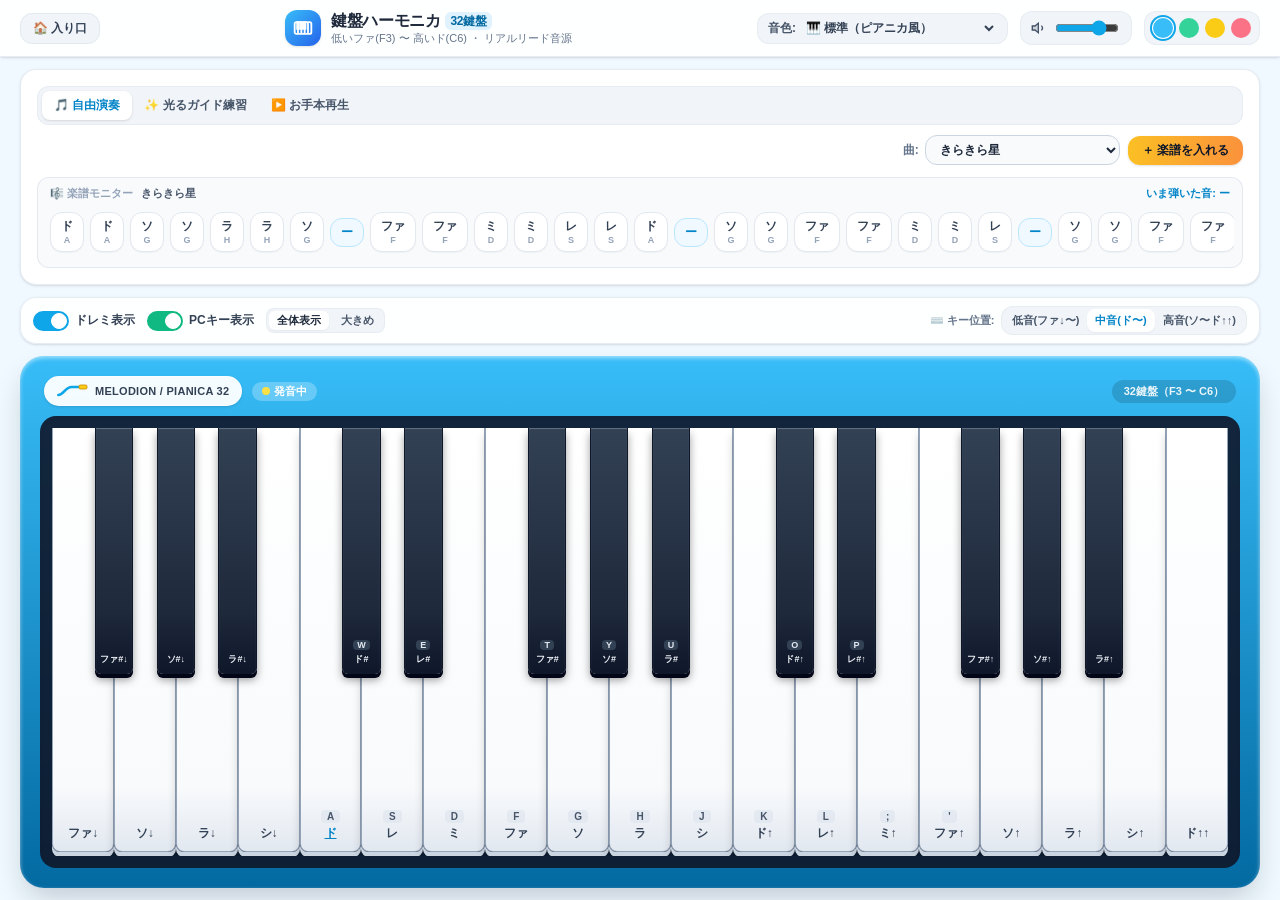
==== pianica.html @ ba4808cd "みんなの音楽室：入り口＋リコーダー運指ガイド＋鍵盤ハーモニカ練習" ====
<!DOCTYPE html>
<html lang="ja">
<head>
  <meta charset="UTF-8" />
  <meta name="viewport" content="width=device-width, initial-scale=1.0, maximum-scale=1.0, user-scalable=no" />
  <title>みんなの鍵盤ハーモニカ 32鍵盤練習アプリ</title>
  <!-- Tailwind CSS -->
  <!-- Google Fonts: 親しみやすく視認性の高い丸ゴシック -->
  <link rel="stylesheet" href="css/u.css">
  <style>
    :root {
      --body-bg: #e0f2fe;
      --case-main: #38bdf8;
      --case-dark: #0284c7;
      --case-light: #bae6fd;
      --case-accent: #facc15;
    }

    /* カラーテーマ定義 */
    [data-theme="blue"] {
      --body-bg: #f0f9ff;
      --case-main: #38bdf8;
      --case-dark: #0369a1;
      --case-light: #e0f2fe;
      --case-accent: #fde047;
    }
    [data-theme="mint"] {
      --body-bg: #ecfdf5;
      --case-main: #34d399;
      --case-dark: #047857;
      --case-light: #d1fae5;
      --case-accent: #fef08a;
    }
    [data-theme="yellow"] {
      --body-bg: #fefce8;
      --case-main: #facc15;
      --case-dark: #a16207;
      --case-light: #fef9c3;
      --case-accent: #38bdf8;
    }
    [data-theme="pink"] {
      --body-bg: #fff1f2;
      --case-main: #fb7185;
      --case-dark: #be123c;
      --case-light: #ffe4e6;
      --case-accent: #fde047;
    }

    body {
      font-family: 'M PLUS Rounded 1c', 'Hiragino Maru Gothic ProN', 'Hiragino Kaku Gothic ProN', 'Noto Sans JP', sans-serif;
      background-color: var(--body-bg);
      transition: background-color 0.35s ease;
      overscroll-behavior: none;
      -webkit-tap-highlight-color: transparent;
    }

    /* 鍵盤ハーモニカ本体ケース */
    .pianica-case {
      background: linear-gradient(180deg, var(--case-main) 0%, var(--case-dark) 100%);
      box-shadow: 0 14px 30px -6px rgba(15, 23, 42, 0.22), inset 0 2px 4px rgba(255, 255, 255, 0.55);
      transition: background 0.35s ease;
    }

    /* 鍵盤コンテナのカスタムスクロールバー */
    .keyboard-scroll::-webkit-scrollbar {
      height: 8px;
    }
    .keyboard-scroll::-webkit-scrollbar-track {
      background: rgba(15, 23, 42, 0.25);
      border-radius: 9999px;
    }
    .keyboard-scroll::-webkit-scrollbar-thumb {
      background: rgba(255, 255, 255, 0.65);
      border-radius: 9999px;
    }

    /* 白鍵スタイル */
    .white-key {
      background: linear-gradient(180deg, #ffffff 0%, #f8fafc 85%, #e2e8f0 100%);
      border: 1px solid #94a3b8;
      border-top: none;
      border-radius: 0 0 8px 8px;
      box-shadow: 0 5px 0 #cbd5e1, 0 7px 10px rgba(0, 0, 0, 0.18);
      transition: transform 0.04s ease, box-shadow 0.04s ease, background 0.12s ease;
      user-select: none;
      touch-action: none;
    }

    .white-key.active {
      background: linear-gradient(180deg, #f1f5f9 0%, #e0f2fe 100%);
      transform: translateY(4px);
      box-shadow: 0 1px 0 #94a3b8, 0 2px 4px rgba(0, 0, 0, 0.2);
    }

    /* 黒鍵スタイル */
    .black-key {
      background: linear-gradient(180deg, #334155 0%, #1e293b 75%, #0f172a 100%);
      border: 1px solid #0f172a;
      border-top: none;
      border-radius: 0 0 6px 6px;
      box-shadow: 0 4px 0 #020617, 0 6px 8px rgba(0, 0, 0, 0.38), inset 0 1px 1px rgba(255, 255, 255, 0.25);
      transition: transform 0.04s ease, box-shadow 0.04s ease, background 0.12s ease;
      user-select: none;
      touch-action: none;
    }

    .black-key.active {
      background: linear-gradient(180deg, #475569 0%, #1e293b 100%);
      transform: translateY(3px);
      box-shadow: 0 1px 0 #020617, 0 2px 4px rgba(0, 0, 0, 0.35);
    }

    /* 光るガイドアニメーション（白鍵） */
    @keyframes guidePulseWhite {
      0%, 100% {
        background: linear-gradient(180deg, #fef08a 0%, #fde047 65%, #facc15 100%);
        box-shadow: 0 5px 0 #ca8a04, 0 0 18px rgba(250, 204, 21, 0.95);
      }
      50% {
        background: linear-gradient(180deg, #fffbeb 0%, #fef08a 65%, #fde047 100%);
        box-shadow: 0 5px 0 #eab308, 0 0 28px rgba(253, 224, 71, 1);
      }
    }

    .white-key.guide-target {
      animation: guidePulseWhite 1.1s infinite ease-in-out;
      border-color: #eab308;
    }

    /* 光るガイドアニメーション（黒鍵） */
    @keyframes guidePulseBlack {
      0%, 100% {
        background: linear-gradient(180deg, #f59e0b 0%, #d97706 80%, #b45309 100%);
        box-shadow: 0 4px 0 #78350f, 0 0 18px rgba(245, 158, 11, 0.95);
      }
      50% {
        background: linear-gradient(180deg, #fbbf24 0%, #f59e0b 80%, #d97706 100%);
        box-shadow: 0 4px 0 #92400e, 0 0 26px rgba(251, 191, 36, 1);
      }
    }

    .black-key.guide-target {
      animation: guidePulseBlack 1.1s infinite ease-in-out;
      border-color: #fbbf24;
    }

    /* 間違いフィードバック */
    @keyframes wrongShake {
      0%, 100% { transform: translateX(0); }
      25% { transform: translateX(-3px); }
      75% { transform: translateX(3px); }
    }
    .key-wrong {
      background: linear-gradient(180deg, #fecdd3 0%, #fda4af 100%) !important;
      animation: wrongShake 0.25s ease-in-out;
    }

    /* 吹き口の息インジケーターアニメーション */
    @keyframes breathGlow {
      0%, 100% { opacity: 0.75; transform: scale(1); }
      50% { opacity: 1; transform: scale(1.06); }
    }
    .breathing {
      animation: breathGlow 0.5s infinite ease-in-out;
    }

    /* カスタムスクロールバー（楽譜モニター） */
    .score-ribbon::-webkit-scrollbar {
      height: 6px;
    }
    .score-ribbon::-webkit-scrollbar-track {
      background: #f1f5f9;
      border-radius: 9999px;
    }
    .score-ribbon::-webkit-scrollbar-thumb {
      background: #cbd5e1;
      border-radius: 9999px;
    }
  </style>
</head>
<body data-theme="blue" class="min-h-screen flex flex-col text-slate-800 selection:bg-sky-200">

  <!-- トップヘッダー：タイトル・カラー・音色・ボリューム -->
  <header class="w-full bg-white/90 backdrop-blur-md border-b border-slate-200/80 shadow-sm sticky top-0 z-30">
    <div class="max-w-7xl mx-auto px-3 sm:px-5 py-2.5 flex flex-wrap items-center justify-between gap-2">
      <!-- アプリロゴ -->
      <a href="index.html" style="text-decoration:none" class="px-3 py-1.5 rounded-xl bg-slate-100 hover:bg-slate-200 text-slate-700 text-xs sm:text-sm font-extrabold border border-slate-200">🏠 入り口</a>
        <div class="flex items-center gap-2.5">
        <div class="w-9 h-9 rounded-xl bg-gradient-to-br from-sky-400 to-blue-600 flex items-center justify-center text-white shadow-sm">
          <svg class="w-5 h-5" viewBox="0 0 24 24" fill="none" stroke="currentColor" stroke-width="2.2">
            <rect x="2" y="5" width="20" height="14" rx="2" />
            <line x1="6" y1="5" x2="6" y2="19" />
            <line x1="10" y1="5" x2="10" y2="19" />
            <line x1="14" y1="5" x2="14" y2="19" />
            <line x1="18" y1="5" x2="18" y2="19" />
            <rect x="5" y="5" width="2" height="8" fill="currentColor" />
            <rect x="9" y="5" width="2" height="8" fill="currentColor" />
            <rect x="13" y="5" width="2" height="8" fill="currentColor" />
          </svg>
        </div>
        <div>
          <h1 class="text-base sm:text-lg font-extrabold tracking-tight text-slate-800 leading-tight">
            鍵盤ハーモニカ <span class="text-xs font-bold px-1.5 py-0.5 rounded-md bg-sky-100 text-sky-700 align-middle">32鍵盤</span>
          </h1>
          <p class="text-[11px] text-slate-500 hidden sm:block">低いファ(F3) 〜 高いド(C6) ・ リアルリード音源</p>
        </div>
      </div>

      <!-- サウンド＆見た目コントロール群 -->
      <div class="flex flex-wrap items-center gap-2 sm:gap-3">
        <!-- 音色プリセット -->
        <div class="flex items-center gap-1.5 bg-slate-100 px-2.5 py-1.5 rounded-xl border border-slate-200/70">
          <span class="text-xs font-bold text-slate-600 hidden md:inline">音色:</span>
          <select id="timbreSelect" class="bg-transparent text-xs sm:text-sm font-bold text-slate-700 focus:outline-none cursor-pointer">
            <option value="standard">🎹 標準（ピアニカ風）</option>
            <option value="soft">🎵 やわらか（メロディオン風）</option>
            <option value="accordion">🪗 アコーディオン風</option>
          </select>
        </div>

        <!-- 音量スライダー -->
        <div class="flex items-center gap-1.5 bg-slate-100 px-2.5 py-1.5 rounded-xl border border-slate-200/70">
          <svg class="w-4 h-4 text-slate-600 shrink-0" viewBox="0 0 24 24" fill="none" stroke="currentColor" stroke-width="2">
            <polygon points="11 5 6 9 2 9 2 15 6 15 11 19 11 5" fill="currentColor" opacity="0.2"/>
            <polygon points="11 5 6 9 2 9 2 15 6 15 11 19 11 5"/>
            <path d="M15.54 8.46a5 5 0 0 1 0 7.07"/>
          </svg>
          <input id="volumeSlider" type="range" min="0" max="100" value="75" class="w-16 sm:w-20 accent-sky-500 cursor-pointer" aria-label="音量" />
        </div>

        <!-- 本体カラーテーマ -->
        <div class="flex items-center gap-1.5 bg-slate-100 px-2 py-1.5 rounded-xl border border-slate-200/70" title="本体カラー変更">
          <button type="button" data-set-theme="blue" class="theme-btn w-5 h-5 rounded-full bg-sky-400 ring-2 ring-offset-1 ring-sky-500 transition-transform hover:scale-110" aria-label="パステルブルー"></button>
          <button type="button" data-set-theme="mint" class="theme-btn w-5 h-5 rounded-full bg-emerald-400 ring-offset-1 ring-emerald-500 transition-transform hover:scale-110" aria-label="ミントグリーン"></button>
          <button type="button" data-set-theme="yellow" class="theme-btn w-5 h-5 rounded-full bg-yellow-400 ring-offset-1 ring-yellow-500 transition-transform hover:scale-110" aria-label="クリームイエロー"></button>
          <button type="button" data-set-theme="pink" class="theme-btn w-5 h-5 rounded-full bg-rose-400 ring-offset-1 ring-rose-500 transition-transform hover:scale-110" aria-label="サクラピンク"></button>
        </div>
      </div>
    </div>
  </header>

  <!-- メインコンテンツ -->
  <main class="flex-1 w-full max-w-7xl mx-auto px-2 sm:px-5 py-3 flex flex-col gap-3">

    <!-- ステップ録音中の専用バナー（通常時は非表示） -->
    <div id="stepRecordBanner" class="hidden bg-gradient-to-r from-rose-500 to-pink-600 text-white rounded-2xl p-3 shadow-lg flex flex-wrap items-center justify-between gap-2">
      <div class="flex items-center gap-2.5">
        <span class="w-3 h-3 rounded-full bg-white animate-ping"></span>
        <div>
          <p class="font-extrabold text-sm sm:text-base">🎹 鍵盤で楽譜を入力中！</p>
          <p class="text-xs text-rose-100">下の鍵盤やPCキーボードを押すと、順番にドレミが記録されます。</p>
        </div>
      </div>
      <div class="flex items-center gap-2">
        <button id="recInsertRestBtn" type="button" class="px-3 py-1.5 bg-white/20 hover:bg-white/30 rounded-xl text-xs font-bold transition">＋ 休符</button>
        <button id="recInsertExtendBtn" type="button" class="px-3 py-1.5 bg-white/20 hover:bg-white/30 rounded-xl text-xs font-bold transition">＋ ー(のばす)</button>
        <button id="recBackspaceBtn" type="button" class="px-3 py-1.5 bg-white/20 hover:bg-white/30 rounded-xl text-xs font-bold transition">1つ消す</button>
        <button id="recFinishBtn" type="button" class="px-4 py-1.5 bg-white text-rose-600 hover:bg-rose-50 rounded-xl text-xs sm:text-sm font-extrabold shadow transition">入力完了して戻る</button>
      </div>
    </div>

    <!-- 1. モード・曲選択＆コントロールパネル -->
    <section class="bg-white rounded-2xl p-3 sm:p-4 shadow-sm border border-slate-200/80 flex flex-col gap-3">
      <div class="flex flex-wrap items-center justify-between gap-2.5">
        <!-- モード切替タブ -->
        <div class="flex items-center bg-slate-100 p-1 rounded-xl border border-slate-200/70 w-full sm:w-auto">
          <button type="button" data-mode="free" class="mode-btn flex-1 sm:flex-initial px-3 py-1.5 rounded-lg text-xs sm:text-sm font-extrabold transition bg-white text-sky-600 shadow-sm">
            🎵 自由演奏
          </button>
          <button type="button" data-mode="guide" class="mode-btn flex-1 sm:flex-initial px-3 py-1.5 rounded-lg text-xs sm:text-sm font-bold text-slate-600 hover:text-slate-900 transition">
            ✨ 光るガイド練習
          </button>
          <button type="button" data-mode="auto" class="mode-btn flex-1 sm:flex-initial px-3 py-1.5 rounded-lg text-xs sm:text-sm font-bold text-slate-600 hover:text-slate-900 transition">
            ▶️ お手本再生
          </button>
        </div>

        <!-- 曲選択 ＆ ＋楽譜を入れるボタン -->
        <div class="flex flex-wrap items-center gap-2 w-full sm:w-auto justify-between sm:justify-end">
          <div class="flex items-center gap-1.5 flex-1 sm:flex-initial">
            <label for="songSelect" class="text-xs font-bold text-slate-500 whitespace-nowrap">曲:</label>
            <select id="songSelect" class="w-full sm:w-52 bg-slate-50 border border-slate-300 rounded-xl px-2.5 py-1.5 text-xs sm:text-sm font-bold text-slate-800 focus:outline-none focus:ring-2 focus:ring-sky-400">
              <!-- JSでプリセット＆カスタム曲を生成 -->
            </select>
          </div>

          <!-- カスタム曲の編集・削除ボタン（カスタム曲選択時のみ表示） -->
          <div id="customSongActions" class="hidden items-center gap-1">
            <button id="editSongBtn" type="button" class="p-2 rounded-xl bg-amber-50 text-amber-700 hover:bg-amber-100 border border-amber-200 text-xs font-bold transition" title="この楽譜を編集">
              ✏️
            </button>
            <button id="deleteSongBtn" type="button" class="p-2 rounded-xl bg-rose-50 text-rose-600 hover:bg-rose-100 border border-rose-200 text-xs font-bold transition" title="この楽譜を削除">
              🗑️
            </button>
          </div>

          <!-- ＋楽譜を入れる -->
          <button id="openScoreModalBtn" type="button" class="px-3.5 py-1.5 rounded-xl bg-gradient-to-r from-amber-400 to-orange-400 hover:from-amber-500 hover:to-orange-500 text-slate-900 font-extrabold text-xs sm:text-sm shadow-sm flex items-center gap-1 transition active:scale-95">
            <span>＋ 楽譜を入れる</span>
          </button>
        </div>
      </div>

      <!-- モード別のサブコントロール（ガイド進捗 / 自動再生テンポ） -->
      <div id="practiceControlBar" class="hidden pt-2 border-t border-slate-100 flex flex-wrap items-center justify-between gap-2">
        <!-- 左側：状態メッセージと進捗 -->
        <div class="flex items-center gap-2.5">
          <span id="practiceBadge" class="px-2.5 py-1 rounded-lg bg-amber-100 text-amber-800 text-xs font-extrabold">
            次の音: ド
          </span>
          <span id="practiceProgressText" class="text-xs font-bold text-slate-500">
            0 / 16 音
          </span>
          <span id="feedbackMessage" class="text-xs font-bold text-rose-500 transition-opacity duration-200 opacity-0"></span>
        </div>

        <!-- 右側：再生・リセットコントロール -->
        <div class="flex items-center gap-2">
          <!-- 自動再生時のみ表示するテンポスライダー -->
          <div id="tempoControlGroup" class="hidden items-center gap-1.5 bg-slate-100 px-2.5 py-1 rounded-xl">
            <span class="text-xs font-bold text-slate-600">速さ:</span>
            <input id="bpmSlider" type="range" min="50" max="180" value="105" class="w-20 accent-sky-500 cursor-pointer" />
            <span id="bpmValue" class="text-xs font-extrabold text-slate-700 w-12 text-right">105 BPM</span>
          </div>

          <button id="autoPlayToggleBtn" type="button" class="hidden px-3.5 py-1.5 rounded-xl bg-sky-500 hover:bg-sky-600 text-white text-xs font-extrabold shadow-sm transition">
            ▶️ 再生スタート
          </button>

          <button id="resetSongBtn" type="button" class="px-3 py-1.5 rounded-xl bg-slate-100 hover:bg-slate-200 text-slate-700 text-xs font-bold transition">
            ⏮ 最初から
          </button>
        </div>
      </div>

      <!-- 2. 楽譜モニター（横スクロール帯） -->
      <div class="relative bg-slate-50 rounded-xl border border-slate-200/90 p-2">
        <div class="flex items-center justify-between mb-1 px-1">
          <span class="text-[11px] font-bold text-slate-400 flex items-center gap-1">
            🎼 楽譜モニター
            <span id="currentSongTitleDisplay" class="text-slate-600 font-extrabold ml-1">きらきら星</span>
          </span>
          <span id="lastPlayedNoteDisplay" class="text-[11px] font-bold text-sky-600">
            いま弾いた音: ー
          </span>
        </div>
        <div id="scoreRibbon" class="score-ribbon flex items-center gap-1.5 overflow-x-auto py-1.5 px-1 min-h-[54px]">
          <!-- JSで音符カードを動的生成 -->
        </div>
      </div>
    </section>

    <!-- 3. 表示設定＆PCキーボードシフトバー -->
    <section class="bg-white/90 rounded-2xl px-3 py-2 shadow-sm border border-slate-200/80 flex flex-wrap items-center justify-between gap-2">
      <!-- 表示トグル群 -->
      <div class="flex flex-wrap items-center gap-3">
        <!-- ドレミ表示トグル -->
        <label class="inline-flex items-center gap-1.5 cursor-pointer select-none">
          <input id="toggleDoremi" type="checkbox" checked class="sr-only peer" />
          <div class="w-9 h-5 bg-slate-300 peer-focus:outline-none rounded-full peer peer-checked:after:translate-x-full peer-checked:after:border-white after:content-[''] after:absolute after:top-[2px] after:left-[2px] after:bg-white after:border-slate-300 after:border after:rounded-full after:h-4 after:w-4 after:transition-all peer-checked:bg-sky-500 relative"></div>
          <span class="text-xs font-bold text-slate-700">ドレミ表示</span>
        </label>

        <!-- PCキー表示トグル -->
        <label class="inline-flex items-center gap-1.5 cursor-pointer select-none">
          <input id="toggleKeyLabel" type="checkbox" checked class="sr-only peer" />
          <div class="w-9 h-5 bg-slate-300 peer-focus:outline-none rounded-full peer peer-checked:after:translate-x-full peer-checked:after:border-white after:content-[''] after:absolute after:top-[2px] after:left-[2px] after:bg-white after:border-slate-300 after:border after:rounded-full after:h-4 after:w-4 after:transition-all peer-checked:bg-emerald-500 relative"></div>
          <span class="text-xs font-bold text-slate-700">PCキー表示</span>
        </label>

        <!-- 鍵盤サイズ（スマホ・タブレット向け拡大） -->
        <div class="flex items-center gap-1 bg-slate-100 p-0.5 rounded-lg border border-slate-200/70">
          <button type="button" data-zoom="fit" class="zoom-btn px-2 py-0.5 rounded-md text-[11px] font-bold bg-white text-slate-800 shadow-xs">全体表示</button>
          <button type="button" data-zoom="large" class="zoom-btn px-2 py-0.5 rounded-md text-[11px] font-bold text-slate-600">大きめ</button>
        </div>
      </div>

      <!-- PCキーボード位置シフト -->
      <div class="flex items-center gap-1.5">
        <span class="text-[11px] font-bold text-slate-500 hidden sm:inline">⌨️ キー位置:</span>
        <div class="inline-flex rounded-xl bg-slate-100 p-0.5 border border-slate-200/70">
          <button type="button" data-shift="0" class="shift-btn px-2 py-1 rounded-lg text-[11px] font-bold text-slate-600 hover:text-slate-900 transition">低音(ファ↓〜)</button>
          <button type="button" data-shift="4" class="shift-btn px-2 py-1 rounded-lg text-[11px] font-extrabold bg-white text-sky-600 shadow-xs transition">中音(ド〜)</button>
          <button type="button" data-shift="8" class="shift-btn px-2 py-1 rounded-lg text-[11px] font-bold text-slate-600 hover:text-slate-900 transition">高音(ソ〜ド↑↑)</button>
        </div>
      </div>
    </section>

    <!-- 4. 鍵盤ハーモニカ本体UI（32鍵盤：F3 〜 C6） -->
    <section class="pianica-case rounded-3xl p-3 sm:p-5 flex-1 flex flex-col justify-between min-h-[270px] sm:min-h-[320px] relative overflow-hidden">
      <!-- 本体上部装飾バー（ネームプレート ＆ 吹き口ホースイラスト） -->
      <div class="flex items-center justify-between mb-2.5 px-1">
        <!-- 左側：吹き口（唄口・ホース）ワンポイント -->
        <div class="flex items-center gap-2.5">
          <div id="mouthpieceVisual" class="flex items-center bg-white/95 px-3 py-1 rounded-full shadow-sm border border-white/60 transition-transform">
            <!-- 吹き口ホースSVG -->
            <svg class="w-8 h-5 text-sky-500 mr-1.5" viewBox="0 0 48 24" fill="none">
              <path d="M2 18 C10 18, 12 6, 22 6 L34 6" stroke="currentColor" stroke-width="4" stroke-linecap="round"/>
              <rect x="33" y="3" width="12" height="6" rx="2" fill="#facc15" stroke="#ca8a04" stroke-width="1.2"/>
            </svg>
            <span class="text-[11px] font-extrabold text-slate-700 tracking-wide">MELODION / PIANICA 32</span>
          </div>
          <span id="activeBreathIndicator" class="hidden sm:inline-flex items-center gap-1 px-2.5 py-0.5 rounded-full bg-white/25 text-white text-[11px] font-bold">
            <span class="w-2 h-2 rounded-full bg-yellow-300"></span> 発音中
          </span>
        </div>

        <!-- 右側：音域ガイド -->
        <div class="text-white/90 text-[11px] font-bold bg-black/15 px-3 py-1 rounded-full">
          32鍵盤（F3 〜 C6）
        </div>
      </div>

      <!-- 鍵盤ベッド（白いフレーム内に32鍵盤を配置） -->
      <div class="bg-slate-900/90 p-2 sm:p-3 rounded-2xl shadow-inner flex-1 flex flex-col">
        <!-- 鍵盤上の「ここ！」ガイドマーカー帯 -->
        <div id="keyboardScrollContainer" class="keyboard-scroll overflow-x-auto overflow-y-hidden flex-1 flex flex-col relative pb-1">
          <div id="keyboardStage" class="relative flex-1 min-h-[195px] sm:min-h-[235px] select-none" style="width: 100%; min-width: 680px;">
            <!-- 白鍵レイヤーと黒鍵レイヤーをJSで精密描画 -->
          </div>
        </div>
      </div>

      <!-- クリアお祝いオーバーレイ（練習モード完走時） -->
      <div id="clearOverlay" class="hidden absolute inset-0 bg-slate-900/60 backdrop-blur-xs z-20 flex items-center justify-center p-4">
        <div class="bg-white rounded-3xl p-6 max-w-sm w-full text-center shadow-2xl border-4 border-yellow-300 transform transition-all">
          <div class="text-4xl mb-2">🎉✨🎹✨🎉</div>
          <h2 class="text-xl font-extrabold text-slate-800 mb-1">最後までひけたね！</h2>
          <p id="clearSongNameText" class="text-sm font-bold text-slate-500 mb-4">「きらきら星」クリアおめでとう！</p>
          <div class="flex gap-2 justify-center">
            <button id="replayAfterClearBtn" type="button" class="px-4 py-2.5 rounded-xl bg-sky-500 hover:bg-sky-600 text-white font-extrabold text-sm shadow transition">
              もういちど弾く
            </button>
            <button id="closeClearOverlayBtn" type="button" class="px-4 py-2.5 rounded-xl bg-slate-100 hover:bg-slate-200 text-slate-700 font-bold text-sm transition">
              とじる
            </button>
          </div>
        </div>
      </div>
    </section>
  </main>

  <!-- トースト通知（alertの代替） -->
  <div id="toastContainer" class="fixed bottom-4 right-4 z-50 flex flex-col gap-2 pointer-events-none"></div>

  <!-- 「＋ 楽譜を入れる」モーダル -->
  <div id="scoreModal" class="hidden fixed inset-0 bg-slate-900/60 backdrop-blur-xs z-40 flex items-center justify-center p-3 sm:p-5 overflow-y-auto">
    <div class="bg-white rounded-3xl max-w-2xl w-full p-4 sm:p-6 shadow-2xl border border-slate-200 my-auto max-h-[92vh] overflow-y-auto flex flex-col gap-4">
      <!-- モーダルヘッダー -->
      <div class="flex items-center justify-between border-b border-slate-100 pb-3">
        <div>
          <h2 id="scoreModalTitle" class="text-lg sm:text-xl font-extrabold text-slate-800">🎼 新しい楽譜を入れる</h2>
          <p class="text-xs text-slate-500">ドレミの文字を入れるか、鍵盤を弾いて好きな曲を作れます！</p>
        </div>
        <button id="closeScoreModalBtn" type="button" class="w-8 h-8 rounded-full bg-slate-100 hover:bg-slate-200 flex items-center justify-center text-slate-600 font-bold">✕</button>
      </div>

      <!-- 曲名入力 -->
      <div>
        <label for="customSongTitleInput" class="block text-xs font-extrabold text-slate-700 mb-1">曲のタイトル</label>
        <input id="customSongTitleInput" type="text" placeholder="例：さんぽ、パプリカ、オリジナル曲" class="w-full px-3.5 py-2 rounded-xl border border-slate-300 text-sm font-bold focus:outline-none focus:ring-2 focus:ring-sky-400" />
      </div>

      <!-- 入力方法ショートカット（鍵盤ステップ録音起動） -->
      <div class="flex flex-wrap items-center justify-between gap-2 bg-sky-50 p-3 rounded-2xl border border-sky-200/70">
        <div class="text-xs text-sky-900">
          <span class="font-extrabold">💡 カンタン入力:</span> 下の鍵盤を実際に押して楽譜を作ることもできます
        </div>
        <button id="startStepRecordBtn" type="button" class="px-3.5 py-1.5 rounded-xl bg-rose-500 hover:bg-rose-600 text-white text-xs font-extrabold shadow-sm transition flex items-center gap-1.5">
          <span>🎹 鍵盤を弾いて入力</span>
        </button>
      </div>

      <!-- タップ入力補助パレット -->
      <div class="bg-slate-50 p-3 rounded-2xl border border-slate-200/80 flex flex-col gap-2">
        <div class="flex flex-wrap items-center justify-between gap-1.5">
          <span class="text-xs font-extrabold text-slate-600">👆 タップでドレミ追加:</span>
          <!-- オクターブ選択タブ -->
          <div class="inline-flex bg-white p-0.5 rounded-lg border border-slate-200 text-xs">
            <button type="button" data-pad-oct="low" class="pad-oct-btn px-2 py-0.5 rounded-md font-bold text-slate-600">低い音 (↓)</button>
            <button type="button" data-pad-oct="mid" class="pad-oct-btn px-2 py-0.5 rounded-md font-extrabold bg-sky-500 text-white">ふつう (真ん中)</button>
            <button type="button" data-pad-oct="high" class="pad-oct-btn px-2 py-0.5 rounded-md font-bold text-slate-600">高い音 (↑)</button>
          </div>
        </div>

        <!-- 音階ボタン群 -->
        <div id="notePaletteButtons" class="grid grid-cols-6 sm:grid-cols-12 gap-1">
          <!-- JSでオクターブに応じたボタンを描画 -->
        </div>

        <!-- 記号・編集ボタン -->
        <div class="flex flex-wrap gap-1.5 pt-1">
          <button type="button" data-insert-token="ー" class="pad-symbol-btn px-2.5 py-1 rounded-lg bg-white hover:bg-slate-100 border border-slate-300 text-xs font-extrabold text-slate-700">ー (のばす)</button>
          <button type="button" data-insert-token="休" class="pad-symbol-btn px-2.5 py-1 rounded-lg bg-white hover:bg-slate-100 border border-slate-300 text-xs font-extrabold text-slate-700">休 (やすみ)</button>
          <button type="button" data-insert-token="ド↑↑" class="pad-symbol-btn px-2.5 py-1 rounded-lg bg-white hover:bg-slate-100 border border-slate-300 text-xs font-extrabold text-indigo-700">一番高いド (ド↑↑)</button>
          <button type="button" data-insert-token="\n" class="pad-symbol-btn px-2.5 py-1 rounded-lg bg-white hover:bg-slate-100 border border-slate-300 text-xs font-bold text-slate-600">改行</button>
          <button id="padBackspaceBtn" type="button" class="px-2.5 py-1 rounded-lg bg-rose-50 hover:bg-rose-100 border border-rose-200 text-xs font-bold text-rose-600 ml-auto">⌫ 1つ消す</button>
          <button id="padClearBtn" type="button" class="px-2.5 py-1 rounded-lg bg-slate-200 hover:bg-slate-300 text-xs font-bold text-slate-700">クリア</button>
        </div>
      </div>

      <!-- ドレミテキストエリア -->
      <div>
        <div class="flex items-center justify-between mb-1">
          <label for="customScoreTextarea" class="text-xs font-extrabold text-slate-700">ドレミ楽譜テキスト</label>
          <span class="text-[11px] text-slate-400">例: ド レ ミ ファ ソ ラ シ ド↑ ／ 高いド ／ 低いソ ／ ファ#</span>
        </div>
        <textarea id="customScoreTextarea" rows="4" placeholder="ここにドレミを入力してください（例：ド ド ソ ソ ラ ラ ソ ー ファ ファ ミ ミ レ レ ド ー）" class="w-full px-3.5 py-2.5 rounded-xl border border-slate-300 text-sm font-bold leading-relaxed focus:outline-none focus:ring-2 focus:ring-sky-400"></textarea>
      </div>

      <!-- リアルタイム解析プレビュー -->
      <div class="bg-slate-50 rounded-2xl p-3 border border-slate-200/80">
        <div class="flex items-center justify-between mb-1.5">
          <span id="parseStatusLabel" class="text-xs font-extrabold text-slate-600">プレビュー（0音）</span>
          <button id="previewPlayBtn" type="button" class="px-3 py-1 rounded-lg bg-emerald-500 hover:bg-emerald-600 text-white text-xs font-extrabold shadow-xs transition">
            🔊 試聴する
          </button>
        </div>
        <div id="modalPreviewRibbon" class="flex flex-wrap gap-1 max-h-24 overflow-y-auto p-1">
          <span class="text-xs text-slate-400">ドレミを入力するとここに音符が表示されます</span>
        </div>
      </div>

      <!-- モーダルフッター -->
      <div class="flex items-center justify-end gap-2 pt-2 border-t border-slate-100">
        <button id="cancelScoreModalBtn" type="button" class="px-4 py-2 rounded-xl bg-slate-100 hover:bg-slate-200 text-slate-700 text-xs sm:text-sm font-bold transition">
          キャンセル
        </button>
        <button id="saveCustomScoreBtn" type="button" class="px-5 py-2 rounded-xl bg-sky-500 hover:bg-sky-600 text-white text-xs sm:text-sm font-extrabold shadow-md transition">
          💾 保存して練習する
        </button>
      </div>
    </div>
  </div>

  <!-- 削除確認カスタムモーダル（confirm()の代替） -->
  <div id="deleteConfirmModal" class="hidden fixed inset-0 bg-slate-900/60 backdrop-blur-xs z-50 flex items-center justify-center p-4">
    <div class="bg-white rounded-3xl p-6 max-w-sm w-full shadow-2xl border border-slate-200 text-center">
      <div class="text-3xl mb-2">🗑️</div>
      <h3 class="text-base font-extrabold text-slate-800 mb-1">この楽譜を削除しますか？</h3>
      <p id="deleteTargetName" class="text-xs font-bold text-slate-500 mb-5">「マイソング」を削除すると元に戻せません。</p>
      <div class="flex justify-center gap-2">
        <button id="cancelDeleteBtn" type="button" class="px-4 py-2 rounded-xl bg-slate-100 hover:bg-slate-200 text-slate-700 text-xs font-bold">やめる</button>
        <button id="confirmDeleteBtn" type="button" class="px-4 py-2 rounded-xl bg-rose-500 hover:bg-rose-600 text-white text-xs font-extrabold shadow">削除する</button>
      </div>
    </div>
  </div>

  <script>
    /**
     * ============================================================================
     * 1. Web Audio API 鍵盤ハーモニカ（リード楽器）サウンドエンジン
     * ============================================================================
     */
    class PianicaAudioEngine {
      constructor() {
        this.ctx = null;
        this.masterGain = null;
        this.compressor = null;
        this.activeVoices = new Map(); // midi -> voice object
        this.volume = 0.75;
        this.timbre = 'standard'; // 'standard' | 'soft' | 'accordion'
      }

      // ユーザー操作時にAudioContextを初期化・再開
      ensureContext() {
        if (!this.ctx) {
          const AudioCtx = window.AudioContext || window.webkitAudioContext;
          this.ctx = new AudioCtx();

          // 和音演奏時の音割れを防ぐコンプレッサー
          this.compressor = this.ctx.createDynamicsCompressor();
          this.compressor.threshold.setValueAtTime(-16, this.ctx.currentTime);
          this.compressor.knee.setValueAtTime(12, this.ctx.currentTime);
          this.compressor.ratio.setValueAtTime(4, this.ctx.currentTime);
          this.compressor.attack.setValueAtTime(0.005, this.ctx.currentTime);
          this.compressor.release.setValueAtTime(0.15, this.ctx.currentTime);

          this.masterGain = this.ctx.createGain();
          this.masterGain.gain.setValueAtTime(this.volume * 0.45, this.ctx.currentTime);

          this.compressor.connect(this.masterGain);
          this.masterGain.connect(this.ctx.destination);
        }
        if (this.ctx.state === 'suspended') {
          this.ctx.resume();
        }
      }

      setVolume(val) {
        this.volume = Math.max(0, Math.min(1, val));
        if (this.masterGain && this.ctx) {
          this.masterGain.gain.setTargetAtTime(this.volume * 0.45, this.ctx.currentTime, 0.02);
        }
      }

      setTimbre(timbre) {
        this.timbre = timbre;
      }

      midiToFreq(midi) {
        return 440 * Math.pow(2, (midi - 69) / 12);
      }

      // 指定MIDIノートの音を鳴らし始める（押している間持続）
      noteOn(midi) {
        this.ensureContext();
        if (this.activeVoices.has(midi)) return;

        const now = this.ctx.currentTime;
        const freq = this.midiToFreq(midi);

        // ボイス全体のエンベロープ用Gain
        const voiceGain = this.ctx.createGain();
        voiceGain.gain.setValueAtTime(0.0001, now);

        // リード楽器らしい倍音整形フィルター（ローパス＋フォルマント感）
        const filter = this.ctx.createBiquadFilter();
        filter.type = 'lowpass';

        // 音色プリセットごとのパラメータ設定
        let attackTime = 0.028;
        let sawLevel = 0.45;
        let triLevel = 0.45;
        let sqLevel = 0.18;
        let detuneCents = 4;
        let baseCutoff = freq * 4.2;
        let peakCutoff = freq * 7.5;
        let filterQ = 2.2;

        if (this.timbre === 'soft') {
          // やわらか（メロディオン風）
          attackTime = 0.04;
          sawLevel = 0.25;
          triLevel = 0.65;
          sqLevel = 0.08;
          detuneCents = 2;
          baseCutoff = freq * 2.8;
          peakCutoff = freq * 4.5;
          filterQ = 1.2;
        } else if (this.timbre === 'accordion') {
          // アコーディオン風（ミュゼットデチューン強め）
          attackTime = 0.032;
          sawLevel = 0.50;
          triLevel = 0.30;
          sqLevel = 0.25;
          detuneCents = 11;
          baseCutoff = freq * 4.8;
          peakCutoff = freq * 8.2;
          filterQ = 2.6;
        }

        // 高音域でフィルターが極端に高くなりすぎないよう制限
        baseCutoff = Math.min(baseCutoff, 5200);
        peakCutoff = Math.min(peakCutoff, 7500);

        filter.Q.setValueAtTime(filterQ, now);
        filter.frequency.setValueAtTime(baseCutoff * 0.7, now);
        // 息を吹き込んだ瞬間の明るい立ち上がり
        filter.frequency.exponentialRampToValueAtTime(peakCutoff, now + attackTime + 0.03);
        filter.frequency.exponentialRampToValueAtTime(baseCutoff, now + attackTime + 0.22);

        // オシレーター1: Sawtooth（金属リードの豊かな倍音）
        const osc1 = this.ctx.createOscillator();
        osc1.type = 'sawtooth';
        osc1.frequency.setValueAtTime(freq, now);
        const gain1 = this.ctx.createGain();
        gain1.gain.setValueAtTime(sawLevel, now);

        // オシレーター2: Triangle（基音の温かみと芯）
        const osc2 = this.ctx.createOscillator();
        osc2.type = 'triangle';
        osc2.frequency.setValueAtTime(freq, now);
        const gain2 = this.ctx.createGain();
        gain2.gain.setValueAtTime(triLevel, now);

        // オシレーター3: Square/Detuned（わずかなリードの揺らぎ・厚み）
        const osc3 = this.ctx.createOscillator();
        osc3.type = this.timbre === 'accordion' ? 'sawtooth' : 'square';
        osc3.frequency.setValueAtTime(freq, now);
        osc3.detune.setValueAtTime(detuneCents, now);
        const gain3 = this.ctx.createGain();
        gain3.gain.setValueAtTime(sqLevel, now);

        // 息の自然なビブラート（LFO）
        const lfo = this.ctx.createOscillator();
        lfo.type = 'sine';
        lfo.frequency.setValueAtTime(4.8, now);
        const lfoGain = this.ctx.createGain();
        lfoGain.gain.setValueAtTime(0, now);
        // 0.25秒後からゆっくりビブラートがかかる
        lfoGain.gain.linearRampToValueAtTime(0, now + 0.25);
        lfoGain.gain.linearRampToValueAtTime(3.5, now + 0.7);

        lfo.connect(lfoGain);
        lfoGain.connect(osc1.frequency);
        lfoGain.connect(osc2.frequency);

        // 接続
        osc1.connect(gain1);
        osc2.connect(gain2);
        osc3.connect(gain3);

        gain1.connect(filter);
        gain2.connect(filter);
        gain3.connect(filter);

        filter.connect(voiceGain);
        voiceGain.connect(this.compressor);

        // ADSR エンベロープ（アタック〜サステイン）
        voiceGain.gain.linearRampToValueAtTime(1.0, now + attackTime);
        voiceGain.gain.linearRampToValueAtTime(0.86, now + attackTime + 0.12);

        osc1.start(now);
        osc2.start(now);
        osc3.start(now);
        lfo.start(now);

        this.activeVoices.set(midi, {
          osc1, osc2, osc3, lfo, voiceGain
        });
      }

      // 鍵盤を離したときに音を止める
      noteOff(midi) {
        const voice = this.activeVoices.get(midi);
        if (!voice || !this.ctx) return;

        const now = this.ctx.currentTime;
        const releaseTime = 0.075;

        voice.voiceGain.gain.cancelScheduledValues(now);
        voice.voiceGain.gain.setValueAtTime(Math.max(voice.voiceGain.gain.value, 0.001), now);
        voice.voiceGain.gain.exponentialRampToValueAtTime(0.0001, now + releaseTime);

        setTimeout(() => {
          try {
            voice.osc1.stop();
            voice.osc2.stop();
            voice.osc3.stop();
            voice.lfo.stop();
            voice.osc1.disconnect();
            voice.osc2.disconnect();
            voice.osc3.disconnect();
            voice.lfo.disconnect();
            voice.voiceGain.disconnect();
          } catch (e) {
            // 既に停止済みの場合は無視
          }
        }, (releaseTime + 0.03) * 1000);

        this.activeVoices.delete(midi);
      }

      // すべての音を即座に停止
      stopAll() {
        for (const midi of Array.from(this.activeVoices.keys())) {
          this.noteOff(midi);
        }
      }
    }

    /**
     * ============================================================================
     * 2. 32鍵盤（F3〜C6）データ定義 ＆ ドレミ楽譜パーサー
     * ============================================================================
     */
    const NOTE_NAMES_JP = ['ド', 'ド#', 'レ', 'レ#', 'ミ', 'ファ', 'ファ#', 'ソ', 'ソ#', 'ラ', 'ラ#', 'シ'];

    // F3(53) 〜 C6(84) の32鍵盤マスターデータ生成
    const KEYS_DATA = [];
    let whiteKeyCounter = 0;
    for (let midi = 53; midi <= 84; midi++) {
      const pitchClass = midi % 12;
      const octave = Math.floor(midi / 12) - 1; // MIDI 60 = C4
      const isBlack = [1, 3, 6, 8, 10].includes(pitchClass);
      const baseName = NOTE_NAMES_JP[pitchClass];

      // オクターブ記号（C4〜B4を基準とし、低い音に↓、高い音に↑、C6に↑↑）
      let octSuffix = '';
      if (octave === 3) octSuffix = '↓';
      else if (octave === 5) octSuffix = '↑';
      else if (octave >= 6) octSuffix = '↑↑';

      const displayName = `${baseName}${octSuffix}`;

      KEYS_DATA.push({
        midi,
        pitchClass,
        octave,
        isBlack,
        baseName,
        octSuffix,
        displayName,
        whiteIndex: isBlack ? whiteKeyCounter - 1 : whiteKeyCounter
      });

      if (!isBlack) {
        whiteKeyCounter++;
      }
    }
    const TOTAL_WHITE_KEYS = whiteKeyCounter; // 19白鍵

    // 内蔵プリセット曲（6曲）
    const PRESET_SONGS = [
      {
        id: 'preset_twinkle',
        title: 'きらきら星',
        isPreset: true,
        scoreText: 'ド ド ソ ソ ラ ラ ソ ー ファ ファ ミ ミ レ レ ド ー ソ ソ ファ ファ ミ ミ レ ー ソ ソ ファ ファ ミ ミ レ ー ド ド ソ ソ ラ ラ ソ ー ファ ファ ミ ミ レ レ ド ー'
      },
      {
        id: 'preset_tulip',
        title: 'チューリップ',
        isPreset: true,
        scoreText: 'ド レ ミ ー ド レ ミ ー ソ ミ レ ド レ ミ レ ー ド レ ミ ー ド レ ミ ー ソ ミ レ ド レ ミ ド ー ソ ソ ミ ソ ラ ラ ソ ー ミ ミ レ レ ド ー'
      },
      {
        id: 'preset_frog',
        title: 'カエルの合唱',
        isPreset: true,
        scoreText: 'ド レ ミ ファ ミ レ ド ー ミ ファ ソ ラ ソ ファ ミ ー ド ー ド ー ド ー ド ー ド レ ミ ファ ミ レ ド ー'
      },
      {
        id: 'preset_saints',
        title: '聖者の行進',
        isPreset: true,
        scoreText: 'ド ミ ファ ソ ー ド ミ ファ ソ ー ド ミ ファ ソ ミ ド ミ レ ー ミ ミ レ ド ド ミ ソ ソ ファ ー ミ ファ ソ ミ ド レ ド ー'
      },
      {
        id: 'preset_ode_to_joy',
        title: '喜びの歌（交響曲第9番）',
        isPreset: true,
        scoreText: 'ミ ミ ファ ソ ソ ファ ミ レ ド ド レ ミ ミ ー レ レ ー ミ ミ ファ ソ ソ ファ ミ レ ド ド レ ミ レ ー ド ド ー'
      },
      {
        id: 'preset_mary',
        title: 'メリーさんの羊',
        isPreset: true,
        scoreText: 'ミ レ ド レ ミ ミ ミ ー レ レ レ ー ミ ソ ソ ー ミ レ ド レ ミ ミ ミ ミ レ レ ミ レ ド ー'
      }
    ];

    /**
     * 柔軟なドレミテキストパーサー
     * 「ド」「高いド」「低いソ」「ド↑」「ド↓」「ド↑↑」「ファ#」「シ♭」「ー」「休」などを解析
     */
    function parseDoremiText(rawText) {
      if (!rawText || !rawText.trim()) return [];

      // 全角英数字・記号の正規化
      let normalized = rawText
        .replace(/＃/g, '#')
        .replace(/♯/g, '#')
        .replace(/♭/g, 'b')
        .replace(/－|―|—|〜/g, 'ー')
        .replace(/[　、，,/|・\r\n]+/g, ' ');

      // トークン抽出用正規表現（スペースがなくても連続ドレミを切り出せる）
      const tokenRegex = /(一番高い|いちばんたかい|高い|たかい|低い|ひくい)?(ド|レ|ミ|ファ|ソ|ラ|シ)(#|b)?(↑↑|↑|↓)?|(ー)|(休)/g;

      const pitchMap = {
        'ド': 0,
        'レ': 2,
        'ミ': 4,
        'ファ': 5,
        'ソ': 7,
        'ラ': 9,
        'シ': 11
      };

      const notes = [];
      let match;

      while ((match = tokenRegex.exec(normalized)) !== null) {
        const [full, prefix, noteName, accidental, arrow, extendSymbol, restSymbol] = match;

        if (extendSymbol) {
          // 前の音を伸ばす「ー」
          notes.push({
            type: 'extend',
            label: 'ー',
            midi: null
          });
          continue;
        }

        if (restSymbol) {
          // 休符「休」
          notes.push({
            type: 'rest',
            label: '休',
            midi: null
          });
          continue;
        }

        if (noteName) {
          let semitone = pitchMap[noteName];
          if (accidental === '#') semitone += 1;
          if (accidental === 'b') semitone -= 1;

          // デフォルトオクターブは4（真ん中のド C4 = 60）
          let octave = 4;
          if (prefix === '低い' || prefix === 'ひくい' || arrow === '↓') {
            octave = 3;
          } else if (prefix === '一番高い' || prefix === 'いちばんたかい' || arrow === '↑↑') {
            octave = 6;
          } else if (prefix === '高い' || prefix === 'たかい' || arrow === '↑') {
            octave = 5;
          }

          let midi = (octave + 1) * 12 + semitone;

          // 32鍵盤の範囲（F3=53 〜 C6=84）に自動クランプして安全に鳴らす
          if (midi < 53) midi = 53;
          if (midi > 84) midi = 84;

          const keyInfo = KEYS_DATA.find(k => k.midi === midi);
          notes.push({
            type: 'note',
            midi,
            label: keyInfo ? keyInfo.displayName : noteName
          });
        }
      }

      return notes;
    }

    /**
     * ============================================================================
     * 3. アプリケーション状態管理 ＆ UIコントローラー
     * ============================================================================
     */
    const audio = new PianicaAudioEngine();

    const state = {
      mode: 'free', // 'free' | 'guide' | 'auto'
      songs: [],
      currentSongId: 'preset_twinkle',
      parsedNotes: [],
      stepIndex: 0, // 現在の楽譜インデックス
      isAutoPlaying: false,
      autoPlayTimer: null,
      bpm: 105,
      showDoremi: true,
      showKeyLabel: true,
      keyShiftWhiteIndex: 4, // デフォルトは4（C4＝真ん中のドから開始）
      zoomMode: 'fit', // 'fit' | 'large'
      isMouseDown: false,
      mouseActiveMidi: null,
      touchActiveMidis: new Set(),
      keyboardActiveMidis: new Map(), // code -> midi
      isStepRecording: false,
      editingSongId: null,
      padOctave: 'mid',
      pendingDeleteId: null
    };

    // PCキーボードのマッピング定義（下段＝白鍵、上段＝右上の黒鍵）
    const WHITE_KEY_CODES = [
      { code: 'KeyA', label: 'A' },
      { code: 'KeyS', label: 'S' },
      { code: 'KeyD', label: 'D' },
      { code: 'KeyF', label: 'F' },
      { code: 'KeyG', label: 'G' },
      { code: 'KeyH', label: 'H' },
      { code: 'KeyJ', label: 'J' },
      { code: 'KeyK', label: 'K' },
      { code: 'KeyL', label: 'L' },
      { code: 'Semicolon', label: ';' },
      { code: 'Quote', label: "'" }
    ];

    const BLACK_KEY_CODES = [
      { code: 'KeyW', label: 'W' },
      { code: 'KeyE', label: 'E' },
      { code: 'KeyR', label: 'R' },
      { code: 'KeyT', label: 'T' },
      { code: 'KeyY', label: 'Y' },
      { code: 'KeyU', label: 'U' },
      { code: 'KeyI', label: 'I' },
      { code: 'KeyO', label: 'O' },
      { code: 'KeyP', label: 'P' },
      { code: 'BracketLeft', label: '[' }
    ];

    let codeToMidiMap = new Map();
    let midiToKeyLabelMap = new Map();

    // 現在のシフト位置に応じてPCキー割り当てを再計算
    function rebuildKeyboardMapping() {
      codeToMidiMap.clear();
      midiToKeyLabelMap.clear();

      const whiteKeys = KEYS_DATA.filter(k => !k.isBlack);
      const startWhiteIdx = state.keyShiftWhiteIndex;

      WHITE_KEY_CODES.forEach((wk, i) => {
        const targetWhite = whiteKeys[startWhiteIdx + i];
        if (!targetWhite) return;

        codeToMidiMap.set(wk.code, targetWhite.midi);
        midiToKeyLabelMap.set(targetWhite.midi, wk.label);

        // この白鍵のすぐ右隣（midi + 1）に黒鍵が存在すれば、対応する上段キーを割り当て
        const rightBlack = KEYS_DATA.find(k => k.midi === targetWhite.midi + 1 && k.isBlack);
        if (rightBlack && BLACK_KEY_CODES[i]) {
          codeToMidiMap.set(BLACK_KEY_CODES[i].code, rightBlack.midi);
          midiToKeyLabelMap.set(rightBlack.midi, BLACK_KEY_CODES[i].label);
        }
      });
    }

    // トースト通知表示
    function showToast(message, type = 'info') {
      const container = document.getElementById('toastContainer');
      const toast = document.createElement('div');
      const bgClass = type === 'success' ? 'bg-emerald-600' : type === 'error' ? 'bg-rose-600' : 'bg-slate-800';
      toast.className = `${bgClass} text-white text-xs sm:text-sm font-bold px-4 py-2.5 rounded-2xl shadow-lg transition-all duration-300 transform translate-y-2 opacity-0`;
      toast.textContent = message;
      container.appendChild(toast);

      requestAnimationFrame(() => {
        toast.classList.remove('translate-y-2', 'opacity-0');
      });

      setTimeout(() => {
        toast.classList.add('opacity-0', 'translate-y-2');
        setTimeout(() => toast.remove(), 300);
      }, 2600);
    }

    /**
     * ============================================================================
     * 4. 32鍵盤UIの描画と視覚更新
     * ============================================================================
     */
    function renderKeyboard() {
      const stage = document.getElementById('keyboardStage');
      stage.innerHTML = '';
      rebuildKeyboardMapping();

      // ズームモードに応じたステージ幅設定
      if (state.zoomMode === 'large') {
        stage.style.width = '1120px';
      } else {
        stage.style.width = '100%';
        stage.style.minWidth = '640px';
      }

      const whiteWidthPercent = 100 / TOTAL_WHITE_KEYS;
      const blackWidthPercent = whiteWidthPercent * 0.62;

      // 1. 白鍵を描画
      KEYS_DATA.filter(k => !k.isBlack).forEach((keyObj, idx) => {
        const keyEl = document.createElement('div');
        keyEl.dataset.midi = keyObj.midi;
        keyEl.className = 'white-key absolute top-0 bottom-0 flex flex-col justify-end items-center pb-2 sm:pb-3 cursor-pointer z-10';
        keyEl.style.left = `${idx * whiteWidthPercent}%`;
        keyEl.style.width = `${whiteWidthPercent}%`;

        // ガイド用「ここ！」マーカー
        const guideMarker = document.createElement('div');
        guideMarker.className = 'guide-badge hidden absolute top-2 px-1.5 py-0.5 rounded-full bg-amber-500 text-white text-[9px] sm:text-[10px] font-extrabold shadow animate-bounce pointer-events-none';
        guideMarker.textContent = 'ここ!';
        keyEl.appendChild(guideMarker);

        // PCキーラベル
        const pcLabel = midiToKeyLabelMap.get(keyObj.midi);
        const pcBadge = document.createElement('span');
        pcBadge.className = `pc-key-label text-[10px] sm:text-[11px] font-extrabold px-1.5 py-0.2 rounded bg-slate-200/85 text-slate-600 mb-1 pointer-events-none ${state.showKeyLabel && pcLabel ? '' : 'hidden'}`;
        pcBadge.textContent = pcLabel || '';
        keyEl.appendChild(pcBadge);

        // ドレミラベル
        const doremiSpan = document.createElement('span');
        const isMiddleC = keyObj.midi === 60;
        doremiSpan.className = `doremi-label text-xs sm:text-sm font-extrabold pointer-events-none leading-none ${isMiddleC ? 'text-sky-600 underline decoration-2' : 'text-slate-700'} ${state.showDoremi ? '' : 'hidden'}`;
        doremiSpan.textContent = keyObj.displayName;
        keyEl.appendChild(doremiSpan);

        stage.appendChild(keyEl);
      });

      // 2. 黒鍵を描画
      KEYS_DATA.filter(k => k.isBlack).forEach((keyObj) => {
        const keyEl = document.createElement('div');
        keyEl.dataset.midi = keyObj.midi;
        keyEl.className = 'black-key absolute top-0 h-[58%] flex flex-col justify-end items-center pb-2 cursor-pointer z-20';

        // 対応する左白鍵の右端にまたがるように配置
        const leftPos = (keyObj.whiteIndex + 1) * whiteWidthPercent - (blackWidthPercent / 2);
        keyEl.style.left = `${leftPos}%`;
        keyEl.style.width = `${blackWidthPercent}%`;

        // ガイド用「ここ！」マーカー
        const guideMarker = document.createElement('div');
        guideMarker.className = 'guide-badge hidden absolute top-1.5 px-1 py-0.2 rounded-full bg-yellow-300 text-slate-900 text-[8px] font-extrabold shadow animate-bounce pointer-events-none';
        guideMarker.textContent = '▼';
        keyEl.appendChild(guideMarker);

        // PCキーラベル
        const pcLabel = midiToKeyLabelMap.get(keyObj.midi);
        const pcBadge = document.createElement('span');
        pcBadge.className = `pc-key-label text-[9px] sm:text-[10px] font-extrabold px-1 rounded bg-slate-700 text-slate-200 mb-1 pointer-events-none ${state.showKeyLabel && pcLabel ? '' : 'hidden'}`;
        pcBadge.textContent = pcLabel || '';
        keyEl.appendChild(pcBadge);

        // ドレミラベル（黒鍵は#表記をコンパクトに）
        const doremiSpan = document.createElement('span');
        doremiSpan.className = `doremi-label text-[9px] sm:text-[10px] font-bold text-slate-100 text-center leading-tight pointer-events-none ${state.showDoremi ? '' : 'hidden'}`;
        doremiSpan.textContent = keyObj.displayName;
        keyEl.appendChild(doremiSpan);

        stage.appendChild(keyEl);
      });

      updateGuideHighlights();
    }

    // 鍵盤の押下ビジュアル更新
    function setKeyVisualPressed(midi, isPressed) {
      const keyEl = document.querySelector(`[data-midi="${midi}"]`);
      if (!keyEl) return;
      if (isPressed) {
        keyEl.classList.add('active');
      } else {
        keyEl.classList.remove('active');
      }

      // 発音中インジケーターと吹き口の反応
      const anyActive = audio.activeVoices.size > 0;
      const breathInd = document.getElementById('activeBreathIndicator');
      const mouthpiece = document.getElementById('mouthpieceVisual');
      if (anyActive) {
        breathInd.classList.remove('hidden');
        mouthpiece.classList.add('breathing');
      } else {
        breathInd.classList.add('hidden');
        mouthpiece.classList.remove('breathing');
      }
    }

    // 発音トリガー（共通処理：音出し＋UI更新＋練習判定＋ステップ録音）
    function triggerNoteOn(midi, source = 'user') {
      const keyInfo = KEYS_DATA.find(k => k.midi === midi);
      if (!keyInfo) return;

      audio.noteOn(midi);
      setKeyVisualPressed(midi, true);

      document.getElementById('lastPlayedNoteDisplay').textContent = `いま弾いた音: ${keyInfo.displayName}`;

      // ステップ録音モード中の場合、楽譜テキストに追記
      if (state.isStepRecording && source === 'user') {
        appendTokenToScoreEditor(keyInfo.displayName);
      }

      // 「光るガイド練習モード」の判定
      if (state.mode === 'guide' && source === 'user') {
        handleGuideModeInput(midi, keyInfo);
      }
    }

    function triggerNoteOff(midi) {
      audio.noteOff(midi);
      setKeyVisualPressed(midi, false);
    }

    /**
     * ============================================================================
     * 5. 楽譜データ管理・楽譜モニター・練習＆自動再生ロジック
     * ============================================================================
     */
    function loadSongsFromStorage() {
      let customSongs = [];
      try {
        const saved = localStorage.getItem('pianica_custom_songs_v1');
        if (saved) customSongs = JSON.parse(saved);
      } catch (e) {
        customSongs = [];
      }
      state.songs = [...PRESET_SONGS, ...customSongs];
    }

    function saveCustomSongsToStorage() {
      const customOnly = state.songs.filter(s => !s.isPreset);
      try {
        localStorage.setItem('pianica_custom_songs_v1', JSON.stringify(customOnly));
      } catch (e) {
        showToast('ブラウザの保存容量がいっぱいです', 'error');
      }
    }

    function populateSongSelect() {
      const select = document.getElementById('songSelect');
      select.innerHTML = '';

      const presetGroup = document.createElement('optgroup');
      presetGroup.label = '🎵 内蔵プリセット曲';
      state.songs.filter(s => s.isPreset).forEach(song => {
        const opt = document.createElement('option');
        opt.value = song.id;
        opt.textContent = song.title;
        presetGroup.appendChild(opt);
      });
      select.appendChild(presetGroup);

      const customSongs = state.songs.filter(s => !s.isPreset);
      if (customSongs.length > 0) {
        const customGroup = document.createElement('optgroup');
        customGroup.label = '⭐ マイ楽譜（保存した曲）';
        customSongs.forEach(song => {
          const opt = document.createElement('option');
          opt.value = song.id;
          opt.textContent = song.title;
          customGroup.appendChild(opt);
        });
        select.appendChild(customGroup);
      }

      select.value = state.currentSongId;
      updateCustomSongButtons();
    }

    function updateCustomSongButtons() {
      const song = state.songs.find(s => s.id === state.currentSongId);
      const actionsEl = document.getElementById('customSongActions');
      if (song && !song.isPreset) {
        actionsEl.classList.remove('hidden');
        actionsEl.classList.add('flex');
      } else {
        actionsEl.classList.add('hidden');
        actionsEl.classList.remove('flex');
      }
    }

    function selectSong(songId) {
      stopAutoPlay();
      state.currentSongId = songId;
      const song = state.songs.find(s => s.id === songId) || state.songs[0];
      state.currentSongId = song.id;
      state.parsedNotes = parseDoremiText(song.scoreText);
      state.stepIndex = 0;

      // ガイドモードで最初が「ー」や「休」の場合は最初の実音符まで進める
      if (state.mode === 'guide') {
        advanceToNextPlayableNote();
      }

      document.getElementById('currentSongTitleDisplay').textContent = song.title;
      document.getElementById('songSelect').value = song.id;
      updateCustomSongButtons();
      renderScoreRibbon();
      updatePracticeStatusUI();
      updateGuideHighlights();
    }

    // ガイド練習モード用：実際に鍵盤を押すべき次の音符（type === 'note'）までインデックスを進める
    function advanceToNextPlayableNote() {
      while (
        state.stepIndex < state.parsedNotes.length &&
        state.parsedNotes[state.stepIndex].type !== 'note'
      ) {
        state.stepIndex++;
      }
    }

    // 楽譜モニター（横スクロールリボン）描画
    function renderScoreRibbon() {
      const ribbon = document.getElementById('scoreRibbon');
      ribbon.innerHTML = '';

      if (state.parsedNotes.length === 0) {
        ribbon.innerHTML = '<span class="text-xs text-slate-400 px-2">楽譜データがありません</span>';
        return;
      }

      state.parsedNotes.forEach((item, idx) => {
        const chip = document.createElement('div');
        chip.dataset.step = idx;

        const isCurrent = (state.mode !== 'free') && idx === state.stepIndex;
        const isPast = (state.mode !== 'free') && idx < state.stepIndex;

        let baseStyle = 'shrink-0 px-2.5 py-1.5 rounded-xl border text-center transition-all duration-150 flex flex-col items-center justify-center min-w-[44px] ';
        if (isCurrent) {
          baseStyle += 'bg-amber-300 border-amber-500 text-slate-900 font-extrabold scale-110 shadow-md ring-2 ring-amber-400/50';
        } else if (isPast) {
          baseStyle += 'bg-slate-200/70 border-slate-200 text-slate-400 font-bold';
        } else if (item.type === 'extend') {
          baseStyle += 'bg-sky-50 border-sky-200 text-sky-600 font-bold';
        } else if (item.type === 'rest') {
          baseStyle += 'bg-slate-100 border-slate-200 text-slate-500 font-bold';
        } else {
          baseStyle += 'bg-white border-slate-200 text-slate-700 font-extrabold shadow-2xs';
        }

        chip.className = baseStyle;

        const noteText = document.createElement('span');
        noteText.className = 'text-xs sm:text-sm leading-tight';
        noteText.textContent = item.label;
        chip.appendChild(noteText);

        // PCキーヒントを小さく表示（音符のみ）
        if (item.type === 'note' && state.showKeyLabel) {
          const keyChar = midiToKeyLabelMap.get(item.midi);
          if (keyChar) {
            const keyHint = document.createElement('span');
            keyHint.className = `text-[9px] leading-none mt-0.5 ${isCurrent ? 'text-amber-900 font-extrabold' : 'text-slate-400'}`;
            keyHint.textContent = keyChar;
            chip.appendChild(keyHint);
          }
        }

        ribbon.appendChild(chip);
      });

      // 現在の音符カードを中央へスムーズスクロール
      if (state.mode !== 'free') {
        const activeChip = ribbon.querySelector(`[data-step="${state.stepIndex}"]`);
        if (activeChip) {
          activeChip.scrollIntoView({ behavior: 'smooth', block: 'nearest', inline: 'center' });
        }
      }
    }

    // 鍵盤の光るガイドハイライト更新
    function updateGuideHighlights() {
      // 既存のハイライト解除
      document.querySelectorAll('.guide-target').forEach(el => el.classList.remove('guide-target'));
      document.querySelectorAll('.guide-badge').forEach(el => el.classList.add('hidden'));

      if (state.mode === 'free') return;

      const currentItem = state.parsedNotes[state.stepIndex];
      if (!currentItem || currentItem.type !== 'note') return;

      const targetKeyEl = document.querySelector(`[data-midi="${currentItem.midi}"]`);
      if (targetKeyEl) {
        targetKeyEl.classList.add('guide-target');
        const badge = targetKeyEl.querySelector('.guide-badge');
        if (badge) badge.classList.remove('hidden');

        // 鍵盤エリアが横スクロールしている場合、光る鍵盤が見える位置へ自動スクロール
        targetKeyEl.scrollIntoView({ behavior: 'smooth', block: 'nearest', inline: 'center' });
      }
    }

    // 練習進捗バッジ更新
    function updatePracticeStatusUI() {
      const badge = document.getElementById('practiceBadge');
      const progressText = document.getElementById('practiceProgressText');

      const totalNotes = state.parsedNotes.filter(n => n.type === 'note').length;
      const completedNotes = state.parsedNotes.slice(0, state.stepIndex).filter(n => n.type === 'note').length;
      progressText.textContent = `${completedNotes} / ${totalNotes} 音`;

      const currentItem = state.parsedNotes[state.stepIndex];
      if (!currentItem) {
        badge.textContent = '🎉 完走！';
        badge.className = 'px-2.5 py-1 rounded-lg bg-emerald-100 text-emerald-800 text-xs font-extrabold';
      } else {
        const keyHint = currentItem.midi ? midiToKeyLabelMap.get(currentItem.midi) : null;
        badge.textContent = `次の音: ${currentItem.label}${keyHint ? ` [${keyHint}]` : ''}`;
        badge.className = 'px-2.5 py-1 rounded-lg bg-amber-100 text-amber-800 text-xs font-extrabold';
      }
    }

    // 光るガイド練習モードの正誤判定
    function handleGuideModeInput(pressedMidi, keyInfo) {
      const targetItem = state.parsedNotes[state.stepIndex];
      if (!targetItem) return;

      const feedbackEl = document.getElementById('feedbackMessage');

      if (pressedMidi === targetItem.midi) {
        // 正解！
        feedbackEl.style.opacity = '0';
        state.stepIndex++;
        advanceToNextPlayableNote();

        renderScoreRibbon();
        updatePracticeStatusUI();
        updateGuideHighlights();

        // 最後まで弾ききったらクリア画面表示
        if (state.stepIndex >= state.parsedNotes.length) {
          const song = state.songs.find(s => s.id === state.currentSongId);
          document.getElementById('clearSongNameText').textContent = `「${song ? song.title : ''}」クリアおめでとう！`;
          document.getElementById('clearOverlay').classList.remove('hidden');
        }
      } else {
        // 違う鍵盤を押したとき
        const wrongKeyEl = document.querySelector(`[data-midi="${pressedMidi}"]`);
        if (wrongKeyEl) {
          wrongKeyEl.classList.add('key-wrong');
          setTimeout(() => wrongKeyEl.classList.remove('key-wrong'), 280);
        }
        feedbackEl.textContent = `おしい！いま「${keyInfo.displayName}」を押したよ（次は「${targetItem.label}」）`;
        feedbackEl.style.opacity = '1';
      }
    }

    /**
     * お手本自動再生エンジン
     */
    function startAutoPlay() {
      if (state.isAutoPlaying) return;
      if (state.parsedNotes.length === 0) return;

      if (state.stepIndex >= state.parsedNotes.length) {
        state.stepIndex = 0;
      }

      state.isAutoPlaying = true;
      updateAutoPlayButtonUI();
      playAutoStep();
    }

    function stopAutoPlay() {
      state.isAutoPlaying = false;
      if (state.autoPlayTimer) {
        clearTimeout(state.autoPlayTimer);
        state.autoPlayTimer = null;
      }
      audio.stopAll();
      document.querySelectorAll('.white-key.active, .black-key.active').forEach(el => el.classList.remove('active'));
      updateAutoPlayButtonUI();
    }

    function updateAutoPlayButtonUI() {
      const btn = document.getElementById('autoPlayToggleBtn');
      if (state.isAutoPlaying) {
        btn.textContent = '⏸ 一時停止';
        btn.className = 'px-3.5 py-1.5 rounded-xl bg-amber-500 hover:bg-amber-600 text-white text-xs font-extrabold shadow-sm transition';
      } else {
        btn.textContent = '▶️ 再生スタート';
        btn.className = 'px-3.5 py-1.5 rounded-xl bg-sky-500 hover:bg-sky-600 text-white text-xs font-extrabold shadow-sm transition';
      }
    }

    function playAutoStep() {
      if (!state.isAutoPlaying) return;

      if (state.stepIndex >= state.parsedNotes.length) {
        stopAutoPlay();
        state.stepIndex = 0;
        renderScoreRibbon();
        updatePracticeStatusUI();
        updateGuideHighlights();
        showToast('お手本演奏が終わりました 🎵', 'success');
        return;
      }

      const currentItem = state.parsedNotes[state.stepIndex];
      const beatMs = (60 / state.bpm) * 1000;

      // 連続する「ー」の数を数えて音の持続時間を計算
      let extendCount = 0;
      while (
        state.stepIndex + 1 + extendCount < state.parsedNotes.length &&
        state.parsedNotes[state.stepIndex + 1 + extendCount].type === 'extend'
      ) {
        extendCount++;
      }

      const totalSteps = 1 + extendCount;
      const totalDurationMs = beatMs * totalSteps;

      renderScoreRibbon();
      updatePracticeStatusUI();
      updateGuideHighlights();

      if (currentItem.type === 'note') {
        const midi = currentItem.midi;
        triggerNoteOn(midi, 'auto');

        // 次の音と綺麗に区切るため、総再生時間の88%で離鍵
        const holdMs = totalDurationMs * 0.88;
        setTimeout(() => {
          triggerNoteOff(midi);
        }, holdMs);
      }

      state.autoPlayTimer = setTimeout(() => {
        state.stepIndex += totalSteps;
        playAutoStep();
      }, totalDurationMs);
    }

    // 演奏モード切替
    function setPlayMode(newMode) {
      stopAutoPlay();
      state.mode = newMode;
      state.stepIndex = 0;
      document.getElementById('feedbackMessage').style.opacity = '0';

      // タブUI更新
      document.querySelectorAll('.mode-btn').forEach(btn => {
        if (btn.dataset.mode === newMode) {
          btn.className = 'mode-btn flex-1 sm:flex-initial px-3 py-1.5 rounded-lg text-xs sm:text-sm font-extrabold transition bg-white text-sky-600 shadow-sm';
        } else {
          btn.className = 'mode-btn flex-1 sm:flex-initial px-3 py-1.5 rounded-lg text-xs sm:text-sm font-bold text-slate-600 hover:text-slate-900 transition';
        }
      });

      const controlBar = document.getElementById('practiceControlBar');
      const tempoGroup = document.getElementById('tempoControlGroup');
      const autoBtn = document.getElementById('autoPlayToggleBtn');

      if (newMode === 'free') {
        controlBar.classList.add('hidden');
      } else {
        controlBar.classList.remove('hidden');
        if (newMode === 'guide') {
          tempoGroup.classList.add('hidden');
          tempoGroup.classList.remove('flex');
          autoBtn.classList.add('hidden');
          advanceToNextPlayableNote();
        } else if (newMode === 'auto') {
          tempoGroup.classList.remove('hidden');
          tempoGroup.classList.add('flex');
          autoBtn.classList.remove('hidden');
        }
      }

      renderScoreRibbon();
      updatePracticeStatusUI();
      updateGuideHighlights();
    }

    /**
     * ============================================================================
     * 6. マウス・マルチタッチ・PCキーボード入力ハンドリング
     * ============================================================================
     */
    function getMidiFromPoint(clientX, clientY) {
      const el = document.elementFromPoint(clientX, clientY);
      if (!el) return null;
      const keyEl = el.closest('[data-midi]');
      return keyEl ? parseInt(keyEl.dataset.midi, 10) : null;
    }

    function setupPointerAndTouchEvents() {
      const stage = document.getElementById('keyboardStage');

      // マウス操作（クリック＆グリッサンド対応）
      stage.addEventListener('mousedown', (e) => {
        if (e.button !== 0) return;
        const midi = getMidiFromPoint(e.clientX, e.clientY);
        if (midi !== null) {
          state.isMouseDown = true;
          state.mouseActiveMidi = midi;
          triggerNoteOn(midi, 'user');
        }
      });

      window.addEventListener('mousemove', (e) => {
        if (!state.isMouseDown) return;
        const midi = getMidiFromPoint(e.clientX, e.clientY);
        if (midi !== state.mouseActiveMidi) {
          if (state.mouseActiveMidi !== null) {
            triggerNoteOff(state.mouseActiveMidi);
          }
          state.mouseActiveMidi = midi;
          if (midi !== null) {
            triggerNoteOn(midi, 'user');
          }
        }
      });

      window.addEventListener('mouseup', () => {
        if (state.isMouseDown) {
          if (state.mouseActiveMidi !== null) {
            triggerNoteOff(state.mouseActiveMidi);
            state.mouseActiveMidi = null;
          }
          state.isMouseDown = false;
        }
      });

      // マルチタッチ操作（和音・スライド演奏対応）
      function syncTouches(e) {
        // 拡大ズームモード時に2本指スクロールしたい場合は標準スクロールを邪魔しないよう1本指〜和音タッチを判定
        const nextMidis = new Set();
        for (let i = 0; i < e.touches.length; i++) {
          const t = e.touches[i];
          const midi = getMidiFromPoint(t.clientX, t.clientY);
          if (midi !== null) {
            nextMidis.add(midi);
          }
        }

        // 新しく触れられた鍵盤を鳴らす
        for (const midi of nextMidis) {
          if (!state.touchActiveMidis.has(midi)) {
            triggerNoteOn(midi, 'user');
          }
        }

        // 指が離れた鍵盤を止める
        for (const midi of state.touchActiveMidis) {
          if (!nextMidis.has(midi)) {
            triggerNoteOff(midi);
          }
        }

        state.touchActiveMidis = nextMidis;
      }

      stage.addEventListener('touchstart', (e) => {
        e.preventDefault();
        syncTouches(e);
      }, { passive: false });

      stage.addEventListener('touchmove', (e) => {
        e.preventDefault();
        syncTouches(e);
      }, { passive: false });

      stage.addEventListener('touchend', (e) => {
        e.preventDefault();
        syncTouches(e);
      }, { passive: false });

      stage.addEventListener('touchcancel', (e) => {
        syncTouches(e);
      });
    }

    // PCキーボード演奏イベント
    function setupKeyboardEvents() {
      window.addEventListener('keydown', (e) => {
        // テキスト入力中は演奏キーを無効化
        const activeTag = document.activeElement ? document.activeElement.tagName : '';
        if (activeTag === 'INPUT' || activeTag === 'TEXTAREA' || activeTag === 'SELECT') {
          return;
        }
        // モーダルが開いていてステップ録音中でなければ無効化
        const modalOpen = !document.getElementById('scoreModal').classList.contains('hidden');
        if (modalOpen && !state.isStepRecording) return;

        if (e.repeat) return;

        const midi = codeToMidiMap.get(e.code);
        if (midi !== undefined) {
          e.preventDefault();
          state.keyboardActiveMidis.set(e.code, midi);
          triggerNoteOn(midi, 'user');
        }
      });

      window.addEventListener('keyup', (e) => {
        const midi = state.keyboardActiveMidis.get(e.code);
        if (midi !== undefined) {
          state.keyboardActiveMidis.delete(e.code);
          triggerNoteOff(midi);
        }
      });

      // ウィンドウからフォーカスが外れたら全音停止
      window.addEventListener('blur', () => {
        state.keyboardActiveMidis.clear();
        audio.stopAll();
        document.querySelectorAll('.white-key.active, .black-key.active').forEach(el => el.classList.remove('active'));
      });
    }

    /**
     * ============================================================================
     * 7. 楽譜追加・編集・ステップ録音モーダル機能
     * ============================================================================
     */
    function renderNotePalette() {
      const container = document.getElementById('notePaletteButtons');
      container.innerHTML = '';

      const notes = ['ド', 'ド#', 'レ', 'レ#', 'ミ', 'ファ', 'ファ#', 'ソ', 'ソ#', 'ラ', 'ラ#', 'シ'];

      notes.forEach(n => {
        // F3〜C6の範囲外（低いド〜低いミ）はスキップ
        if (state.padOctave === 'low' && ['ド', 'ド#', 'レ', 'レ#', 'ミ'].includes(n)) {
          return;
        }

        let token = n;
        if (state.padOctave === 'low') token = `${n}↓`;
        if (state.padOctave === 'high') token = `${n}↑`;

        const isSharp = n.includes('#');
        const btn = document.createElement('button');
        btn.type = 'button';
        btn.className = isSharp
          ? 'py-1.5 px-1 rounded-lg bg-slate-800 hover:bg-slate-700 text-white text-xs font-bold shadow-2xs transition active:scale-95'
          : 'py-1.5 px-1 rounded-lg bg-white hover:bg-sky-50 border border-slate-300 text-slate-800 text-xs font-extrabold shadow-2xs transition active:scale-95';
        btn.textContent = token;

        btn.addEventListener('click', () => {
          appendTokenToScoreEditor(token);
          // タップ時に該当の音を軽くプレビュー発音
          const parsed = parseDoremiText(token);
          if (parsed[0] && parsed[0].midi) {
            audio.noteOn(parsed[0].midi);
            setTimeout(() => audio.noteOff(parsed[0].midi), 220);
          }
        });

        container.appendChild(btn);
      });
    }

    function appendTokenToScoreEditor(token) {
      const textarea = document.getElementById('customScoreTextarea');
      const current = textarea.value;
      if (token === '\n') {
        textarea.value = current + '\n';
      } else {
        const needsSpace = current.length > 0 && !current.endsWith(' ') && !current.endsWith('\n');
        textarea.value = current + (needsSpace ? ' ' : '') + token;
      }
      updateModalScorePreview();
    }

    function updateModalScorePreview() {
      const text = document.getElementById('customScoreTextarea').value;
      const parsed = parseDoremiText(text);
      const previewEl = document.getElementById('modalPreviewRibbon');
      const statusLabel = document.getElementById('parseStatusLabel');

      const noteCount = parsed.filter(n => n.type === 'note').length;
      statusLabel.textContent = `プレビュー（合計 ${parsed.length} 拍 ／ ${noteCount} 音）`;

      previewEl.innerHTML = '';
      if (parsed.length === 0) {
        previewEl.innerHTML = '<span class="text-xs text-slate-400">ドレミを入力するとここに音符が表示されます</span>';
        return;
      }

      parsed.forEach(item => {
        const span = document.createElement('span');
        span.className = item.type === 'note'
          ? 'px-2 py-0.5 rounded-md bg-white border border-sky-200 text-sky-900 text-xs font-extrabold'
          : 'px-2 py-0.5 rounded-md bg-slate-200 text-slate-600 text-xs font-bold';
        span.textContent = item.label;
        previewEl.appendChild(span);
      });
    }

    function openScoreModal(editSong = null) {
      stopAutoPlay();
      const modal = document.getElementById('scoreModal');
      const titleEl = document.getElementById('scoreModalTitle');
      const nameInput = document.getElementById('customSongTitleInput');
      const scoreTextarea = document.getElementById('customScoreTextarea');

      if (editSong) {
        state.editingSongId = editSong.id;
        titleEl.textContent = '✏️ 楽譜を編集する';
        nameInput.value = editSong.title;
        scoreTextarea.value = editSong.scoreText;
      } else {
        state.editingSongId = null;
        titleEl.textContent = '🎼 新しい楽譜を入れる';
        nameInput.value = '';
        scoreTextarea.value = '';
      }

      renderNotePalette();
      updateModalScorePreview();
      modal.classList.remove('hidden');
    }

    function closeScoreModal() {
      document.getElementById('scoreModal').classList.add('hidden');
      stopStepRecording(false);
    }

    // 鍵盤ステップ録音モード開始・終了
    function startStepRecording() {
      state.isStepRecording = true;
      document.getElementById('scoreModal').classList.add('hidden');
      document.getElementById('stepRecordBanner').classList.remove('hidden');
      showToast('鍵盤を弾いてドレミを入力してください！', 'info');
    }

    function stopStepRecording(reopenModal = true) {
      state.isStepRecording = false;
      document.getElementById('stepRecordBanner').classList.add('hidden');
      if (reopenModal) {
        document.getElementById('scoreModal').classList.remove('hidden');
        updateModalScorePreview();
      }
    }

    /**
     * ============================================================================
     * 8. イベントバインディング ＆ 初期化
     * ============================================================================
     */
    function initApp() {
      loadSongsFromStorage();
      populateSongSelect();
      renderKeyboard();
      selectSong('preset_twinkle');
      setupPointerAndTouchEvents();
      setupKeyboardEvents();

      // 音色変更
      document.getElementById('timbreSelect').addEventListener('change', (e) => {
        audio.setTimbre(e.target.value);
        showToast(`音色を「${e.target.options[e.target.selectedIndex].text}」に変更しました`);
      });

      // 音量変更
      document.getElementById('volumeSlider').addEventListener('input', (e) => {
        audio.setVolume(parseInt(e.target.value, 10) / 100);
      });

      // カラーテーマ切替
      document.querySelectorAll('.theme-btn').forEach(btn => {
        btn.addEventListener('click', () => {
          const theme = btn.dataset.setTheme;
          document.body.setAttribute('data-theme', theme);
          document.querySelectorAll('.theme-btn').forEach(b => b.classList.remove('ring-2'));
          btn.classList.add('ring-2');
        });
      });

      // 演奏モード切替
      document.querySelectorAll('.mode-btn').forEach(btn => {
        btn.addEventListener('click', () => {
          setPlayMode(btn.dataset.mode);
        });
      });

      // 曲選択
      document.getElementById('songSelect').addEventListener('change', (e) => {
        selectSong(e.target.value);
      });

      // BPMテンポ変更
      document.getElementById('bpmSlider').addEventListener('input', (e) => {
        state.bpm = parseInt(e.target.value, 10);
        document.getElementById('bpmValue').textContent = `${state.bpm} BPM`;
      });

      // お手本自動再生トグル
      document.getElementById('autoPlayToggleBtn').addEventListener('click', () => {
        if (state.isAutoPlaying) {
          stopAutoPlay();
        } else {
          startAutoPlay();
        }
      });

      // 最初からリセット
      document.getElementById('resetSongBtn').addEventListener('click', () => {
        stopAutoPlay();
        state.stepIndex = 0;
        if (state.mode === 'guide') advanceToNextPlayableNote();
        document.getElementById('feedbackMessage').style.opacity = '0';
        renderScoreRibbon();
        updatePracticeStatusUI();
        updateGuideHighlights();
      });

      // ドレミ表示トグル
      document.getElementById('toggleDoremi').addEventListener('change', (e) => {
        state.showDoremi = e.target.checked;
        document.querySelectorAll('.doremi-label').forEach(el => {
          el.classList.toggle('hidden', !state.showDoremi);
        });
      });

      // PCキー表示トグル
      document.getElementById('toggleKeyLabel').addEventListener('change', (e) => {
        state.showKeyLabel = e.target.checked;
        renderKeyboard();
        renderScoreRibbon();
      });

      // 鍵盤ズーム切替
      document.querySelectorAll('.zoom-btn').forEach(btn => {
        btn.addEventListener('click', () => {
          state.zoomMode = btn.dataset.zoom;
          document.querySelectorAll('.zoom-btn').forEach(b => {
            b.className = b.dataset.zoom === state.zoomMode
              ? 'zoom-btn px-2 py-0.5 rounded-md text-[11px] font-bold bg-white text-slate-800 shadow-xs'
              : 'zoom-btn px-2 py-0.5 rounded-md text-[11px] font-bold text-slate-600';
          });
          renderKeyboard();
        });
      });

      // PCキーボード位置シフト
      document.querySelectorAll('.shift-btn').forEach(btn => {
        btn.addEventListener('click', () => {
          state.keyShiftWhiteIndex = parseInt(btn.dataset.shift, 10);
          document.querySelectorAll('.shift-btn').forEach(b => {
            b.className = parseInt(b.dataset.shift, 10) === state.keyShiftWhiteIndex
              ? 'shift-btn px-2 py-1 rounded-lg text-[11px] font-extrabold bg-white text-sky-600 shadow-xs transition'
              : 'shift-btn px-2 py-1 rounded-lg text-[11px] font-bold text-slate-600 hover:text-slate-900 transition';
          });
          renderKeyboard();
          renderScoreRibbon();
          updatePracticeStatusUI();
        });
      });

      // クリアオーバーレイ操作
      document.getElementById('replayAfterClearBtn').addEventListener('click', () => {
        document.getElementById('clearOverlay').classList.add('hidden');
        state.stepIndex = 0;
        advanceToNextPlayableNote();
        renderScoreRibbon();
        updatePracticeStatusUI();
        updateGuideHighlights();
      });

      document.getElementById('closeClearOverlayBtn').addEventListener('click', () => {
        document.getElementById('clearOverlay').classList.add('hidden');
      });

      // 楽譜モーダル開閉
      document.getElementById('openScoreModalBtn').addEventListener('click', () => openScoreModal(null));
      document.getElementById('closeScoreModalBtn').addEventListener('click', closeScoreModal);
      document.getElementById('cancelScoreModalBtn').addEventListener('click', closeScoreModal);

      // カスタム曲編集
      document.getElementById('editSongBtn').addEventListener('click', () => {
        const song = state.songs.find(s => s.id === state.currentSongId);
        if (song && !song.isPreset) openScoreModal(song);
      });

      // カスタム曲削除確認モーダル
      document.getElementById('deleteSongBtn').addEventListener('click', () => {
        const song = state.songs.find(s => s.id === state.currentSongId);
        if (!song || song.isPreset) return;
        state.pendingDeleteId = song.id;
        document.getElementById('deleteTargetName').textContent = `「${song.title}」を削除すると元に戻せません。`;
        document.getElementById('deleteConfirmModal').classList.remove('hidden');
      });

      document.getElementById('cancelDeleteBtn').addEventListener('click', () => {
        state.pendingDeleteId = null;
        document.getElementById('deleteConfirmModal').classList.add('hidden');
      });

      document.getElementById('confirmDeleteBtn').addEventListener('click', () => {
        if (state.pendingDeleteId) {
          state.songs = state.songs.filter(s => s.id !== state.pendingDeleteId);
          saveCustomSongsToStorage();
          populateSongSelect();
          selectSong('preset_twinkle');
          showToast('楽譜を削除しました', 'info');
        }
        state.pendingDeleteId = null;
        document.getElementById('deleteConfirmModal').classList.add('hidden');
      });

      // モーダル内オクターブ切替
      document.querySelectorAll('.pad-oct-btn').forEach(btn => {
        btn.addEventListener('click', () => {
          state.padOctave = btn.dataset.padOct;
          document.querySelectorAll('.pad-oct-btn').forEach(b => {
            b.className = b.dataset.padOct === state.padOctave
              ? 'pad-oct-btn px-2 py-0.5 rounded-md font-extrabold bg-sky-500 text-white'
              : 'pad-oct-btn px-2 py-0.5 rounded-md font-bold text-slate-600';
          });
          renderNotePalette();
        });
      });

      // パレット記号ボタン
      document.querySelectorAll('.pad-symbol-btn').forEach(btn => {
        btn.addEventListener('click', () => {
          appendTokenToScoreEditor(btn.dataset.insertToken);
        });
      });

      document.getElementById('padBackspaceBtn').addEventListener('click', () => {
        const ta = document.getElementById('customScoreTextarea');
        ta.value = ta.value.trimEnd().replace(/\S+$/, '').trimEnd();
        updateModalScorePreview();
      });

      document.getElementById('padClearBtn').addEventListener('click', () => {
        document.getElementById('customScoreTextarea').value = '';
        updateModalScorePreview();
      });

      document.getElementById('customScoreTextarea').addEventListener('input', updateModalScorePreview);

      // ステップ録音コントロール
      document.getElementById('startStepRecordBtn').addEventListener('click', startStepRecording);
      document.getElementById('recInsertRestBtn').addEventListener('click', () => {
        appendTokenToScoreEditor('休');
        showToast('休符を追加しました');
      });
      document.getElementById('recInsertExtendBtn').addEventListener('click', () => {
        appendTokenToScoreEditor('ー');
        showToast('のばし（ー）を追加しました');
      });
      document.getElementById('recBackspaceBtn').addEventListener('click', () => {
        const ta = document.getElementById('customScoreTextarea');
        ta.value = ta.value.trimEnd().replace(/\S+$/, '').trimEnd();
        showToast('1つ戻しました');
      });
      document.getElementById('recFinishBtn').addEventListener('click', () => stopStepRecording(true));

      // モーダル内試聴ボタン
      let previewTimer = null;
      document.getElementById('previewPlayBtn').addEventListener('click', () => {
        if (previewTimer) {
          clearTimeout(previewTimer);
          previewTimer = null;
          audio.stopAll();
        }
        const parsed = parseDoremiText(document.getElementById('customScoreTextarea').value);
        if (parsed.length === 0) {
          showToast('試聴するドレミを入力してください', 'error');
          return;
        }
        let idx = 0;
        const playNext = () => {
          if (idx >= parsed.length) return;
          const item = parsed[idx];
          let ext = 0;
          while (idx + 1 + ext < parsed.length && parsed[idx + 1 + ext].type === 'extend') {
            ext++;
          }
          const dur = 380 * (1 + ext);
          if (item.type === 'note') {
            audio.noteOn(item.midi);
            setTimeout(() => audio.noteOff(item.midi), dur * 0.85);
          }
          idx += (1 + ext);
          previewTimer = setTimeout(playNext, dur);
        };
        playNext();
      });

      // カスタム楽譜の保存
      document.getElementById('saveCustomScoreBtn').addEventListener('click', () => {
        const titleInput = document.getElementById('customSongTitleInput').value.trim();
        const scoreText = document.getElementById('customScoreTextarea').value.trim();
        const parsed = parseDoremiText(scoreText);

        if (parsed.filter(n => n.type === 'note').length === 0) {
          showToast('ドレミを1音以上入力してください', 'error');
          return;
        }

        const songTitle = titleInput || `マイ楽譜 ${state.songs.filter(s => !s.isPreset).length + 1}`;

        if (state.editingSongId) {
          const target = state.songs.find(s => s.id === state.editingSongId);
          if (target) {
            target.title = songTitle;
            target.scoreText = scoreText;
          }
        } else {
          const newSong = {
            id: `custom_${Date.now()}`,
            title: songTitle,
            isPreset: false,
            scoreText
          };
          state.songs.push(newSong);
          state.currentSongId = newSong.id;
        }

        saveCustomSongsToStorage();
        populateSongSelect();
        closeScoreModal();
        selectSong(state.currentSongId);

        // 保存後はすぐに練習できるよう光るガイド練習モードへ切替
        if (state.mode === 'free') {
          setPlayMode('guide');
        }
        showToast(`「${songTitle}」を保存しました！`, 'success');
      });
    }

    window.addEventListener('DOMContentLoaded', initApp);
  </script>

<style>
.tt-guide { position: fixed; right: 14px; bottom: 14px; z-index: 80; display: flex; align-items: flex-end; gap: 8px; max-width: 330px; font-family: 'M PLUS Rounded 1c', 'Hiragino Maru Gothic ProN', 'Hiragino Kaku Gothic ProN', 'Noto Sans JP', sans-serif; }
.tt-guide img { width: 64px; height: 64px; object-fit: contain; filter: drop-shadow(0 2px 4px rgba(0,0,0,.25)); }
.tt-guide .tt-bubble { background: #fff; border: 2px solid #f59e0b; border-radius: 16px; padding: 8px 12px; font-size: 13px; font-weight: 700; color: #334155; line-height: 1.5; box-shadow: 0 4px 14px rgba(0,0,0,.12); cursor: pointer; }
.tt-guide .tt-name { display: block; font-size: 11px; color: #b45309; font-weight: 800; margin-bottom: 2px; }
@media (max-width: 640px) { .tt-guide { max-width: 250px; } .tt-guide img { width: 48px; height: 48px; } }
</style>

<div class="tt-guide" id="ttGuide">
  <div class="tt-bubble" id="ttGuideBubble" title="タップすると一言が変わります"><span class="tt-name" id="ttGuideName"></span><span id="ttGuideLine"></span></div>
  <img id="ttGuideImg" alt="ナビキャラ">
</div>
<script>
(function () {
  var CHARS = ['riku','sora','kai','saku','tsuki','nami'];
  var NAMES = {"riku": "りく", "sora": "そら", "kai": "かい", "saku": "さく", "tsuki": "つき", "nami": "なみ"};
  var LINES = ["光るガイド練習では、次に弾く鍵盤が光るよ。", "鍵盤を押している間、音が鳴り続けるよ。和音も弾けるよ。", "自分の曲も入れられるよ。「＋楽譜を入れる」を押してね。", "鍵盤を弾いて入力すると、ドレミ楽譜が作れるよ。"];
  var EXPRS = ['01-normal-smile','02-happy','04-idea','10-confident'];
  var ci = Math.floor(Math.random() * CHARS.length);
  var li = 0;
  var img = document.getElementById('ttGuideImg');
  var nameEl = document.getElementById('ttGuideName');
  var lineEl = document.getElementById('ttGuideLine');
  function paint() {
    var id = CHARS[ci];
    img.src = 'https://tt-sensei.github.io/navi-character-/assets/web/characters/' + id + '/expressions/' + EXPRS[li % EXPRS.length] + '.webp';
    img.onerror = function () { document.getElementById('ttGuide').style.display = 'none'; };
    nameEl.textContent = NAMES[id];
    lineEl.textContent = LINES[li % LINES.length];
  }
  document.getElementById('ttGuideBubble').addEventListener('click', function () {
    li++;
    if (li % LINES.length === 0) ci = (ci + 1) % CHARS.length;
    paint();
  });
  paint();
})();
</script>

</body>
</html>
---- css/u.css ----
/* TT-sensei music apps: self-hosted utility CSS (Tailwind subset, generated) */
*, ::before, ::after { box-sizing: border-box; }
html { -webkit-text-size-adjust: 100%; }
body { margin: 0; }
h1, h2, h3, h4, p { margin: 0; }
button, input, select, textarea { font: inherit; color: inherit; }
button { background: transparent; border: 0; padding: 0; cursor: pointer; }
input, select, textarea { background: transparent; border: 0; padding: 0; }
select { cursor: pointer; }
img, svg { display: block; }
::selection { background: #bae6fd; }
@keyframes u-pulse { 0%, 100% { opacity: 1; } 50% { opacity: .5; } }
@keyframes u-bounce { 0%, 100% { transform: translateY(-25%); animation-timing-function: cubic-bezier(0.8,0,1,1); } 50% { transform: none; animation-timing-function: cubic-bezier(0,0,0.2,1); } }
@keyframes u-ping { 75%, 100% { transform: scale(2); opacity: 0; } }
@keyframes u-spin { to { transform: rotate(360deg); } }
.absolute { position: absolute; }
.accent-sky-500 { accent-color: rgb(14,165,233); }
.active\:scale-95:active { transform: scale(0.95); }
.after\:absolute::after { position: absolute; }
.after\:bg-white::after { background-color: rgb(255,255,255); }
.after\:border::after { border-width: 1px; border-style: solid; }
.after\:border-slate-300::after { border-color: rgb(203,213,225); }
.after\:content-\[\'\'\]::after { content: ''; }
.after\:h-3::after { height: 0.75rem; }
.after\:h-4::after { height: 1rem; }
.after\:left-\[2px\]::after { left: 2px; }
.after\:rounded-full::after { border-radius: 9999px; }
.after\:top-\[2px\]::after { top: 2px; }
.after\:transition-all::after { transition-property: all; transition-duration: .15s; }
.after\:w-3::after { width: 0.75rem; }
.after\:w-4::after { width: 1rem; }
.align-middle { vertical-align: middle; }
.animate-bounce { animation: u-bounce 1s infinite; }
.animate-ping { animation: u-ping 1s cubic-bezier(0,0,0.2,1) infinite; }
.animate-pulse { animation: u-pulse 2s cubic-bezier(0.4,0,0.6,1) infinite; }
.backdrop-blur-md { backdrop-filter: blur(12px); }
.backdrop-blur-xs { backdrop-filter: blur(2px); }
.bg-\[\#8b4513\] { background-color: #8b4513; }
.bg-\[\#f5e6c8\] { background-color: #f5e6c8; }
.bg-amber-100 { background-color: rgb(254,243,199); }
.bg-amber-50 { background-color: rgb(255,251,235); }
.bg-amber-50\/70 { background-color: rgba(255,251,235,0.7); }
.bg-amber-500 { background-color: rgb(245,158,11); }
.bg-black\/15 { background-color: rgba(0,0,0,0.15); }
.bg-emerald-100 { background-color: rgb(209,250,229); }
.bg-emerald-400 { background-color: rgb(52,211,153); }
.bg-emerald-50\/80 { background-color: rgba(236,253,245,0.8); }
.bg-emerald-500 { background-color: rgb(16,185,129); }
.bg-gradient-to-b { background-image: linear-gradient(to bottom, var(--gf, transparent), var(--gt, transparent)); }
.bg-gradient-to-br { background-image: linear-gradient(to bottom right, var(--gf, transparent), var(--gt, transparent)); }
.bg-gradient-to-r { background-image: linear-gradient(to right, var(--gf, transparent), var(--gt, transparent)); }
.bg-rose-400 { background-color: rgb(251,113,133); }
.bg-rose-50 { background-color: rgb(255,241,242); }
.bg-rose-500 { background-color: rgb(244,63,94); }
.bg-sky-100 { background-color: rgb(224,242,254); }
.bg-sky-400 { background-color: rgb(56,189,248); }
.bg-sky-50 { background-color: rgb(240,249,255); }
.bg-sky-500 { background-color: rgb(14,165,233); }
.bg-slate-100 { background-color: rgb(241,245,249); }
.bg-slate-200 { background-color: rgb(226,232,240); }
.bg-slate-200\/85 { background-color: rgba(226,232,240,0.85); }
.bg-slate-300 { background-color: rgb(203,213,225); }
.bg-slate-50 { background-color: rgb(248,250,252); }
.bg-slate-600 { background-color: rgb(71,85,105); }
.bg-slate-700 { background-color: rgb(51,65,85); }
.bg-slate-800 { background-color: rgb(30,41,59); }
.bg-slate-900\/60 { background-color: rgba(15,23,42,0.6); }
.bg-slate-900\/90 { background-color: rgba(15,23,42,0.9); }
.bg-transparent { background-color: transparent; }
.bg-white { background-color: rgb(255,255,255); }
.bg-white\/20 { background-color: rgba(255,255,255,0.2); }
.bg-white\/25 { background-color: rgba(255,255,255,0.25); }
.bg-white\/80 { background-color: rgba(255,255,255,0.8); }
.bg-white\/90 { background-color: rgba(255,255,255,0.9); }
.bg-white\/95 { background-color: rgba(255,255,255,0.95); }
.bg-yellow-300 { background-color: rgb(253,224,71); }
.bg-yellow-400 { background-color: rgb(250,204,21); }
.block { display: block; }
.border { border-width: 1px; border-style: solid; }
.border-2 { border-width: 2px; border-style: solid; }
.border-4 { border-width: 4px; border-style: solid; }
.border-amber-200 { border-color: rgb(253,230,138); }
.border-amber-200\/70 { border-color: rgba(253,230,138,0.7); }
.border-amber-300 { border-color: rgb(252,211,77); }
.border-amber-500 { border-color: rgb(245,158,11); }
.border-amber-700\/40 { border-color: rgba(180,83,9,0.4); }
.border-b { border-bottom-width: 1px; border-bottom-style: solid; }
.border-emerald-200\/80 { border-color: rgba(167,243,208,0.8); }
.border-rose-200 { border-color: rgb(254,205,211); }
.border-sky-200 { border-color: rgb(186,230,253); }
.border-sky-200\/70 { border-color: rgba(186,230,253,0.7); }
.border-sky-300 { border-color: rgb(125,211,252); }
.border-slate-100 { border-color: rgb(241,245,249); }
.border-slate-200 { border-color: rgb(226,232,240); }
.border-slate-200\/60 { border-color: rgba(226,232,240,0.6); }
.border-slate-200\/70 { border-color: rgba(226,232,240,0.7); }
.border-slate-200\/80 { border-color: rgba(226,232,240,0.8); }
.border-slate-200\/90 { border-color: rgba(226,232,240,0.9); }
.border-slate-300 { border-color: rgb(203,213,225); }
.border-slate-400 { border-color: rgb(148,163,184); }
.border-slate-900 { border-color: rgb(15,23,42); }
.border-t { border-top-width: 1px; border-top-style: solid; }
.border-white\/60 { border-color: rgba(255,255,255,0.6); }
.border-yellow-300 { border-color: rgb(253,224,71); }
.bottom-0 { bottom: 0rem; }
.bottom-4 { bottom: 1rem; }
.cursor-pointer { cursor: pointer; }
.duration-200 { transition-duration: 200ms; }
.duration-300 { transition-duration: 300ms; }
.fixed { position: fixed; }
.flex { display: flex; }
.flex-1 { flex: 1 1 0%; }
.flex-col { flex-direction: column; }
.flex-wrap { flex-wrap: wrap; }
.focus\:outline-none:focus { outline: none; }
.focus\:ring-2:focus { box-shadow: 0 0 0 var(--ring-offset, 0px) #fff, 0 0 0 calc(var(--ring-offset, 0px) + 2px) var(--ring-c, rgb(59,130,246)); }
.focus\:ring-sky-400:focus { --ring-c: rgb(56,189,248); }
.font-bold { font-weight: 700; }
.font-extrabold { font-weight: 800; }
.from-amber-400 { --gf: rgb(251,191,36); }
.from-rose-500 { --gf: rgb(244,63,94); }
.from-sky-400 { --gf: rgb(56,189,248); }
.from-sky-50 { --gf: rgb(240,249,255); }
.from-sky-500 { --gf: rgb(14,165,233); }
.from-slate-50\/80 { --gf: rgba(248,250,252,0.8); }
.gap-1 { gap: 0.25rem; }
.gap-1\.5 { gap: 0.375rem; }
.gap-2 { gap: 0.5rem; }
.gap-2\.5 { gap: 0.625rem; }
.gap-3 { gap: 0.75rem; }
.gap-4 { gap: 1rem; }
.grid { display: grid; }
.grid-cols-1 { grid-template-columns: repeat(1, minmax(0, 1fr)); }
.grid-cols-5 { grid-template-columns: repeat(5, minmax(0, 1fr)); }
.grid-cols-6 { grid-template-columns: repeat(6, minmax(0, 1fr)); }
.group:hover .group-hover\:stroke-sky-500 { stroke: rgb(14,165,233); }
.h-2 { height: 0.5rem; }
.h-3 { height: 0.75rem; }
.h-4 { height: 1rem; }
.h-5 { height: 1.25rem; }
.h-8 { height: 2rem; }
.h-9 { height: 2.25rem; }
.h-\[58\%\] { height: 58%; }
.h-\[95px\] { height: 95px; }
.h-auto { height: auto; }
.hidden { display: none; }
.hover\:bg-amber-100:hover { background-color: rgb(254,243,199); }
.hover\:bg-amber-600:hover { background-color: rgb(217,119,6); }
.hover\:bg-emerald-600:hover { background-color: rgb(5,150,105); }
.hover\:bg-rose-100:hover { background-color: rgb(255,228,230); }
.hover\:bg-rose-50:hover { background-color: rgb(255,241,242); }
.hover\:bg-rose-600:hover { background-color: rgb(225,29,72); }
.hover\:bg-sky-100:hover { background-color: rgb(224,242,254); }
.hover\:bg-sky-200:hover { background-color: rgb(186,230,253); }
.hover\:bg-sky-50:hover { background-color: rgb(240,249,255); }
.hover\:bg-sky-600:hover { background-color: rgb(2,132,199); }
.hover\:bg-slate-100:hover { background-color: rgb(241,245,249); }
.hover\:bg-slate-200:hover { background-color: rgb(226,232,240); }
.hover\:bg-slate-300:hover { background-color: rgb(203,213,225); }
.hover\:bg-slate-700:hover { background-color: rgb(51,65,85); }
.hover\:bg-white\/30:hover { background-color: rgba(255,255,255,0.3); }
.hover\:from-amber-500:hover { --gf: rgb(245,158,11); }
.hover\:from-sky-600:hover { --gf: rgb(2,132,199); }
.hover\:scale-110:hover { transform: scale(1.1); }
.hover\:text-slate-900:hover { color: rgb(15,23,42); }
.hover\:to-blue-700:hover { --gt: rgb(29,78,216); }
.hover\:to-orange-500:hover { --gt: rgb(249,115,22); }
.inline-block { display: inline-block; }
.inline-flex { display: inline-flex; }
.inset-0 { top: 0; right: 0; bottom: 0; left: 0; }
.items-baseline { align-items: baseline; }
.items-center { align-items: center; }
.items-stretch { align-items: stretch; }
.justify-between { justify-content: space-between; }
.justify-center { justify-content: center; }
.justify-end { justify-content: flex-end; }
.leading-none { line-height: 1; }
.leading-relaxed { line-height: 1.625; }
.leading-tight { line-height: 1.25; }
@media (min-width: 1024px) { .lg\:col-span-5 { grid-column: span 5 / span 5; } }
@media (min-width: 1024px) { .lg\:col-span-7 { grid-column: span 7 / span 7; } }
@media (min-width: 1024px) { .lg\:grid-cols-12 { grid-template-columns: repeat(12, minmax(0, 1fr)); } }
.max-h-24 { max-height: 6rem; }
.max-h-\[250px\] { max-height: 250px; }
.max-h-\[370px\] { max-height: 370px; }
.max-h-\[92vh\] { max-height: 92vh; }
.max-w-2xl { max-width: 42rem; }
.max-w-7xl { max-width: 80rem; }
.max-w-\[240px\] { max-width: 240px; }
.max-w-\[360px\] { max-width: 360px; }
.max-w-\[640px\] { max-width: 640px; }
.max-w-sm { max-width: 24rem; }
.mb-1 { margin-bottom: 0.25rem; }
.mb-1\.5 { margin-bottom: 0.375rem; }
.mb-2 { margin-bottom: 0.5rem; }
.mb-2\.5 { margin-bottom: 0.625rem; }
.mb-4 { margin-bottom: 1rem; }
.mb-5 { margin-bottom: 1.25rem; }
@media (min-width: 768px) { .md\:grid-cols-13 { grid-template-columns: repeat(13, minmax(0, 1fr)); } }
@media (min-width: 768px) { .md\:inline { display: inline; } }
.min-h-\[195px\] { min-height: 195px; }
.min-h-\[270px\] { min-height: 270px; }
.min-h-\[28px\] { min-height: 28px; }
.min-h-\[300px\] { min-height: 300px; }
.min-h-\[52px\] { min-height: 52px; }
.min-h-\[54px\] { min-height: 54px; }
.min-h-screen { min-height: 100vh; }
.ml-1 { margin-left: 0.25rem; }
.ml-auto { margin-left: auto; }
.mr-1\.5 { margin-right: 0.375rem; }
.mt-0\.5 { margin-top: 0.125rem; }
.mt-1 { margin-top: 0.25rem; }
.mt-2 { margin-top: 0.5rem; }
.mx-auto { margin-left: auto; margin-right: auto; }
.my-auto { margin-top: auto; margin-bottom: auto; }
.opacity-0 { opacity: 0; }
.overflow-hidden { overflow: hidden; }
.overflow-x-auto { overflow-x: auto; }
.overflow-y-auto { overflow-y: auto; }
.overflow-y-hidden { overflow-y: hidden; }
.p-0\.5 { padding: 0.125rem; }
.p-1 { padding: 0.25rem; }
.p-2 { padding: 0.5rem; }
.p-3 { padding: 0.75rem; }
.p-3\.5 { padding: 0.875rem; }
.p-4 { padding: 1rem; }
.p-6 { padding: 1.5rem; }
.pb-1 { padding-bottom: 0.25rem; }
.pb-2 { padding-bottom: 0.5rem; }
.pb-2\.5 { padding-bottom: 0.625rem; }
.pb-3 { padding-bottom: 0.75rem; }
.peer:checked ~ .peer-checked\:after\:border-white::after { border-color: rgb(255,255,255); }
.peer:checked ~ .peer-checked\:after\:translate-x-full::after { transform: translateX(100%); }
.peer:checked ~ .peer-checked\:bg-emerald-500 { background-color: rgb(16,185,129); }
.peer:checked ~ .peer-checked\:bg-indigo-500 { background-color: rgb(99,102,241); }
.peer:checked ~ .peer-checked\:bg-sky-500 { background-color: rgb(14,165,233); }
.peer:focus ~ .peer-focus\:outline-none { outline: none; }
.pointer-events-none { pointer-events: none; }
.pt-1 { padding-top: 0.25rem; }
.pt-2 { padding-top: 0.5rem; }
.pt-2\.5 { padding-top: 0.625rem; }
.px-1 { padding-left: 0.25rem; padding-right: 0.25rem; }
.px-1\.5 { padding-left: 0.375rem; padding-right: 0.375rem; }
.px-2 { padding-left: 0.5rem; padding-right: 0.5rem; }
.px-2\.5 { padding-left: 0.625rem; padding-right: 0.625rem; }
.px-3 { padding-left: 0.75rem; padding-right: 0.75rem; }
.px-3\.5 { padding-left: 0.875rem; padding-right: 0.875rem; }
.px-4 { padding-left: 1rem; padding-right: 1rem; }
.px-5 { padding-left: 1.25rem; padding-right: 1.25rem; }
.px-6 { padding-left: 1.5rem; padding-right: 1.5rem; }
.py-0\.2 { padding-top: 0.05rem; padding-bottom: 0.05rem; }
.py-0\.5 { padding-top: 0.125rem; padding-bottom: 0.125rem; }
.py-1 { padding-top: 0.25rem; padding-bottom: 0.25rem; }
.py-1\.5 { padding-top: 0.375rem; padding-bottom: 0.375rem; }
.py-2 { padding-top: 0.5rem; padding-bottom: 0.5rem; }
.py-2\.5 { padding-top: 0.625rem; padding-bottom: 0.625rem; }
.py-3 { padding-top: 0.75rem; padding-bottom: 0.75rem; }
.py-4 { padding-top: 1rem; padding-bottom: 1rem; }
.relative { position: relative; }
.right-4 { right: 1rem; }
.ring-2 { box-shadow: 0 0 0 var(--ring-offset, 0px) #fff, 0 0 0 calc(var(--ring-offset, 0px) + 2px) var(--ring-c, rgb(59,130,246)); }
.ring-amber-400 { --ring-c: rgb(251,191,36); }
.ring-amber-500 { --ring-c: rgb(245,158,11); }
.ring-amber-700 { --ring-c: rgb(180,83,9); }
.ring-emerald-500 { --ring-c: rgb(16,185,129); }
.ring-offset-1 { --ring-offset: 1px; }
.ring-rose-500 { --ring-c: rgb(244,63,94); }
.ring-sky-500 { --ring-c: rgb(14,165,233); }
.ring-yellow-500 { --ring-c: rgb(234,179,8); }
.rounded { border-radius: .25rem; }
.rounded-2xl { border-radius: 1rem; }
.rounded-3xl { border-radius: 1.5rem; }
.rounded-full { border-radius: 9999px; }
.rounded-lg { border-radius: .5rem; }
.rounded-md { border-radius: .375rem; }
.rounded-xl { border-radius: .75rem; }
.scale-\[1\.03\] { transform: scale(1.03); }
.select-none { user-select: none; }
.shadow { box-shadow: 0 1px 3px 0 rgb(0 0 0 / 0.1), 0 1px 2px -1px rgb(0 0 0 / 0.1); }
.shadow-2xl { box-shadow: 0 25px 50px -12px rgb(0 0 0 / 0.25); }
.shadow-2xs { box-shadow: 0 1px 1px 0 rgb(0 0 0 / 0.04); }
.shadow-\[0_3px_0_\#0f172a\] { box-shadow: 0 3px 0 #0f172a; }
.shadow-\[0_3px_0_\#bae6fd\] { box-shadow: 0 3px 0 #bae6fd; }
.shadow-\[0_3px_0_\#fcd34d\] { box-shadow: 0 3px 0 #fcd34d; }
.shadow-inner { box-shadow: inset 0 2px 4px 0 rgb(0 0 0 / 0.05); }
.shadow-lg { box-shadow: 0 10px 15px -3px rgb(0 0 0 / 0.1), 0 4px 6px -4px rgb(0 0 0 / 0.1); }
.shadow-md { box-shadow: 0 4px 6px -1px rgb(0 0 0 / 0.1), 0 2px 4px -2px rgb(0 0 0 / 0.1); }
.shadow-sm { box-shadow: 0 1px 3px 0 rgb(0 0 0 / 0.1), 0 1px 2px -1px rgb(0 0 0 / 0.1); }
.shadow-xs { box-shadow: 0 1px 2px 0 rgb(0 0 0 / 0.05); }
.shrink-0 { flex-shrink: 0; }
@media (min-width: 640px) { .sm\:block { display: block; } }
@media (min-width: 640px) { .sm\:flex-initial { flex: 0 1 auto; } }
@media (min-width: 640px) { .sm\:gap-2 { gap: 0.5rem; } }
@media (min-width: 640px) { .sm\:gap-2\.5 { gap: 0.625rem; } }
@media (min-width: 640px) { .sm\:gap-3 { gap: 0.75rem; } }
@media (min-width: 640px) { .sm\:grid-cols-12 { grid-template-columns: repeat(12, minmax(0, 1fr)); } }
@media (min-width: 640px) { .sm\:grid-cols-7 { grid-template-columns: repeat(7, minmax(0, 1fr)); } }
@media (min-width: 640px) { .sm\:inline { display: inline; } }
@media (min-width: 640px) { .sm\:inline-flex { display: inline-flex; } }
@media (min-width: 640px) { .sm\:justify-end { justify-content: flex-end; } }
@media (min-width: 640px) { .sm\:min-h-\[235px\] { min-height: 235px; } }
@media (min-width: 640px) { .sm\:min-h-\[320px\] { min-height: 320px; } }
@media (min-width: 640px) { .sm\:min-h-\[340px\] { min-height: 340px; } }
@media (min-width: 640px) { .sm\:p-3 { padding: 0.75rem; } }
@media (min-width: 640px) { .sm\:p-4 { padding: 1rem; } }
@media (min-width: 640px) { .sm\:p-5 { padding: 1.25rem; } }
@media (min-width: 640px) { .sm\:p-6 { padding: 1.5rem; } }
@media (min-width: 640px) { .sm\:pb-3 { padding-bottom: 0.75rem; } }
@media (min-width: 640px) { .sm\:px-5 { padding-left: 1.25rem; padding-right: 1.25rem; } }
@media (min-width: 640px) { .sm\:text-4xl { font-size: 2.25rem; } }
@media (min-width: 640px) { .sm\:text-\[10px\] { font-size: 10px; } }
@media (min-width: 640px) { .sm\:text-\[11px\] { font-size: 11px; } }
@media (min-width: 640px) { .sm\:text-base { font-size: 1rem; } }
@media (min-width: 640px) { .sm\:text-lg { font-size: 1.125rem; } }
@media (min-width: 640px) { .sm\:text-sm { font-size: .875rem; } }
@media (min-width: 640px) { .sm\:text-xl { font-size: 1.25rem; } }
@media (min-width: 640px) { .sm\:w-20 { width: 5rem; } }
@media (min-width: 640px) { .sm\:w-24 { width: 6rem; } }
@media (min-width: 640px) { .sm\:w-52 { width: 13rem; } }
@media (min-width: 640px) { .sm\:w-56 { width: 14rem; } }
@media (min-width: 640px) { .sm\:w-auto { width: auto; } }
.space-y-1 > * + * { margin-top: 0.25rem; }
.sr-only { position: absolute; width: 1px; height: 1px; padding: 0; margin: -1px; overflow: hidden; clip: rect(0,0,0,0); white-space: nowrap; border-width: 0; }
.sticky { position: sticky; }
.text-3xl { font-size: 1.875rem; }
.text-4xl { font-size: 2.25rem; }
.text-\[10px\] { font-size: 10px; }
.text-\[11px\] { font-size: 11px; }
.text-\[8px\] { font-size: 8px; }
.text-\[9px\] { font-size: 9px; }
.text-amber-700 { color: rgb(180,83,9); }
.text-amber-800 { color: rgb(146,64,14); }
.text-amber-900 { color: rgb(120,53,15); }
.text-amber-950 { color: rgb(69,26,3); }
.text-base { font-size: 1rem; }
.text-center { text-align: center; }
.text-emerald-800 { color: rgb(6,95,70); }
.text-emerald-900 { color: rgb(6,78,59); }
.text-emerald-950\/90 { color: rgba(2,44,34,0.9); }
.text-indigo-700 { color: rgb(67,56,202); }
.text-lg { font-size: 1.125rem; }
.text-right { text-align: right; }
.text-rose-100 { color: rgb(255,228,230); }
.text-rose-500 { color: rgb(244,63,94); }
.text-rose-600 { color: rgb(225,29,72); }
.text-sky-500 { color: rgb(14,165,233); }
.text-sky-600 { color: rgb(2,132,199); }
.text-sky-700 { color: rgb(3,105,161); }
.text-sky-800 { color: rgb(7,89,133); }
.text-sky-900 { color: rgb(12,74,110); }
.text-sky-950 { color: rgb(8,47,73); }
.text-slate-100 { color: rgb(241,245,249); }
.text-slate-200 { color: rgb(226,232,240); }
.text-slate-300 { color: rgb(203,213,225); }
.text-slate-400 { color: rgb(148,163,184); }
.text-slate-500 { color: rgb(100,116,139); }
.text-slate-600 { color: rgb(71,85,105); }
.text-slate-700 { color: rgb(51,65,85); }
.text-slate-800 { color: rgb(30,41,59); }
.text-slate-900 { color: rgb(15,23,42); }
.text-sm { font-size: .875rem; }
.text-white { color: rgb(255,255,255); }
.text-white\/90 { color: rgba(255,255,255,0.9); }
.text-xl { font-size: 1.25rem; }
.text-xs { font-size: .75rem; }
.to-blue-600 { --gt: rgb(37,99,235); }
.to-indigo-50 { --gt: rgb(238,242,255); }
.to-orange-400 { --gt: rgb(251,146,60); }
.to-orange-500 { --gt: rgb(249,115,22); }
.to-pink-600 { --gt: rgb(219,39,119); }
.to-slate-100\/60 { --gt: rgba(241,245,249,0.6); }
.top-0 { top: 0rem; }
.top-1\.5 { top: 0.375rem; }
.top-2 { top: 0.5rem; }
.tracking-tight { letter-spacing: -0.025em; }
.tracking-wide { letter-spacing: 0.025em; }
.transition { transition-property: all; transition-duration: .15s; }
.transition-all { transition-property: all; transition-duration: .15s; }
.transition-opacity { transition-property: opacity; transition-duration: .15s; }
.transition-transform { transition-property: transform; transition-duration: .15s; }
.translate-y-2 { transform: translateY(0.5rem); }
.underline { text-decoration-line: underline; }
.w-12 { width: 3rem; }
.w-14 { width: 3.5rem; }
.w-16 { width: 4rem; }
.w-2 { width: 0.5rem; }
.w-20 { width: 5rem; }
.w-3 { width: 0.75rem; }
.w-4 { width: 1rem; }
.w-5 { width: 1.25rem; }
.w-8 { width: 2rem; }
.w-9 { width: 2.25rem; }
.w-full { width: 100%; }
.whitespace-nowrap { white-space: nowrap; }
.z-10 { z-index: 10; }
.z-20 { z-index: 20; }
.z-30 { z-index: 30; }
.z-40 { z-index: 40; }
.z-50 { z-index: 50; }
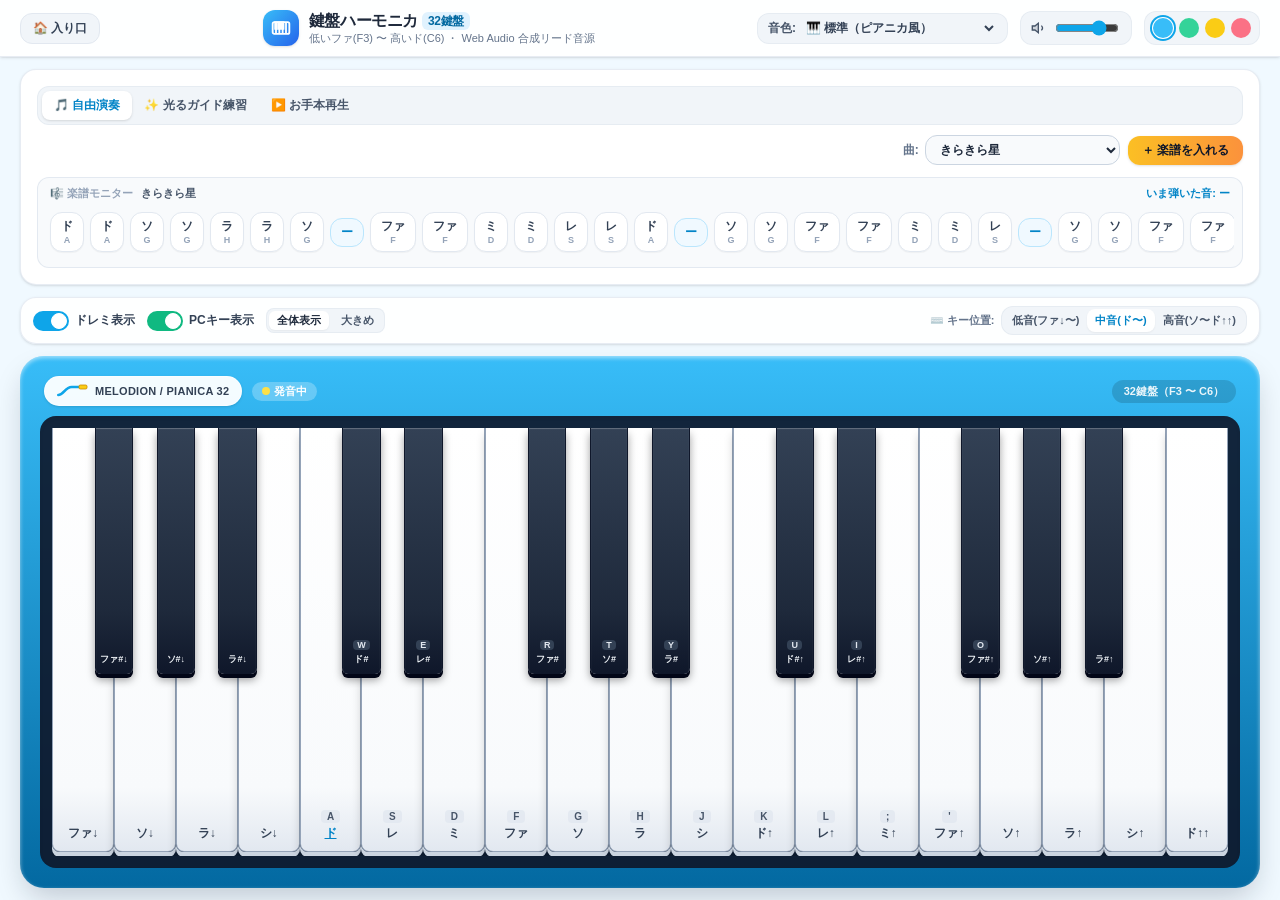
==== commit 6f2ddd4a: "Fix pianica keyboard mapping touch handling and accessibility" ====
--- a/pianica.html
+++ b/pianica.html
@@ -2,7 +2,7 @@
 <html lang="ja">
 <head>
   <meta charset="UTF-8" />
-  <meta name="viewport" content="width=device-width, initial-scale=1.0, maximum-scale=1.0, user-scalable=no" />
+  <meta name="viewport" content="width=device-width, initial-scale=1.0, " />
   <title>みんなの鍵盤ハーモニカ 32鍵盤練習アプリ</title>
   <!-- Tailwind CSS -->
   <!-- Google Fonts: 親しみやすく視認性の高い丸ゴシック -->
@@ -77,6 +77,7 @@
     /* 白鍵スタイル */
     .white-key {
       background: linear-gradient(180deg, #ffffff 0%, #f8fafc 85%, #e2e8f0 100%);
+      touch-action: pan-x pan-y;
       border: 1px solid #94a3b8;
       border-top: none;
       border-radius: 0 0 8px 8px;
@@ -95,6 +96,7 @@
     /* 黒鍵スタイル */
     .black-key {
       background: linear-gradient(180deg, #334155 0%, #1e293b 75%, #0f172a 100%);
+      touch-action: pan-x pan-y;
       border: 1px solid #0f172a;
       border-top: none;
       border-radius: 0 0 6px 6px;
@@ -162,6 +164,11 @@
     }
     .breathing {
       animation: breathGlow 0.5s infinite ease-in-out;
+    }
+    .white-key:focus-visible, .black-key:focus-visible {
+      outline: 3px solid #0284c7;
+      outline-offset: -3px;
+      z-index: 40;
     }
 
     /* カスタムスクロールバー（楽譜モニター） */
@@ -202,7 +209,7 @@
           <h1 class="text-base sm:text-lg font-extrabold tracking-tight text-slate-800 leading-tight">
             鍵盤ハーモニカ <span class="text-xs font-bold px-1.5 py-0.5 rounded-md bg-sky-100 text-sky-700 align-middle">32鍵盤</span>
           </h1>
-          <p class="text-[11px] text-slate-500 hidden sm:block">低いファ(F3) 〜 高いド(C6) ・ リアルリード音源</p>
+          <p class="text-[11px] text-slate-500 hidden sm:block">低いファ(F3) 〜 高いド(C6) ・ Web Audio 合成リード音源</p>
         </div>
       </div>
 
@@ -546,1550 +553,7 @@
     </div>
   </div>
 
-  <script>
-    /**
-     * ============================================================================
-     * 1. Web Audio API 鍵盤ハーモニカ（リード楽器）サウンドエンジン
-     * ============================================================================
-     */
-    class PianicaAudioEngine {
-      constructor() {
-        this.ctx = null;
-        this.masterGain = null;
-        this.compressor = null;
-        this.activeVoices = new Map(); // midi -> voice object
-        this.volume = 0.75;
-        this.timbre = 'standard'; // 'standard' | 'soft' | 'accordion'
-      }
-
-      // ユーザー操作時にAudioContextを初期化・再開
-      ensureContext() {
-        if (!this.ctx) {
-          const AudioCtx = window.AudioContext || window.webkitAudioContext;
-          this.ctx = new AudioCtx();
-
-          // 和音演奏時の音割れを防ぐコンプレッサー
-          this.compressor = this.ctx.createDynamicsCompressor();
-          this.compressor.threshold.setValueAtTime(-16, this.ctx.currentTime);
-          this.compressor.knee.setValueAtTime(12, this.ctx.currentTime);
-          this.compressor.ratio.setValueAtTime(4, this.ctx.currentTime);
-          this.compressor.attack.setValueAtTime(0.005, this.ctx.currentTime);
-          this.compressor.release.setValueAtTime(0.15, this.ctx.currentTime);
-
-          this.masterGain = this.ctx.createGain();
-          this.masterGain.gain.setValueAtTime(this.volume * 0.45, this.ctx.currentTime);
-
-          this.compressor.connect(this.masterGain);
-          this.masterGain.connect(this.ctx.destination);
-        }
-        if (this.ctx.state === 'suspended') {
-          this.ctx.resume();
-        }
-      }
-
-      setVolume(val) {
-        this.volume = Math.max(0, Math.min(1, val));
-        if (this.masterGain && this.ctx) {
-          this.masterGain.gain.setTargetAtTime(this.volume * 0.45, this.ctx.currentTime, 0.02);
-        }
-      }
-
-      setTimbre(timbre) {
-        this.timbre = timbre;
-      }
-
-      midiToFreq(midi) {
-        return 440 * Math.pow(2, (midi - 69) / 12);
-      }
-
-      // 指定MIDIノートの音を鳴らし始める（押している間持続）
-      noteOn(midi) {
-        this.ensureContext();
-        if (this.activeVoices.has(midi)) return;
-
-        const now = this.ctx.currentTime;
-        const freq = this.midiToFreq(midi);
-
-        // ボイス全体のエンベロープ用Gain
-        const voiceGain = this.ctx.createGain();
-        voiceGain.gain.setValueAtTime(0.0001, now);
-
-        // リード楽器らしい倍音整形フィルター（ローパス＋フォルマント感）
-        const filter = this.ctx.createBiquadFilter();
-        filter.type = 'lowpass';
-
-        // 音色プリセットごとのパラメータ設定
-        let attackTime = 0.028;
-        let sawLevel = 0.45;
-        let triLevel = 0.45;
-        let sqLevel = 0.18;
-        let detuneCents = 4;
-        let baseCutoff = freq * 4.2;
-        let peakCutoff = freq * 7.5;
-        let filterQ = 2.2;
-
-        if (this.timbre === 'soft') {
-          // やわらか（メロディオン風）
-          attackTime = 0.04;
-          sawLevel = 0.25;
-          triLevel = 0.65;
-          sqLevel = 0.08;
-          detuneCents = 2;
-          baseCutoff = freq * 2.8;
-          peakCutoff = freq * 4.5;
-          filterQ = 1.2;
-        } else if (this.timbre === 'accordion') {
-          // アコーディオン風（ミュゼットデチューン強め）
-          attackTime = 0.032;
-          sawLevel = 0.50;
-          triLevel = 0.30;
-          sqLevel = 0.25;
-          detuneCents = 11;
-          baseCutoff = freq * 4.8;
-          peakCutoff = freq * 8.2;
-          filterQ = 2.6;
-        }
-
-        // 高音域でフィルターが極端に高くなりすぎないよう制限
-        baseCutoff = Math.min(baseCutoff, 5200);
-        peakCutoff = Math.min(peakCutoff, 7500);
-
-        filter.Q.setValueAtTime(filterQ, now);
-        filter.frequency.setValueAtTime(baseCutoff * 0.7, now);
-        // 息を吹き込んだ瞬間の明るい立ち上がり
-        filter.frequency.exponentialRampToValueAtTime(peakCutoff, now + attackTime + 0.03);
-        filter.frequency.exponentialRampToValueAtTime(baseCutoff, now + attackTime + 0.22);
-
-        // オシレーター1: Sawtooth（金属リードの豊かな倍音）
-        const osc1 = this.ctx.createOscillator();
-        osc1.type = 'sawtooth';
-        osc1.frequency.setValueAtTime(freq, now);
-        const gain1 = this.ctx.createGain();
-        gain1.gain.setValueAtTime(sawLevel, now);
-
-        // オシレーター2: Triangle（基音の温かみと芯）
-        const osc2 = this.ctx.createOscillator();
-        osc2.type = 'triangle';
-        osc2.frequency.setValueAtTime(freq, now);
-        const gain2 = this.ctx.createGain();
-        gain2.gain.setValueAtTime(triLevel, now);
-
-        // オシレーター3: Square/Detuned（わずかなリードの揺らぎ・厚み）
-        const osc3 = this.ctx.createOscillator();
-        osc3.type = this.timbre === 'accordion' ? 'sawtooth' : 'square';
-        osc3.frequency.setValueAtTime(freq, now);
-        osc3.detune.setValueAtTime(detuneCents, now);
-        const gain3 = this.ctx.createGain();
-        gain3.gain.setValueAtTime(sqLevel, now);
-
-        // 息の自然なビブラート（LFO）
-        const lfo = this.ctx.createOscillator();
-        lfo.type = 'sine';
-        lfo.frequency.setValueAtTime(4.8, now);
-        const lfoGain = this.ctx.createGain();
-        lfoGain.gain.setValueAtTime(0, now);
-        // 0.25秒後からゆっくりビブラートがかかる
-        lfoGain.gain.linearRampToValueAtTime(0, now + 0.25);
-        lfoGain.gain.linearRampToValueAtTime(3.5, now + 0.7);
-
-        lfo.connect(lfoGain);
-        lfoGain.connect(osc1.frequency);
-        lfoGain.connect(osc2.frequency);
-
-        // 接続
-        osc1.connect(gain1);
-        osc2.connect(gain2);
-        osc3.connect(gain3);
-
-        gain1.connect(filter);
-        gain2.connect(filter);
-        gain3.connect(filter);
-
-        filter.connect(voiceGain);
-        voiceGain.connect(this.compressor);
-
-        // ADSR エンベロープ（アタック〜サステイン）
-        voiceGain.gain.linearRampToValueAtTime(1.0, now + attackTime);
-        voiceGain.gain.linearRampToValueAtTime(0.86, now + attackTime + 0.12);
-
-        osc1.start(now);
-        osc2.start(now);
-        osc3.start(now);
-        lfo.start(now);
-
-        this.activeVoices.set(midi, {
-          osc1, osc2, osc3, lfo, voiceGain
-        });
-      }
-
-      // 鍵盤を離したときに音を止める
-      noteOff(midi) {
-        const voice = this.activeVoices.get(midi);
-        if (!voice || !this.ctx) return;
-
-        const now = this.ctx.currentTime;
-        const releaseTime = 0.075;
-
-        voice.voiceGain.gain.cancelScheduledValues(now);
-        voice.voiceGain.gain.setValueAtTime(Math.max(voice.voiceGain.gain.value, 0.001), now);
-        voice.voiceGain.gain.exponentialRampToValueAtTime(0.0001, now + releaseTime);
-
-        setTimeout(() => {
-          try {
-            voice.osc1.stop();
-            voice.osc2.stop();
-            voice.osc3.stop();
-            voice.lfo.stop();
-            voice.osc1.disconnect();
-            voice.osc2.disconnect();
-            voice.osc3.disconnect();
-            voice.lfo.disconnect();
-            voice.voiceGain.disconnect();
-          } catch (e) {
-            // 既に停止済みの場合は無視
-          }
-        }, (releaseTime + 0.03) * 1000);
-
-        this.activeVoices.delete(midi);
-      }
-
-      // すべての音を即座に停止
-      stopAll() {
-        for (const midi of Array.from(this.activeVoices.keys())) {
-          this.noteOff(midi);
-        }
-      }
-    }
-
-    /**
-     * ============================================================================
-     * 2. 32鍵盤（F3〜C6）データ定義 ＆ ドレミ楽譜パーサー
-     * ============================================================================
-     */
-    const NOTE_NAMES_JP = ['ド', 'ド#', 'レ', 'レ#', 'ミ', 'ファ', 'ファ#', 'ソ', 'ソ#', 'ラ', 'ラ#', 'シ'];
-
-    // F3(53) 〜 C6(84) の32鍵盤マスターデータ生成
-    const KEYS_DATA = [];
-    let whiteKeyCounter = 0;
-    for (let midi = 53; midi <= 84; midi++) {
-      const pitchClass = midi % 12;
-      const octave = Math.floor(midi / 12) - 1; // MIDI 60 = C4
-      const isBlack = [1, 3, 6, 8, 10].includes(pitchClass);
-      const baseName = NOTE_NAMES_JP[pitchClass];
-
-      // オクターブ記号（C4〜B4を基準とし、低い音に↓、高い音に↑、C6に↑↑）
-      let octSuffix = '';
-      if (octave === 3) octSuffix = '↓';
-      else if (octave === 5) octSuffix = '↑';
-      else if (octave >= 6) octSuffix = '↑↑';
-
-      const displayName = `${baseName}${octSuffix}`;
-
-      KEYS_DATA.push({
-        midi,
-        pitchClass,
-        octave,
-        isBlack,
-        baseName,
-        octSuffix,
-        displayName,
-        whiteIndex: isBlack ? whiteKeyCounter - 1 : whiteKeyCounter
-      });
-
-      if (!isBlack) {
-        whiteKeyCounter++;
-      }
-    }
-    const TOTAL_WHITE_KEYS = whiteKeyCounter; // 19白鍵
-
-    // 内蔵プリセット曲（6曲）
-    const PRESET_SONGS = [
-      {
-        id: 'preset_twinkle',
-        title: 'きらきら星',
-        isPreset: true,
-        scoreText: 'ド ド ソ ソ ラ ラ ソ ー ファ ファ ミ ミ レ レ ド ー ソ ソ ファ ファ ミ ミ レ ー ソ ソ ファ ファ ミ ミ レ ー ド ド ソ ソ ラ ラ ソ ー ファ ファ ミ ミ レ レ ド ー'
-      },
-      {
-        id: 'preset_tulip',
-        title: 'チューリップ',
-        isPreset: true,
-        scoreText: 'ド レ ミ ー ド レ ミ ー ソ ミ レ ド レ ミ レ ー ド レ ミ ー ド レ ミ ー ソ ミ レ ド レ ミ ド ー ソ ソ ミ ソ ラ ラ ソ ー ミ ミ レ レ ド ー'
-      },
-      {
-        id: 'preset_frog',
-        title: 'カエルの合唱',
-        isPreset: true,
-        scoreText: 'ド レ ミ ファ ミ レ ド ー ミ ファ ソ ラ ソ ファ ミ ー ド ー ド ー ド ー ド ー ド レ ミ ファ ミ レ ド ー'
-      },
-      {
-        id: 'preset_saints',
-        title: '聖者の行進',
-        isPreset: true,
-        scoreText: 'ド ミ ファ ソ ー ド ミ ファ ソ ー ド ミ ファ ソ ミ ド ミ レ ー ミ ミ レ ド ド ミ ソ ソ ファ ー ミ ファ ソ ミ ド レ ド ー'
-      },
-      {
-        id: 'preset_ode_to_joy',
-        title: '喜びの歌（交響曲第9番）',
-        isPreset: true,
-        scoreText: 'ミ ミ ファ ソ ソ ファ ミ レ ド ド レ ミ ミ ー レ レ ー ミ ミ ファ ソ ソ ファ ミ レ ド ド レ ミ レ ー ド ド ー'
-      },
-      {
-        id: 'preset_mary',
-        title: 'メリーさんの羊',
-        isPreset: true,
-        scoreText: 'ミ レ ド レ ミ ミ ミ ー レ レ レ ー ミ ソ ソ ー ミ レ ド レ ミ ミ ミ ミ レ レ ミ レ ド ー'
-      }
-    ];
-
-    /**
-     * 柔軟なドレミテキストパーサー
-     * 「ド」「高いド」「低いソ」「ド↑」「ド↓」「ド↑↑」「ファ#」「シ♭」「ー」「休」などを解析
-     */
-    function parseDoremiText(rawText) {
-      if (!rawText || !rawText.trim()) return [];
-
-      // 全角英数字・記号の正規化
-      let normalized = rawText
-        .replace(/＃/g, '#')
-        .replace(/♯/g, '#')
-        .replace(/♭/g, 'b')
-        .replace(/－|―|—|〜/g, 'ー')
-        .replace(/[　、，,/|・\r\n]+/g, ' ');
-
-      // トークン抽出用正規表現（スペースがなくても連続ドレミを切り出せる）
-      const tokenRegex = /(一番高い|いちばんたかい|高い|たかい|低い|ひくい)?(ド|レ|ミ|ファ|ソ|ラ|シ)(#|b)?(↑↑|↑|↓)?|(ー)|(休)/g;
-
-      const pitchMap = {
-        'ド': 0,
-        'レ': 2,
-        'ミ': 4,
-        'ファ': 5,
-        'ソ': 7,
-        'ラ': 9,
-        'シ': 11
-      };
-
-      const notes = [];
-      let match;
-
-      while ((match = tokenRegex.exec(normalized)) !== null) {
-        const [full, prefix, noteName, accidental, arrow, extendSymbol, restSymbol] = match;
-
-        if (extendSymbol) {
-          // 前の音を伸ばす「ー」
-          notes.push({
-            type: 'extend',
-            label: 'ー',
-            midi: null
-          });
-          continue;
-        }
-
-        if (restSymbol) {
-          // 休符「休」
-          notes.push({
-            type: 'rest',
-            label: '休',
-            midi: null
-          });
-          continue;
-        }
-
-        if (noteName) {
-          let semitone = pitchMap[noteName];
-          if (accidental === '#') semitone += 1;
-          if (accidental === 'b') semitone -= 1;
-
-          // デフォルトオクターブは4（真ん中のド C4 = 60）
-          let octave = 4;
-          if (prefix === '低い' || prefix === 'ひくい' || arrow === '↓') {
-            octave = 3;
-          } else if (prefix === '一番高い' || prefix === 'いちばんたかい' || arrow === '↑↑') {
-            octave = 6;
-          } else if (prefix === '高い' || prefix === 'たかい' || arrow === '↑') {
-            octave = 5;
-          }
-
-          let midi = (octave + 1) * 12 + semitone;
-
-          // 32鍵盤の範囲（F3=53 〜 C6=84）に自動クランプして安全に鳴らす
-          if (midi < 53) midi = 53;
-          if (midi > 84) midi = 84;
-
-          const keyInfo = KEYS_DATA.find(k => k.midi === midi);
-          notes.push({
-            type: 'note',
-            midi,
-            label: keyInfo ? keyInfo.displayName : noteName
-          });
-        }
-      }
-
-      return notes;
-    }
-
-    /**
-     * ============================================================================
-     * 3. アプリケーション状態管理 ＆ UIコントローラー
-     * ============================================================================
-     */
-    const audio = new PianicaAudioEngine();
-
-    const state = {
-      mode: 'free', // 'free' | 'guide' | 'auto'
-      songs: [],
-      currentSongId: 'preset_twinkle',
-      parsedNotes: [],
-      stepIndex: 0, // 現在の楽譜インデックス
-      isAutoPlaying: false,
-      autoPlayTimer: null,
-      bpm: 105,
-      showDoremi: true,
-      showKeyLabel: true,
-      keyShiftWhiteIndex: 4, // デフォルトは4（C4＝真ん中のドから開始）
-      zoomMode: 'fit', // 'fit' | 'large'
-      isMouseDown: false,
-      mouseActiveMidi: null,
-      touchActiveMidis: new Set(),
-      keyboardActiveMidis: new Map(), // code -> midi
-      isStepRecording: false,
-      editingSongId: null,
-      padOctave: 'mid',
-      pendingDeleteId: null
-    };
-
-    // PCキーボードのマッピング定義（下段＝白鍵、上段＝右上の黒鍵）
-    const WHITE_KEY_CODES = [
-      { code: 'KeyA', label: 'A' },
-      { code: 'KeyS', label: 'S' },
-      { code: 'KeyD', label: 'D' },
-      { code: 'KeyF', label: 'F' },
-      { code: 'KeyG', label: 'G' },
-      { code: 'KeyH', label: 'H' },
-      { code: 'KeyJ', label: 'J' },
-      { code: 'KeyK', label: 'K' },
-      { code: 'KeyL', label: 'L' },
-      { code: 'Semicolon', label: ';' },
-      { code: 'Quote', label: "'" }
-    ];
-
-    const BLACK_KEY_CODES = [
-      { code: 'KeyW', label: 'W' },
-      { code: 'KeyE', label: 'E' },
-      { code: 'KeyR', label: 'R' },
-      { code: 'KeyT', label: 'T' },
-      { code: 'KeyY', label: 'Y' },
-      { code: 'KeyU', label: 'U' },
-      { code: 'KeyI', label: 'I' },
-      { code: 'KeyO', label: 'O' },
-      { code: 'KeyP', label: 'P' },
-      { code: 'BracketLeft', label: '[' }
-    ];
-
-    let codeToMidiMap = new Map();
-    let midiToKeyLabelMap = new Map();
-
-    // 現在のシフト位置に応じてPCキー割り当てを再計算
-    function rebuildKeyboardMapping() {
-      codeToMidiMap.clear();
-      midiToKeyLabelMap.clear();
-
-      const whiteKeys = KEYS_DATA.filter(k => !k.isBlack);
-      const startWhiteIdx = state.keyShiftWhiteIndex;
-
-      WHITE_KEY_CODES.forEach((wk, i) => {
-        const targetWhite = whiteKeys[startWhiteIdx + i];
-        if (!targetWhite) return;
-
-        codeToMidiMap.set(wk.code, targetWhite.midi);
-        midiToKeyLabelMap.set(targetWhite.midi, wk.label);
-
-        // この白鍵のすぐ右隣（midi + 1）に黒鍵が存在すれば、対応する上段キーを割り当て
-        const rightBlack = KEYS_DATA.find(k => k.midi === targetWhite.midi + 1 && k.isBlack);
-        if (rightBlack && BLACK_KEY_CODES[i]) {
-          codeToMidiMap.set(BLACK_KEY_CODES[i].code, rightBlack.midi);
-          midiToKeyLabelMap.set(rightBlack.midi, BLACK_KEY_CODES[i].label);
-        }
-      });
-    }
-
-    // トースト通知表示
-    function showToast(message, type = 'info') {
-      const container = document.getElementById('toastContainer');
-      const toast = document.createElement('div');
-      const bgClass = type === 'success' ? 'bg-emerald-600' : type === 'error' ? 'bg-rose-600' : 'bg-slate-800';
-      toast.className = `${bgClass} text-white text-xs sm:text-sm font-bold px-4 py-2.5 rounded-2xl shadow-lg transition-all duration-300 transform translate-y-2 opacity-0`;
-      toast.textContent = message;
-      container.appendChild(toast);
-
-      requestAnimationFrame(() => {
-        toast.classList.remove('translate-y-2', 'opacity-0');
-      });
-
-      setTimeout(() => {
-        toast.classList.add('opacity-0', 'translate-y-2');
-        setTimeout(() => toast.remove(), 300);
-      }, 2600);
-    }
-
-    /**
-     * ============================================================================
-     * 4. 32鍵盤UIの描画と視覚更新
-     * ============================================================================
-     */
-    function renderKeyboard() {
-      const stage = document.getElementById('keyboardStage');
-      stage.innerHTML = '';
-      rebuildKeyboardMapping();
-
-      // ズームモードに応じたステージ幅設定
-      if (state.zoomMode === 'large') {
-        stage.style.width = '1120px';
-      } else {
-        stage.style.width = '100%';
-        stage.style.minWidth = '640px';
-      }
-
-      const whiteWidthPercent = 100 / TOTAL_WHITE_KEYS;
-      const blackWidthPercent = whiteWidthPercent * 0.62;
-
-      // 1. 白鍵を描画
-      KEYS_DATA.filter(k => !k.isBlack).forEach((keyObj, idx) => {
-        const keyEl = document.createElement('div');
-        keyEl.dataset.midi = keyObj.midi;
-        keyEl.className = 'white-key absolute top-0 bottom-0 flex flex-col justify-end items-center pb-2 sm:pb-3 cursor-pointer z-10';
-        keyEl.style.left = `${idx * whiteWidthPercent}%`;
-        keyEl.style.width = `${whiteWidthPercent}%`;
-
-        // ガイド用「ここ！」マーカー
-        const guideMarker = document.createElement('div');
-        guideMarker.className = 'guide-badge hidden absolute top-2 px-1.5 py-0.5 rounded-full bg-amber-500 text-white text-[9px] sm:text-[10px] font-extrabold shadow animate-bounce pointer-events-none';
-        guideMarker.textContent = 'ここ!';
-        keyEl.appendChild(guideMarker);
-
-        // PCキーラベル
-        const pcLabel = midiToKeyLabelMap.get(keyObj.midi);
-        const pcBadge = document.createElement('span');
-        pcBadge.className = `pc-key-label text-[10px] sm:text-[11px] font-extrabold px-1.5 py-0.2 rounded bg-slate-200/85 text-slate-600 mb-1 pointer-events-none ${state.showKeyLabel && pcLabel ? '' : 'hidden'}`;
-        pcBadge.textContent = pcLabel || '';
-        keyEl.appendChild(pcBadge);
-
-        // ドレミラベル
-        const doremiSpan = document.createElement('span');
-        const isMiddleC = keyObj.midi === 60;
-        doremiSpan.className = `doremi-label text-xs sm:text-sm font-extrabold pointer-events-none leading-none ${isMiddleC ? 'text-sky-600 underline decoration-2' : 'text-slate-700'} ${state.showDoremi ? '' : 'hidden'}`;
-        doremiSpan.textContent = keyObj.displayName;
-        keyEl.appendChild(doremiSpan);
-
-        stage.appendChild(keyEl);
-      });
-
-      // 2. 黒鍵を描画
-      KEYS_DATA.filter(k => k.isBlack).forEach((keyObj) => {
-        const keyEl = document.createElement('div');
-        keyEl.dataset.midi = keyObj.midi;
-        keyEl.className = 'black-key absolute top-0 h-[58%] flex flex-col justify-end items-center pb-2 cursor-pointer z-20';
-
-        // 対応する左白鍵の右端にまたがるように配置
-        const leftPos = (keyObj.whiteIndex + 1) * whiteWidthPercent - (blackWidthPercent / 2);
-        keyEl.style.left = `${leftPos}%`;
-        keyEl.style.width = `${blackWidthPercent}%`;
-
-        // ガイド用「ここ！」マーカー
-        const guideMarker = document.createElement('div');
-        guideMarker.className = 'guide-badge hidden absolute top-1.5 px-1 py-0.2 rounded-full bg-yellow-300 text-slate-900 text-[8px] font-extrabold shadow animate-bounce pointer-events-none';
-        guideMarker.textContent = '▼';
-        keyEl.appendChild(guideMarker);
-
-        // PCキーラベル
-        const pcLabel = midiToKeyLabelMap.get(keyObj.midi);
-        const pcBadge = document.createElement('span');
-        pcBadge.className = `pc-key-label text-[9px] sm:text-[10px] font-extrabold px-1 rounded bg-slate-700 text-slate-200 mb-1 pointer-events-none ${state.showKeyLabel && pcLabel ? '' : 'hidden'}`;
-        pcBadge.textContent = pcLabel || '';
-        keyEl.appendChild(pcBadge);
-
-        // ドレミラベル（黒鍵は#表記をコンパクトに）
-        const doremiSpan = document.createElement('span');
-        doremiSpan.className = `doremi-label text-[9px] sm:text-[10px] font-bold text-slate-100 text-center leading-tight pointer-events-none ${state.showDoremi ? '' : 'hidden'}`;
-        doremiSpan.textContent = keyObj.displayName;
-        keyEl.appendChild(doremiSpan);
-
-        stage.appendChild(keyEl);
-      });
-
-      updateGuideHighlights();
-    }
-
-    // 鍵盤の押下ビジュアル更新
-    function setKeyVisualPressed(midi, isPressed) {
-      const keyEl = document.querySelector(`[data-midi="${midi}"]`);
-      if (!keyEl) return;
-      if (isPressed) {
-        keyEl.classList.add('active');
-      } else {
-        keyEl.classList.remove('active');
-      }
-
-      // 発音中インジケーターと吹き口の反応
-      const anyActive = audio.activeVoices.size > 0;
-      const breathInd = document.getElementById('activeBreathIndicator');
-      const mouthpiece = document.getElementById('mouthpieceVisual');
-      if (anyActive) {
-        breathInd.classList.remove('hidden');
-        mouthpiece.classList.add('breathing');
-      } else {
-        breathInd.classList.add('hidden');
-        mouthpiece.classList.remove('breathing');
-      }
-    }
-
-    // 発音トリガー（共通処理：音出し＋UI更新＋練習判定＋ステップ録音）
-    function triggerNoteOn(midi, source = 'user') {
-      const keyInfo = KEYS_DATA.find(k => k.midi === midi);
-      if (!keyInfo) return;
-
-      audio.noteOn(midi);
-      setKeyVisualPressed(midi, true);
-
-      document.getElementById('lastPlayedNoteDisplay').textContent = `いま弾いた音: ${keyInfo.displayName}`;
-
-      // ステップ録音モード中の場合、楽譜テキストに追記
-      if (state.isStepRecording && source === 'user') {
-        appendTokenToScoreEditor(keyInfo.displayName);
-      }
-
-      // 「光るガイド練習モード」の判定
-      if (state.mode === 'guide' && source === 'user') {
-        handleGuideModeInput(midi, keyInfo);
-      }
-    }
-
-    function triggerNoteOff(midi) {
-      audio.noteOff(midi);
-      setKeyVisualPressed(midi, false);
-    }
-
-    /**
-     * ============================================================================
-     * 5. 楽譜データ管理・楽譜モニター・練習＆自動再生ロジック
-     * ============================================================================
-     */
-    function loadSongsFromStorage() {
-      let customSongs = [];
-      try {
-        const saved = localStorage.getItem('pianica_custom_songs_v1');
-        if (saved) customSongs = JSON.parse(saved);
-      } catch (e) {
-        customSongs = [];
-      }
-      state.songs = [...PRESET_SONGS, ...customSongs];
-    }
-
-    function saveCustomSongsToStorage() {
-      const customOnly = state.songs.filter(s => !s.isPreset);
-      try {
-        localStorage.setItem('pianica_custom_songs_v1', JSON.stringify(customOnly));
-      } catch (e) {
-        showToast('ブラウザの保存容量がいっぱいです', 'error');
-      }
-    }
-
-    function populateSongSelect() {
-      const select = document.getElementById('songSelect');
-      select.innerHTML = '';
-
-      const presetGroup = document.createElement('optgroup');
-      presetGroup.label = '🎵 内蔵プリセット曲';
-      state.songs.filter(s => s.isPreset).forEach(song => {
-        const opt = document.createElement('option');
-        opt.value = song.id;
-        opt.textContent = song.title;
-        presetGroup.appendChild(opt);
-      });
-      select.appendChild(presetGroup);
-
-      const customSongs = state.songs.filter(s => !s.isPreset);
-      if (customSongs.length > 0) {
-        const customGroup = document.createElement('optgroup');
-        customGroup.label = '⭐ マイ楽譜（保存した曲）';
-        customSongs.forEach(song => {
-          const opt = document.createElement('option');
-          opt.value = song.id;
-          opt.textContent = song.title;
-          customGroup.appendChild(opt);
-        });
-        select.appendChild(customGroup);
-      }
-
-      select.value = state.currentSongId;
-      updateCustomSongButtons();
-    }
-
-    function updateCustomSongButtons() {
-      const song = state.songs.find(s => s.id === state.currentSongId);
-      const actionsEl = document.getElementById('customSongActions');
-      if (song && !song.isPreset) {
-        actionsEl.classList.remove('hidden');
-        actionsEl.classList.add('flex');
-      } else {
-        actionsEl.classList.add('hidden');
-        actionsEl.classList.remove('flex');
-      }
-    }
-
-    function selectSong(songId) {
-      stopAutoPlay();
-      state.currentSongId = songId;
-      const song = state.songs.find(s => s.id === songId) || state.songs[0];
-      state.currentSongId = song.id;
-      state.parsedNotes = parseDoremiText(song.scoreText);
-      state.stepIndex = 0;
-
-      // ガイドモードで最初が「ー」や「休」の場合は最初の実音符まで進める
-      if (state.mode === 'guide') {
-        advanceToNextPlayableNote();
-      }
-
-      document.getElementById('currentSongTitleDisplay').textContent = song.title;
-      document.getElementById('songSelect').value = song.id;
-      updateCustomSongButtons();
-      renderScoreRibbon();
-      updatePracticeStatusUI();
-      updateGuideHighlights();
-    }
-
-    // ガイド練習モード用：実際に鍵盤を押すべき次の音符（type === 'note'）までインデックスを進める
-    function advanceToNextPlayableNote() {
-      while (
-        state.stepIndex < state.parsedNotes.length &&
-        state.parsedNotes[state.stepIndex].type !== 'note'
-      ) {
-        state.stepIndex++;
-      }
-    }
-
-    // 楽譜モニター（横スクロールリボン）描画
-    function renderScoreRibbon() {
-      const ribbon = document.getElementById('scoreRibbon');
-      ribbon.innerHTML = '';
-
-      if (state.parsedNotes.length === 0) {
-        ribbon.innerHTML = '<span class="text-xs text-slate-400 px-2">楽譜データがありません</span>';
-        return;
-      }
-
-      state.parsedNotes.forEach((item, idx) => {
-        const chip = document.createElement('div');
-        chip.dataset.step = idx;
-
-        const isCurrent = (state.mode !== 'free') && idx === state.stepIndex;
-        const isPast = (state.mode !== 'free') && idx < state.stepIndex;
-
-        let baseStyle = 'shrink-0 px-2.5 py-1.5 rounded-xl border text-center transition-all duration-150 flex flex-col items-center justify-center min-w-[44px] ';
-        if (isCurrent) {
-          baseStyle += 'bg-amber-300 border-amber-500 text-slate-900 font-extrabold scale-110 shadow-md ring-2 ring-amber-400/50';
-        } else if (isPast) {
-          baseStyle += 'bg-slate-200/70 border-slate-200 text-slate-400 font-bold';
-        } else if (item.type === 'extend') {
-          baseStyle += 'bg-sky-50 border-sky-200 text-sky-600 font-bold';
-        } else if (item.type === 'rest') {
-          baseStyle += 'bg-slate-100 border-slate-200 text-slate-500 font-bold';
-        } else {
-          baseStyle += 'bg-white border-slate-200 text-slate-700 font-extrabold shadow-2xs';
-        }
-
-        chip.className = baseStyle;
-
-        const noteText = document.createElement('span');
-        noteText.className = 'text-xs sm:text-sm leading-tight';
-        noteText.textContent = item.label;
-        chip.appendChild(noteText);
-
-        // PCキーヒントを小さく表示（音符のみ）
-        if (item.type === 'note' && state.showKeyLabel) {
-          const keyChar = midiToKeyLabelMap.get(item.midi);
-          if (keyChar) {
-            const keyHint = document.createElement('span');
-            keyHint.className = `text-[9px] leading-none mt-0.5 ${isCurrent ? 'text-amber-900 font-extrabold' : 'text-slate-400'}`;
-            keyHint.textContent = keyChar;
-            chip.appendChild(keyHint);
-          }
-        }
-
-        ribbon.appendChild(chip);
-      });
-
-      // 現在の音符カードを中央へスムーズスクロール
-      if (state.mode !== 'free') {
-        const activeChip = ribbon.querySelector(`[data-step="${state.stepIndex}"]`);
-        if (activeChip) {
-          activeChip.scrollIntoView({ behavior: 'smooth', block: 'nearest', inline: 'center' });
-        }
-      }
-    }
-
-    // 鍵盤の光るガイドハイライト更新
-    function updateGuideHighlights() {
-      // 既存のハイライト解除
-      document.querySelectorAll('.guide-target').forEach(el => el.classList.remove('guide-target'));
-      document.querySelectorAll('.guide-badge').forEach(el => el.classList.add('hidden'));
-
-      if (state.mode === 'free') return;
-
-      const currentItem = state.parsedNotes[state.stepIndex];
-      if (!currentItem || currentItem.type !== 'note') return;
-
-      const targetKeyEl = document.querySelector(`[data-midi="${currentItem.midi}"]`);
-      if (targetKeyEl) {
-        targetKeyEl.classList.add('guide-target');
-        const badge = targetKeyEl.querySelector('.guide-badge');
-        if (badge) badge.classList.remove('hidden');
-
-        // 鍵盤エリアが横スクロールしている場合、光る鍵盤が見える位置へ自動スクロール
-        targetKeyEl.scrollIntoView({ behavior: 'smooth', block: 'nearest', inline: 'center' });
-      }
-    }
-
-    // 練習進捗バッジ更新
-    function updatePracticeStatusUI() {
-      const badge = document.getElementById('practiceBadge');
-      const progressText = document.getElementById('practiceProgressText');
-
-      const totalNotes = state.parsedNotes.filter(n => n.type === 'note').length;
-      const completedNotes = state.parsedNotes.slice(0, state.stepIndex).filter(n => n.type === 'note').length;
-      progressText.textContent = `${completedNotes} / ${totalNotes} 音`;
-
-      const currentItem = state.parsedNotes[state.stepIndex];
-      if (!currentItem) {
-        badge.textContent = '🎉 完走！';
-        badge.className = 'px-2.5 py-1 rounded-lg bg-emerald-100 text-emerald-800 text-xs font-extrabold';
-      } else {
-        const keyHint = currentItem.midi ? midiToKeyLabelMap.get(currentItem.midi) : null;
-        badge.textContent = `次の音: ${currentItem.label}${keyHint ? ` [${keyHint}]` : ''}`;
-        badge.className = 'px-2.5 py-1 rounded-lg bg-amber-100 text-amber-800 text-xs font-extrabold';
-      }
-    }
-
-    // 光るガイド練習モードの正誤判定
-    function handleGuideModeInput(pressedMidi, keyInfo) {
-      const targetItem = state.parsedNotes[state.stepIndex];
-      if (!targetItem) return;
-
-      const feedbackEl = document.getElementById('feedbackMessage');
-
-      if (pressedMidi === targetItem.midi) {
-        // 正解！
-        feedbackEl.style.opacity = '0';
-        state.stepIndex++;
-        advanceToNextPlayableNote();
-
-        renderScoreRibbon();
-        updatePracticeStatusUI();
-        updateGuideHighlights();
-
-        // 最後まで弾ききったらクリア画面表示
-        if (state.stepIndex >= state.parsedNotes.length) {
-          const song = state.songs.find(s => s.id === state.currentSongId);
-          document.getElementById('clearSongNameText').textContent = `「${song ? song.title : ''}」クリアおめでとう！`;
-          document.getElementById('clearOverlay').classList.remove('hidden');
-        }
-      } else {
-        // 違う鍵盤を押したとき
-        const wrongKeyEl = document.querySelector(`[data-midi="${pressedMidi}"]`);
-        if (wrongKeyEl) {
-          wrongKeyEl.classList.add('key-wrong');
-          setTimeout(() => wrongKeyEl.classList.remove('key-wrong'), 280);
-        }
-        feedbackEl.textContent = `おしい！いま「${keyInfo.displayName}」を押したよ（次は「${targetItem.label}」）`;
-        feedbackEl.style.opacity = '1';
-      }
-    }
-
-    /**
-     * お手本自動再生エンジン
-     */
-    function startAutoPlay() {
-      if (state.isAutoPlaying) return;
-      if (state.parsedNotes.length === 0) return;
-
-      if (state.stepIndex >= state.parsedNotes.length) {
-        state.stepIndex = 0;
-      }
-
-      state.isAutoPlaying = true;
-      updateAutoPlayButtonUI();
-      playAutoStep();
-    }
-
-    function stopAutoPlay() {
-      state.isAutoPlaying = false;
-      if (state.autoPlayTimer) {
-        clearTimeout(state.autoPlayTimer);
-        state.autoPlayTimer = null;
-      }
-      audio.stopAll();
-      document.querySelectorAll('.white-key.active, .black-key.active').forEach(el => el.classList.remove('active'));
-      updateAutoPlayButtonUI();
-    }
-
-    function updateAutoPlayButtonUI() {
-      const btn = document.getElementById('autoPlayToggleBtn');
-      if (state.isAutoPlaying) {
-        btn.textContent = '⏸ 一時停止';
-        btn.className = 'px-3.5 py-1.5 rounded-xl bg-amber-500 hover:bg-amber-600 text-white text-xs font-extrabold shadow-sm transition';
-      } else {
-        btn.textContent = '▶️ 再生スタート';
-        btn.className = 'px-3.5 py-1.5 rounded-xl bg-sky-500 hover:bg-sky-600 text-white text-xs font-extrabold shadow-sm transition';
-      }
-    }
-
-    function playAutoStep() {
-      if (!state.isAutoPlaying) return;
-
-      if (state.stepIndex >= state.parsedNotes.length) {
-        stopAutoPlay();
-        state.stepIndex = 0;
-        renderScoreRibbon();
-        updatePracticeStatusUI();
-        updateGuideHighlights();
-        showToast('お手本演奏が終わりました 🎵', 'success');
-        return;
-      }
-
-      const currentItem = state.parsedNotes[state.stepIndex];
-      const beatMs = (60 / state.bpm) * 1000;
-
-      // 連続する「ー」の数を数えて音の持続時間を計算
-      let extendCount = 0;
-      while (
-        state.stepIndex + 1 + extendCount < state.parsedNotes.length &&
-        state.parsedNotes[state.stepIndex + 1 + extendCount].type === 'extend'
-      ) {
-        extendCount++;
-      }
-
-      const totalSteps = 1 + extendCount;
-      const totalDurationMs = beatMs * totalSteps;
-
-      renderScoreRibbon();
-      updatePracticeStatusUI();
-      updateGuideHighlights();
-
-      if (currentItem.type === 'note') {
-        const midi = currentItem.midi;
-        triggerNoteOn(midi, 'auto');
-
-        // 次の音と綺麗に区切るため、総再生時間の88%で離鍵
-        const holdMs = totalDurationMs * 0.88;
-        setTimeout(() => {
-          triggerNoteOff(midi);
-        }, holdMs);
-      }
-
-      state.autoPlayTimer = setTimeout(() => {
-        state.stepIndex += totalSteps;
-        playAutoStep();
-      }, totalDurationMs);
-    }
-
-    // 演奏モード切替
-    function setPlayMode(newMode) {
-      stopAutoPlay();
-      state.mode = newMode;
-      state.stepIndex = 0;
-      document.getElementById('feedbackMessage').style.opacity = '0';
-
-      // タブUI更新
-      document.querySelectorAll('.mode-btn').forEach(btn => {
-        if (btn.dataset.mode === newMode) {
-          btn.className = 'mode-btn flex-1 sm:flex-initial px-3 py-1.5 rounded-lg text-xs sm:text-sm font-extrabold transition bg-white text-sky-600 shadow-sm';
-        } else {
-          btn.className = 'mode-btn flex-1 sm:flex-initial px-3 py-1.5 rounded-lg text-xs sm:text-sm font-bold text-slate-600 hover:text-slate-900 transition';
-        }
-      });
-
-      const controlBar = document.getElementById('practiceControlBar');
-      const tempoGroup = document.getElementById('tempoControlGroup');
-      const autoBtn = document.getElementById('autoPlayToggleBtn');
-
-      if (newMode === 'free') {
-        controlBar.classList.add('hidden');
-      } else {
-        controlBar.classList.remove('hidden');
-        if (newMode === 'guide') {
-          tempoGroup.classList.add('hidden');
-          tempoGroup.classList.remove('flex');
-          autoBtn.classList.add('hidden');
-          advanceToNextPlayableNote();
-        } else if (newMode === 'auto') {
-          tempoGroup.classList.remove('hidden');
-          tempoGroup.classList.add('flex');
-          autoBtn.classList.remove('hidden');
-        }
-      }
-
-      renderScoreRibbon();
-      updatePracticeStatusUI();
-      updateGuideHighlights();
-    }
-
-    /**
-     * ============================================================================
-     * 6. マウス・マルチタッチ・PCキーボード入力ハンドリング
-     * ============================================================================
-     */
-    function getMidiFromPoint(clientX, clientY) {
-      const el = document.elementFromPoint(clientX, clientY);
-      if (!el) return null;
-      const keyEl = el.closest('[data-midi]');
-      return keyEl ? parseInt(keyEl.dataset.midi, 10) : null;
-    }
-
-    function setupPointerAndTouchEvents() {
-      const stage = document.getElementById('keyboardStage');
-
-      // マウス操作（クリック＆グリッサンド対応）
-      stage.addEventListener('mousedown', (e) => {
-        if (e.button !== 0) return;
-        const midi = getMidiFromPoint(e.clientX, e.clientY);
-        if (midi !== null) {
-          state.isMouseDown = true;
-          state.mouseActiveMidi = midi;
-          triggerNoteOn(midi, 'user');
-        }
-      });
-
-      window.addEventListener('mousemove', (e) => {
-        if (!state.isMouseDown) return;
-        const midi = getMidiFromPoint(e.clientX, e.clientY);
-        if (midi !== state.mouseActiveMidi) {
-          if (state.mouseActiveMidi !== null) {
-            triggerNoteOff(state.mouseActiveMidi);
-          }
-          state.mouseActiveMidi = midi;
-          if (midi !== null) {
-            triggerNoteOn(midi, 'user');
-          }
-        }
-      });
-
-      window.addEventListener('mouseup', () => {
-        if (state.isMouseDown) {
-          if (state.mouseActiveMidi !== null) {
-            triggerNoteOff(state.mouseActiveMidi);
-            state.mouseActiveMidi = null;
-          }
-          state.isMouseDown = false;
-        }
-      });
-
-      // マルチタッチ操作（和音・スライド演奏対応）
-      function syncTouches(e) {
-        // 拡大ズームモード時に2本指スクロールしたい場合は標準スクロールを邪魔しないよう1本指〜和音タッチを判定
-        const nextMidis = new Set();
-        for (let i = 0; i < e.touches.length; i++) {
-          const t = e.touches[i];
-          const midi = getMidiFromPoint(t.clientX, t.clientY);
-          if (midi !== null) {
-            nextMidis.add(midi);
-          }
-        }
-
-        // 新しく触れられた鍵盤を鳴らす
-        for (const midi of nextMidis) {
-          if (!state.touchActiveMidis.has(midi)) {
-            triggerNoteOn(midi, 'user');
-          }
-        }
-
-        // 指が離れた鍵盤を止める
-        for (const midi of state.touchActiveMidis) {
-          if (!nextMidis.has(midi)) {
-            triggerNoteOff(midi);
-          }
-        }
-
-        state.touchActiveMidis = nextMidis;
-      }
-
-      stage.addEventListener('touchstart', (e) => {
-        e.preventDefault();
-        syncTouches(e);
-      }, { passive: false });
-
-      stage.addEventListener('touchmove', (e) => {
-        e.preventDefault();
-        syncTouches(e);
-      }, { passive: false });
-
-      stage.addEventListener('touchend', (e) => {
-        e.preventDefault();
-        syncTouches(e);
-      }, { passive: false });
-
-      stage.addEventListener('touchcancel', (e) => {
-        syncTouches(e);
-      });
-    }
-
-    // PCキーボード演奏イベント
-    function setupKeyboardEvents() {
-      window.addEventListener('keydown', (e) => {
-        // テキスト入力中は演奏キーを無効化
-        const activeTag = document.activeElement ? document.activeElement.tagName : '';
-        if (activeTag === 'INPUT' || activeTag === 'TEXTAREA' || activeTag === 'SELECT') {
-          return;
-        }
-        // モーダルが開いていてステップ録音中でなければ無効化
-        const modalOpen = !document.getElementById('scoreModal').classList.contains('hidden');
-        if (modalOpen && !state.isStepRecording) return;
-
-        if (e.repeat) return;
-
-        const midi = codeToMidiMap.get(e.code);
-        if (midi !== undefined) {
-          e.preventDefault();
-          state.keyboardActiveMidis.set(e.code, midi);
-          triggerNoteOn(midi, 'user');
-        }
-      });
-
-      window.addEventListener('keyup', (e) => {
-        const midi = state.keyboardActiveMidis.get(e.code);
-        if (midi !== undefined) {
-          state.keyboardActiveMidis.delete(e.code);
-          triggerNoteOff(midi);
-        }
-      });
-
-      // ウィンドウからフォーカスが外れたら全音停止
-      window.addEventListener('blur', () => {
-        state.keyboardActiveMidis.clear();
-        audio.stopAll();
-        document.querySelectorAll('.white-key.active, .black-key.active').forEach(el => el.classList.remove('active'));
-      });
-    }
-
-    /**
-     * ============================================================================
-     * 7. 楽譜追加・編集・ステップ録音モーダル機能
-     * ============================================================================
-     */
-    function renderNotePalette() {
-      const container = document.getElementById('notePaletteButtons');
-      container.innerHTML = '';
-
-      const notes = ['ド', 'ド#', 'レ', 'レ#', 'ミ', 'ファ', 'ファ#', 'ソ', 'ソ#', 'ラ', 'ラ#', 'シ'];
-
-      notes.forEach(n => {
-        // F3〜C6の範囲外（低いド〜低いミ）はスキップ
-        if (state.padOctave === 'low' && ['ド', 'ド#', 'レ', 'レ#', 'ミ'].includes(n)) {
-          return;
-        }
-
-        let token = n;
-        if (state.padOctave === 'low') token = `${n}↓`;
-        if (state.padOctave === 'high') token = `${n}↑`;
-
-        const isSharp = n.includes('#');
-        const btn = document.createElement('button');
-        btn.type = 'button';
-        btn.className = isSharp
-          ? 'py-1.5 px-1 rounded-lg bg-slate-800 hover:bg-slate-700 text-white text-xs font-bold shadow-2xs transition active:scale-95'
-          : 'py-1.5 px-1 rounded-lg bg-white hover:bg-sky-50 border border-slate-300 text-slate-800 text-xs font-extrabold shadow-2xs transition active:scale-95';
-        btn.textContent = token;
-
-        btn.addEventListener('click', () => {
-          appendTokenToScoreEditor(token);
-          // タップ時に該当の音を軽くプレビュー発音
-          const parsed = parseDoremiText(token);
-          if (parsed[0] && parsed[0].midi) {
-            audio.noteOn(parsed[0].midi);
-            setTimeout(() => audio.noteOff(parsed[0].midi), 220);
-          }
-        });
-
-        container.appendChild(btn);
-      });
-    }
-
-    function appendTokenToScoreEditor(token) {
-      const textarea = document.getElementById('customScoreTextarea');
-      const current = textarea.value;
-      if (token === '\n') {
-        textarea.value = current + '\n';
-      } else {
-        const needsSpace = current.length > 0 && !current.endsWith(' ') && !current.endsWith('\n');
-        textarea.value = current + (needsSpace ? ' ' : '') + token;
-      }
-      updateModalScorePreview();
-    }
-
-    function updateModalScorePreview() {
-      const text = document.getElementById('customScoreTextarea').value;
-      const parsed = parseDoremiText(text);
-      const previewEl = document.getElementById('modalPreviewRibbon');
-      const statusLabel = document.getElementById('parseStatusLabel');
-
-      const noteCount = parsed.filter(n => n.type === 'note').length;
-      statusLabel.textContent = `プレビュー（合計 ${parsed.length} 拍 ／ ${noteCount} 音）`;
-
-      previewEl.innerHTML = '';
-      if (parsed.length === 0) {
-        previewEl.innerHTML = '<span class="text-xs text-slate-400">ドレミを入力するとここに音符が表示されます</span>';
-        return;
-      }
-
-      parsed.forEach(item => {
-        const span = document.createElement('span');
-        span.className = item.type === 'note'
-          ? 'px-2 py-0.5 rounded-md bg-white border border-sky-200 text-sky-900 text-xs font-extrabold'
-          : 'px-2 py-0.5 rounded-md bg-slate-200 text-slate-600 text-xs font-bold';
-        span.textContent = item.label;
-        previewEl.appendChild(span);
-      });
-    }
-
-    function openScoreModal(editSong = null) {
-      stopAutoPlay();
-      const modal = document.getElementById('scoreModal');
-      const titleEl = document.getElementById('scoreModalTitle');
-      const nameInput = document.getElementById('customSongTitleInput');
-      const scoreTextarea = document.getElementById('customScoreTextarea');
-
-      if (editSong) {
-        state.editingSongId = editSong.id;
-        titleEl.textContent = '✏️ 楽譜を編集する';
-        nameInput.value = editSong.title;
-        scoreTextarea.value = editSong.scoreText;
-      } else {
-        state.editingSongId = null;
-        titleEl.textContent = '🎼 新しい楽譜を入れる';
-        nameInput.value = '';
-        scoreTextarea.value = '';
-      }
-
-      renderNotePalette();
-      updateModalScorePreview();
-      modal.classList.remove('hidden');
-    }
-
-    function closeScoreModal() {
-      document.getElementById('scoreModal').classList.add('hidden');
-      stopStepRecording(false);
-    }
-
-    // 鍵盤ステップ録音モード開始・終了
-    function startStepRecording() {
-      state.isStepRecording = true;
-      document.getElementById('scoreModal').classList.add('hidden');
-      document.getElementById('stepRecordBanner').classList.remove('hidden');
-      showToast('鍵盤を弾いてドレミを入力してください！', 'info');
-    }
-
-    function stopStepRecording(reopenModal = true) {
-      state.isStepRecording = false;
-      document.getElementById('stepRecordBanner').classList.add('hidden');
-      if (reopenModal) {
-        document.getElementById('scoreModal').classList.remove('hidden');
-        updateModalScorePreview();
-      }
-    }
-
-    /**
-     * ============================================================================
-     * 8. イベントバインディング ＆ 初期化
-     * ============================================================================
-     */
-    function initApp() {
-      loadSongsFromStorage();
-      populateSongSelect();
-      renderKeyboard();
-      selectSong('preset_twinkle');
-      setupPointerAndTouchEvents();
-      setupKeyboardEvents();
-
-      // 音色変更
-      document.getElementById('timbreSelect').addEventListener('change', (e) => {
-        audio.setTimbre(e.target.value);
-        showToast(`音色を「${e.target.options[e.target.selectedIndex].text}」に変更しました`);
-      });
-
-      // 音量変更
-      document.getElementById('volumeSlider').addEventListener('input', (e) => {
-        audio.setVolume(parseInt(e.target.value, 10) / 100);
-      });
-
-      // カラーテーマ切替
-      document.querySelectorAll('.theme-btn').forEach(btn => {
-        btn.addEventListener('click', () => {
-          const theme = btn.dataset.setTheme;
-          document.body.setAttribute('data-theme', theme);
-          document.querySelectorAll('.theme-btn').forEach(b => b.classList.remove('ring-2'));
-          btn.classList.add('ring-2');
-        });
-      });
-
-      // 演奏モード切替
-      document.querySelectorAll('.mode-btn').forEach(btn => {
-        btn.addEventListener('click', () => {
-          setPlayMode(btn.dataset.mode);
-        });
-      });
-
-      // 曲選択
-      document.getElementById('songSelect').addEventListener('change', (e) => {
-        selectSong(e.target.value);
-      });
-
-      // BPMテンポ変更
-      document.getElementById('bpmSlider').addEventListener('input', (e) => {
-        state.bpm = parseInt(e.target.value, 10);
-        document.getElementById('bpmValue').textContent = `${state.bpm} BPM`;
-      });
-
-      // お手本自動再生トグル
-      document.getElementById('autoPlayToggleBtn').addEventListener('click', () => {
-        if (state.isAutoPlaying) {
-          stopAutoPlay();
-        } else {
-          startAutoPlay();
-        }
-      });
-
-      // 最初からリセット
-      document.getElementById('resetSongBtn').addEventListener('click', () => {
-        stopAutoPlay();
-        state.stepIndex = 0;
-        if (state.mode === 'guide') advanceToNextPlayableNote();
-        document.getElementById('feedbackMessage').style.opacity = '0';
-        renderScoreRibbon();
-        updatePracticeStatusUI();
-        updateGuideHighlights();
-      });
-
-      // ドレミ表示トグル
-      document.getElementById('toggleDoremi').addEventListener('change', (e) => {
-        state.showDoremi = e.target.checked;
-        document.querySelectorAll('.doremi-label').forEach(el => {
-          el.classList.toggle('hidden', !state.showDoremi);
-        });
-      });
-
-      // PCキー表示トグル
-      document.getElementById('toggleKeyLabel').addEventListener('change', (e) => {
-        state.showKeyLabel = e.target.checked;
-        renderKeyboard();
-        renderScoreRibbon();
-      });
-
-      // 鍵盤ズーム切替
-      document.querySelectorAll('.zoom-btn').forEach(btn => {
-        btn.addEventListener('click', () => {
-          state.zoomMode = btn.dataset.zoom;
-          document.querySelectorAll('.zoom-btn').forEach(b => {
-            b.className = b.dataset.zoom === state.zoomMode
-              ? 'zoom-btn px-2 py-0.5 rounded-md text-[11px] font-bold bg-white text-slate-800 shadow-xs'
-              : 'zoom-btn px-2 py-0.5 rounded-md text-[11px] font-bold text-slate-600';
-          });
-          renderKeyboard();
-        });
-      });
-
-      // PCキーボード位置シフト
-      document.querySelectorAll('.shift-btn').forEach(btn => {
-        btn.addEventListener('click', () => {
-          state.keyShiftWhiteIndex = parseInt(btn.dataset.shift, 10);
-          document.querySelectorAll('.shift-btn').forEach(b => {
-            b.className = parseInt(b.dataset.shift, 10) === state.keyShiftWhiteIndex
-              ? 'shift-btn px-2 py-1 rounded-lg text-[11px] font-extrabold bg-white text-sky-600 shadow-xs transition'
-              : 'shift-btn px-2 py-1 rounded-lg text-[11px] font-bold text-slate-600 hover:text-slate-900 transition';
-          });
-          renderKeyboard();
-          renderScoreRibbon();
-          updatePracticeStatusUI();
-        });
-      });
-
-      // クリアオーバーレイ操作
-      document.getElementById('replayAfterClearBtn').addEventListener('click', () => {
-        document.getElementById('clearOverlay').classList.add('hidden');
-        state.stepIndex = 0;
-        advanceToNextPlayableNote();
-        renderScoreRibbon();
-        updatePracticeStatusUI();
-        updateGuideHighlights();
-      });
-
-      document.getElementById('closeClearOverlayBtn').addEventListener('click', () => {
-        document.getElementById('clearOverlay').classList.add('hidden');
-      });
-
-      // 楽譜モーダル開閉
-      document.getElementById('openScoreModalBtn').addEventListener('click', () => openScoreModal(null));
-      document.getElementById('closeScoreModalBtn').addEventListener('click', closeScoreModal);
-      document.getElementById('cancelScoreModalBtn').addEventListener('click', closeScoreModal);
-
-      // カスタム曲編集
-      document.getElementById('editSongBtn').addEventListener('click', () => {
-        const song = state.songs.find(s => s.id === state.currentSongId);
-        if (song && !song.isPreset) openScoreModal(song);
-      });
-
-      // カスタム曲削除確認モーダル
-      document.getElementById('deleteSongBtn').addEventListener('click', () => {
-        const song = state.songs.find(s => s.id === state.currentSongId);
-        if (!song || song.isPreset) return;
-        state.pendingDeleteId = song.id;
-        document.getElementById('deleteTargetName').textContent = `「${song.title}」を削除すると元に戻せません。`;
-        document.getElementById('deleteConfirmModal').classList.remove('hidden');
-      });
-
-      document.getElementById('cancelDeleteBtn').addEventListener('click', () => {
-        state.pendingDeleteId = null;
-        document.getElementById('deleteConfirmModal').classList.add('hidden');
-      });
-
-      document.getElementById('confirmDeleteBtn').addEventListener('click', () => {
-        if (state.pendingDeleteId) {
-          state.songs = state.songs.filter(s => s.id !== state.pendingDeleteId);
-          saveCustomSongsToStorage();
-          populateSongSelect();
-          selectSong('preset_twinkle');
-          showToast('楽譜を削除しました', 'info');
-        }
-        state.pendingDeleteId = null;
-        document.getElementById('deleteConfirmModal').classList.add('hidden');
-      });
-
-      // モーダル内オクターブ切替
-      document.querySelectorAll('.pad-oct-btn').forEach(btn => {
-        btn.addEventListener('click', () => {
-          state.padOctave = btn.dataset.padOct;
-          document.querySelectorAll('.pad-oct-btn').forEach(b => {
-            b.className = b.dataset.padOct === state.padOctave
-              ? 'pad-oct-btn px-2 py-0.5 rounded-md font-extrabold bg-sky-500 text-white'
-              : 'pad-oct-btn px-2 py-0.5 rounded-md font-bold text-slate-600';
-          });
-          renderNotePalette();
-        });
-      });
-
-      // パレット記号ボタン
-      document.querySelectorAll('.pad-symbol-btn').forEach(btn => {
-        btn.addEventListener('click', () => {
-          appendTokenToScoreEditor(btn.dataset.insertToken);
-        });
-      });
-
-      document.getElementById('padBackspaceBtn').addEventListener('click', () => {
-        const ta = document.getElementById('customScoreTextarea');
-        ta.value = ta.value.trimEnd().replace(/\S+$/, '').trimEnd();
-        updateModalScorePreview();
-      });
-
-      document.getElementById('padClearBtn').addEventListener('click', () => {
-        document.getElementById('customScoreTextarea').value = '';
-        updateModalScorePreview();
-      });
-
-      document.getElementById('customScoreTextarea').addEventListener('input', updateModalScorePreview);
-
-      // ステップ録音コントロール
-      document.getElementById('startStepRecordBtn').addEventListener('click', startStepRecording);
-      document.getElementById('recInsertRestBtn').addEventListener('click', () => {
-        appendTokenToScoreEditor('休');
-        showToast('休符を追加しました');
-      });
-      document.getElementById('recInsertExtendBtn').addEventListener('click', () => {
-        appendTokenToScoreEditor('ー');
-        showToast('のばし（ー）を追加しました');
-      });
-      document.getElementById('recBackspaceBtn').addEventListener('click', () => {
-        const ta = document.getElementById('customScoreTextarea');
-        ta.value = ta.value.trimEnd().replace(/\S+$/, '').trimEnd();
-        showToast('1つ戻しました');
-      });
-      document.getElementById('recFinishBtn').addEventListener('click', () => stopStepRecording(true));
-
-      // モーダル内試聴ボタン
-      let previewTimer = null;
-      document.getElementById('previewPlayBtn').addEventListener('click', () => {
-        if (previewTimer) {
-          clearTimeout(previewTimer);
-          previewTimer = null;
-          audio.stopAll();
-        }
-        const parsed = parseDoremiText(document.getElementById('customScoreTextarea').value);
-        if (parsed.length === 0) {
-          showToast('試聴するドレミを入力してください', 'error');
-          return;
-        }
-        let idx = 0;
-        const playNext = () => {
-          if (idx >= parsed.length) return;
-          const item = parsed[idx];
-          let ext = 0;
-          while (idx + 1 + ext < parsed.length && parsed[idx + 1 + ext].type === 'extend') {
-            ext++;
-          }
-          const dur = 380 * (1 + ext);
-          if (item.type === 'note') {
-            audio.noteOn(item.midi);
-            setTimeout(() => audio.noteOff(item.midi), dur * 0.85);
-          }
-          idx += (1 + ext);
-          previewTimer = setTimeout(playNext, dur);
-        };
-        playNext();
-      });
-
-      // カスタム楽譜の保存
-      document.getElementById('saveCustomScoreBtn').addEventListener('click', () => {
-        const titleInput = document.getElementById('customSongTitleInput').value.trim();
-        const scoreText = document.getElementById('customScoreTextarea').value.trim();
-        const parsed = parseDoremiText(scoreText);
-
-        if (parsed.filter(n => n.type === 'note').length === 0) {
-          showToast('ドレミを1音以上入力してください', 'error');
-          return;
-        }
-
-        const songTitle = titleInput || `マイ楽譜 ${state.songs.filter(s => !s.isPreset).length + 1}`;
-
-        if (state.editingSongId) {
-          const target = state.songs.find(s => s.id === state.editingSongId);
-          if (target) {
-            target.title = songTitle;
-            target.scoreText = scoreText;
-          }
-        } else {
-          const newSong = {
-            id: `custom_${Date.now()}`,
-            title: songTitle,
-            isPreset: false,
-            scoreText
-          };
-          state.songs.push(newSong);
-          state.currentSongId = newSong.id;
-        }
-
-        saveCustomSongsToStorage();
-        populateSongSelect();
-        closeScoreModal();
-        selectSong(state.currentSongId);
-
-        // 保存後はすぐに練習できるよう光るガイド練習モードへ切替
-        if (state.mode === 'free') {
-          setPlayMode('guide');
-        }
-        showToast(`「${songTitle}」を保存しました！`, 'success');
-      });
-    }
-
-    window.addEventListener('DOMContentLoaded', initApp);
-  </script>
+<script src="js/pianica.js"></script>
 
 <style>
 .tt-guide { position: fixed; right: 14px; bottom: 14px; z-index: 80; display: flex; align-items: flex-end; gap: 8px; max-width: 330px; font-family: 'M PLUS Rounded 1c', 'Hiragino Maru Gothic ProN', 'Hiragino Kaku Gothic ProN', 'Noto Sans JP', sans-serif; }
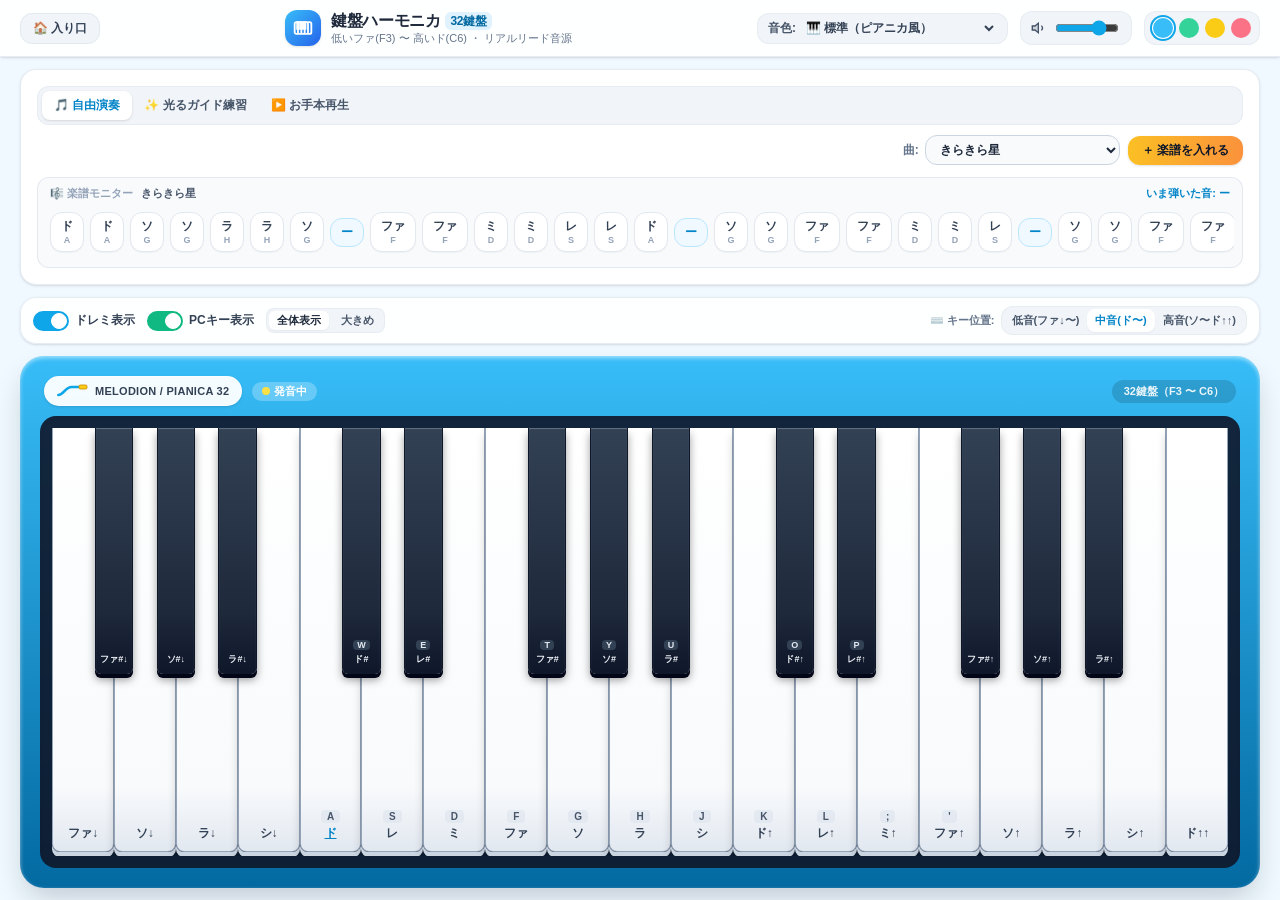
==== commit 047dd1d8: "音源を実録音サンプル化（リコーダー=FreePats CC0／鍵盤ハーモニカ=fese CC BY 4.0）" ====
--- a/pianica.html
+++ b/pianica.html
@@ -2,7 +2,7 @@
 <html lang="ja">
 <head>
   <meta charset="UTF-8" />
-  <meta name="viewport" content="width=device-width, initial-scale=1.0, " />
+  <meta name="viewport" content="width=device-width, initial-scale=1.0, maximum-scale=1.0, user-scalable=no" />
   <title>みんなの鍵盤ハーモニカ 32鍵盤練習アプリ</title>
   <!-- Tailwind CSS -->
   <!-- Google Fonts: 親しみやすく視認性の高い丸ゴシック -->
@@ -77,7 +77,6 @@
     /* 白鍵スタイル */
     .white-key {
       background: linear-gradient(180deg, #ffffff 0%, #f8fafc 85%, #e2e8f0 100%);
-      touch-action: pan-x pan-y;
       border: 1px solid #94a3b8;
       border-top: none;
       border-radius: 0 0 8px 8px;
@@ -96,7 +95,6 @@
     /* 黒鍵スタイル */
     .black-key {
       background: linear-gradient(180deg, #334155 0%, #1e293b 75%, #0f172a 100%);
-      touch-action: pan-x pan-y;
       border: 1px solid #0f172a;
       border-top: none;
       border-radius: 0 0 6px 6px;
@@ -164,11 +162,6 @@
     }
     .breathing {
       animation: breathGlow 0.5s infinite ease-in-out;
-    }
-    .white-key:focus-visible, .black-key:focus-visible {
-      outline: 3px solid #0284c7;
-      outline-offset: -3px;
-      z-index: 40;
     }
 
     /* カスタムスクロールバー（楽譜モニター） */
@@ -209,7 +202,7 @@
           <h1 class="text-base sm:text-lg font-extrabold tracking-tight text-slate-800 leading-tight">
             鍵盤ハーモニカ <span class="text-xs font-bold px-1.5 py-0.5 rounded-md bg-sky-100 text-sky-700 align-middle">32鍵盤</span>
           </h1>
-          <p class="text-[11px] text-slate-500 hidden sm:block">低いファ(F3) 〜 高いド(C6) ・ Web Audio 合成リード音源</p>
+          <p class="text-[11px] text-slate-500 hidden sm:block">低いファ(F3) 〜 高いド(C6) ・ リアルリード音源</p>
         </div>
       </div>
 
@@ -553,7 +546,1668 @@
     </div>
   </div>
 
-<script src="js/pianica.js"></script>
+  <script>
+    /**
+     * ============================================================================
+     * 1. Web Audio API 鍵盤ハーモニカ（リード楽器）サウンドエンジン
+     * ============================================================================
+     */
+    // 実録音サンプル（Hohner Melodica / fese・CC BY 4.0）のアンカー音とループ範囲
+    const PIANICA_SAMPLE_INFO = {
+      60: ['60_C4', 1.6291, 2.68], 64: ['64_E4', 1.4173, 2.58], 67: ['67_G4', 1.2495, 2.5],
+      70: ['70_Bb4', 1.4294, 2.64], 72: ['72_C5', 1.188, 2.63], 76: ['76_E5', 1.5752, 2.69],
+      79: ['79_G5', 1.3, 2.75], 82: ['82_Bb5', 1.7429, 2.73]
+    };
+
+    class PianicaAudioEngine {
+      constructor() {
+        this.ctx = null;
+        this.masterGain = null;
+        this.compressor = null;
+        this.activeVoices = new Map(); // midi -> voice object
+        this.volume = 0.75;
+        this.timbre = 'standard'; // 'standard' | 'soft' | 'accordion'
+        this.sampleBuffers = {};
+        this.sampleRaw = {};
+        this.sampleLoadStarted = false;
+        this.startSamplePreload();
+      }
+
+      // ユーザー操作時にAudioContextを初期化・再開
+      ensureContext() {
+        if (!this.ctx) {
+          const AudioCtx = window.AudioContext || window.webkitAudioContext;
+          this.ctx = new AudioCtx();
+
+          // 和音演奏時の音割れを防ぐコンプレッサー
+          this.compressor = this.ctx.createDynamicsCompressor();
+          this.compressor.threshold.setValueAtTime(-16, this.ctx.currentTime);
+          this.compressor.knee.setValueAtTime(12, this.ctx.currentTime);
+          this.compressor.ratio.setValueAtTime(4, this.ctx.currentTime);
+          this.compressor.attack.setValueAtTime(0.005, this.ctx.currentTime);
+          this.compressor.release.setValueAtTime(0.15, this.ctx.currentTime);
+
+          this.masterGain = this.ctx.createGain();
+          this.masterGain.gain.setValueAtTime(this.volume * 0.45, this.ctx.currentTime);
+
+          this.compressor.connect(this.masterGain);
+          this.masterGain.connect(this.ctx.destination);
+        }
+        this.decodeSamples();
+        if (this.ctx.state === 'suspended') {
+          this.ctx.resume();
+        }
+      }
+
+      setVolume(val) {
+        this.volume = Math.max(0, Math.min(1, val));
+        if (this.masterGain && this.ctx) {
+          this.masterGain.gain.setTargetAtTime(this.volume * 0.45, this.ctx.currentTime, 0.02);
+        }
+      }
+
+      setTimbre(timbre) {
+        this.timbre = timbre;
+      }
+
+      midiToFreq(midi) {
+        return 440 * Math.pow(2, (midi - 69) / 12);
+      }
+
+      // 実録音サンプルの事前読み込み
+      startSamplePreload() {
+        if (this.sampleLoadStarted) return;
+        this.sampleLoadStarted = true;
+        for (const [midi, info] of Object.entries(PIANICA_SAMPLE_INFO)) {
+          fetch('assets/audio/pianica/' + info[0] + '.wav')
+            .then(res => { if (!res.ok) throw new Error('load failed'); return res.arrayBuffer(); })
+            .then(buf => { this.sampleRaw[midi] = buf; this.decodeSample(midi); })
+            .catch(() => { /* 取得できない音はシンセ音で代替する */ });
+        }
+      }
+
+      decodeSample(midi) {
+        if (!this.ctx || !this.sampleRaw[midi] || this.sampleBuffers[midi]) return;
+        this.ctx.decodeAudioData(this.sampleRaw[midi].slice(0),
+          buf => { this.sampleBuffers[midi] = buf; }, () => {});
+      }
+
+      decodeSamples() {
+        for (const midi of Object.keys(this.sampleRaw)) this.decodeSample(midi);
+      }
+
+      // 最も近いアンカー音のサンプルとピッチ変換量（半音）を返す。未読込なら null
+      sampleFor(midi) {
+        let best = null;
+        for (const a of Object.keys(PIANICA_SAMPLE_INFO)) {
+          const anchor = Number(a);
+          if (!this.sampleBuffers[anchor]) continue;
+          const semis = midi - anchor;
+          if (best === null || Math.abs(semis) < Math.abs(best.semis) ||
+              (Math.abs(semis) === Math.abs(best.semis) && anchor > best.anchor)) {
+            best = { anchor, semis };
+          }
+        }
+        if (!best || Math.abs(best.semis) > 2) return null;
+        const info = PIANICA_SAMPLE_INFO[best.anchor];
+        return { buffer: this.sampleBuffers[best.anchor], semis: best.semis, loopStart: info[1], loopEnd: info[2] };
+      }
+
+      // 実録音サンプルで鳴らし始める（押している間ループ持続）
+      noteOn(midi) {
+        this.ensureContext();
+        if (this.activeVoices.has(midi)) return;
+        const found = this.sampleFor(midi);
+        if (!found) { this.noteOnSynth(midi); return; }
+
+        const now = this.ctx.currentTime;
+        const voiceGain = this.ctx.createGain();
+        voiceGain.gain.setValueAtTime(0.0001, now);
+
+        // 音色プリセットはサンプルにかけるフィルターで表現する
+        const filter = this.ctx.createBiquadFilter();
+        filter.type = 'lowpass';
+        filter.Q.setValueAtTime(0.4, now);
+        let detuneLevel = 0;
+        if (this.timbre === 'soft') {
+          filter.frequency.setValueAtTime(2600, now);
+        } else if (this.timbre === 'accordion') {
+          filter.frequency.setValueAtTime(10000, now);
+          detuneLevel = 0.32;
+        } else {
+          filter.frequency.setValueAtTime(9000, now);
+        }
+
+        const src = this.ctx.createBufferSource();
+        src.buffer = found.buffer;
+        src.loop = true;
+        src.loopStart = found.loopStart;
+        src.loopEnd = found.loopEnd;
+        src.playbackRate.setValueAtTime(Math.pow(2, found.semis / 12), now);
+        src.connect(filter);
+        const srcs = [src];
+
+        if (detuneLevel > 0) {
+          const src2 = this.ctx.createBufferSource();
+          src2.buffer = found.buffer;
+          src2.loop = true;
+          src2.loopStart = found.loopStart;
+          src2.loopEnd = found.loopEnd;
+          src2.playbackRate.setValueAtTime(Math.pow(2, found.semis / 12), now);
+          src2.detune.setValueAtTime(9, now);
+          const g2 = this.ctx.createGain();
+          g2.gain.setValueAtTime(detuneLevel, now);
+          src2.connect(g2);
+          g2.connect(filter);
+          srcs.push(src2);
+        }
+
+        filter.connect(voiceGain);
+        voiceGain.connect(this.compressor);
+
+        // サンプル自体のアタックを活かしつつ、クリック音を避ける短いフェード
+        voiceGain.gain.linearRampToValueAtTime(1.0, now + 0.012);
+        voiceGain.gain.linearRampToValueAtTime(0.92, now + 0.16);
+
+        for (const srcNode of srcs) srcNode.start(now);
+        this.activeVoices.set(midi, { srcs, voiceGain });
+      }
+
+      // 指定MIDIノートの音を鳴らし始める（押している間持続）
+      noteOnSynth(midi) {
+        this.ensureContext();
+        if (this.activeVoices.has(midi)) return;
+
+        const now = this.ctx.currentTime;
+        const freq = this.midiToFreq(midi);
+
+        // ボイス全体のエンベロープ用Gain
+        const voiceGain = this.ctx.createGain();
+        voiceGain.gain.setValueAtTime(0.0001, now);
+
+        // リード楽器らしい倍音整形フィルター（ローパス＋フォルマント感）
+        const filter = this.ctx.createBiquadFilter();
+        filter.type = 'lowpass';
+
+        // 音色プリセットごとのパラメータ設定
+        let attackTime = 0.028;
+        let sawLevel = 0.45;
+        let triLevel = 0.45;
+        let sqLevel = 0.18;
+        let detuneCents = 4;
+        let baseCutoff = freq * 4.2;
+        let peakCutoff = freq * 7.5;
+        let filterQ = 2.2;
+
+        if (this.timbre === 'soft') {
+          // やわらか（メロディオン風）
+          attackTime = 0.04;
+          sawLevel = 0.25;
+          triLevel = 0.65;
+          sqLevel = 0.08;
+          detuneCents = 2;
+          baseCutoff = freq * 2.8;
+          peakCutoff = freq * 4.5;
+          filterQ = 1.2;
+        } else if (this.timbre === 'accordion') {
+          // アコーディオン風（ミュゼットデチューン強め）
+          attackTime = 0.032;
+          sawLevel = 0.50;
+          triLevel = 0.30;
+          sqLevel = 0.25;
+          detuneCents = 11;
+          baseCutoff = freq * 4.8;
+          peakCutoff = freq * 8.2;
+          filterQ = 2.6;
+        }
+
+        // 高音域でフィルターが極端に高くなりすぎないよう制限
+        baseCutoff = Math.min(baseCutoff, 5200);
+        peakCutoff = Math.min(peakCutoff, 7500);
+
+        filter.Q.setValueAtTime(filterQ, now);
+        filter.frequency.setValueAtTime(baseCutoff * 0.7, now);
+        // 息を吹き込んだ瞬間の明るい立ち上がり
+        filter.frequency.exponentialRampToValueAtTime(peakCutoff, now + attackTime + 0.03);
+        filter.frequency.exponentialRampToValueAtTime(baseCutoff, now + attackTime + 0.22);
+
+        // オシレーター1: Sawtooth（金属リードの豊かな倍音）
+        const osc1 = this.ctx.createOscillator();
+        osc1.type = 'sawtooth';
+        osc1.frequency.setValueAtTime(freq, now);
+        const gain1 = this.ctx.createGain();
+        gain1.gain.setValueAtTime(sawLevel, now);
+
+        // オシレーター2: Triangle（基音の温かみと芯）
+        const osc2 = this.ctx.createOscillator();
+        osc2.type = 'triangle';
+        osc2.frequency.setValueAtTime(freq, now);
+        const gain2 = this.ctx.createGain();
+        gain2.gain.setValueAtTime(triLevel, now);
+
+        // オシレーター3: Square/Detuned（わずかなリードの揺らぎ・厚み）
+        const osc3 = this.ctx.createOscillator();
+        osc3.type = this.timbre === 'accordion' ? 'sawtooth' : 'square';
+        osc3.frequency.setValueAtTime(freq, now);
+        osc3.detune.setValueAtTime(detuneCents, now);
+        const gain3 = this.ctx.createGain();
+        gain3.gain.setValueAtTime(sqLevel, now);
+
+        // 息の自然なビブラート（LFO）
+        const lfo = this.ctx.createOscillator();
+        lfo.type = 'sine';
+        lfo.frequency.setValueAtTime(4.8, now);
+        const lfoGain = this.ctx.createGain();
+        lfoGain.gain.setValueAtTime(0, now);
+        // 0.25秒後からゆっくりビブラートがかかる
+        lfoGain.gain.linearRampToValueAtTime(0, now + 0.25);
+        lfoGain.gain.linearRampToValueAtTime(3.5, now + 0.7);
+
+        lfo.connect(lfoGain);
+        lfoGain.connect(osc1.frequency);
+        lfoGain.connect(osc2.frequency);
+
+        // 接続
+        osc1.connect(gain1);
+        osc2.connect(gain2);
+        osc3.connect(gain3);
+
+        gain1.connect(filter);
+        gain2.connect(filter);
+        gain3.connect(filter);
+
+        filter.connect(voiceGain);
+        voiceGain.connect(this.compressor);
+
+        // ADSR エンベロープ（アタック〜サステイン）
+        voiceGain.gain.linearRampToValueAtTime(1.0, now + attackTime);
+        voiceGain.gain.linearRampToValueAtTime(0.86, now + attackTime + 0.12);
+
+        osc1.start(now);
+        osc2.start(now);
+        osc3.start(now);
+        lfo.start(now);
+
+        this.activeVoices.set(midi, {
+          osc1, osc2, osc3, lfo, voiceGain
+        });
+      }
+
+      // 鍵盤を離したときに音を止める
+      noteOff(midi) {
+        const voice = this.activeVoices.get(midi);
+        if (!voice || !this.ctx) return;
+
+        const now = this.ctx.currentTime;
+        const releaseTime = 0.075;
+
+        voice.voiceGain.gain.cancelScheduledValues(now);
+        voice.voiceGain.gain.setValueAtTime(Math.max(voice.voiceGain.gain.value, 0.001), now);
+        voice.voiceGain.gain.exponentialRampToValueAtTime(0.0001, now + releaseTime);
+
+        setTimeout(() => {
+          try {
+            if (voice.srcs) {
+              for (const srcNode of voice.srcs) {
+                try { srcNode.stop(); } catch (e) {}
+                srcNode.disconnect();
+              }
+            } else {
+              voice.osc1.stop();
+              voice.osc2.stop();
+              voice.osc3.stop();
+              voice.lfo.stop();
+              voice.osc1.disconnect();
+              voice.osc2.disconnect();
+              voice.osc3.disconnect();
+              voice.lfo.disconnect();
+            }
+            voice.voiceGain.disconnect();
+          } catch (e) {
+            // 既に停止済みの場合は無視
+          }
+        }, (releaseTime + 0.03) * 1000);
+
+        this.activeVoices.delete(midi);
+      }
+
+      // すべての音を即座に停止
+      stopAll() {
+        for (const midi of Array.from(this.activeVoices.keys())) {
+          this.noteOff(midi);
+        }
+      }
+    }
+
+    /**
+     * ============================================================================
+     * 2. 32鍵盤（F3〜C6）データ定義 ＆ ドレミ楽譜パーサー
+     * ============================================================================
+     */
+    const NOTE_NAMES_JP = ['ド', 'ド#', 'レ', 'レ#', 'ミ', 'ファ', 'ファ#', 'ソ', 'ソ#', 'ラ', 'ラ#', 'シ'];
+
+    // F3(53) 〜 C6(84) の32鍵盤マスターデータ生成
+    const KEYS_DATA = [];
+    let whiteKeyCounter = 0;
+    for (let midi = 53; midi <= 84; midi++) {
+      const pitchClass = midi % 12;
+      const octave = Math.floor(midi / 12) - 1; // MIDI 60 = C4
+      const isBlack = [1, 3, 6, 8, 10].includes(pitchClass);
+      const baseName = NOTE_NAMES_JP[pitchClass];
+
+      // オクターブ記号（C4〜B4を基準とし、低い音に↓、高い音に↑、C6に↑↑）
+      let octSuffix = '';
+      if (octave === 3) octSuffix = '↓';
+      else if (octave === 5) octSuffix = '↑';
+      else if (octave >= 6) octSuffix = '↑↑';
+
+      const displayName = `${baseName}${octSuffix}`;
+
+      KEYS_DATA.push({
+        midi,
+        pitchClass,
+        octave,
+        isBlack,
+        baseName,
+        octSuffix,
+        displayName,
+        whiteIndex: isBlack ? whiteKeyCounter - 1 : whiteKeyCounter
+      });
+
+      if (!isBlack) {
+        whiteKeyCounter++;
+      }
+    }
+    const TOTAL_WHITE_KEYS = whiteKeyCounter; // 19白鍵
+
+    // 内蔵プリセット曲（6曲）
+    const PRESET_SONGS = [
+      {
+        id: 'preset_twinkle',
+        title: 'きらきら星',
+        isPreset: true,
+        scoreText: 'ド ド ソ ソ ラ ラ ソ ー ファ ファ ミ ミ レ レ ド ー ソ ソ ファ ファ ミ ミ レ ー ソ ソ ファ ファ ミ ミ レ ー ド ド ソ ソ ラ ラ ソ ー ファ ファ ミ ミ レ レ ド ー'
+      },
+      {
+        id: 'preset_tulip',
+        title: 'チューリップ',
+        isPreset: true,
+        scoreText: 'ド レ ミ ー ド レ ミ ー ソ ミ レ ド レ ミ レ ー ド レ ミ ー ド レ ミ ー ソ ミ レ ド レ ミ ド ー ソ ソ ミ ソ ラ ラ ソ ー ミ ミ レ レ ド ー'
+      },
+      {
+        id: 'preset_frog',
+        title: 'カエルの合唱',
+        isPreset: true,
+        scoreText: 'ド レ ミ ファ ミ レ ド ー ミ ファ ソ ラ ソ ファ ミ ー ド ー ド ー ド ー ド ー ド レ ミ ファ ミ レ ド ー'
+      },
+      {
+        id: 'preset_saints',
+        title: '聖者の行進',
+        isPreset: true,
+        scoreText: 'ド ミ ファ ソ ー ド ミ ファ ソ ー ド ミ ファ ソ ミ ド ミ レ ー ミ ミ レ ド ド ミ ソ ソ ファ ー ミ ファ ソ ミ ド レ ド ー'
+      },
+      {
+        id: 'preset_ode_to_joy',
+        title: '喜びの歌（交響曲第9番）',
+        isPreset: true,
+        scoreText: 'ミ ミ ファ ソ ソ ファ ミ レ ド ド レ ミ ミ ー レ レ ー ミ ミ ファ ソ ソ ファ ミ レ ド ド レ ミ レ ー ド ド ー'
+      },
+      {
+        id: 'preset_mary',
+        title: 'メリーさんの羊',
+        isPreset: true,
+        scoreText: 'ミ レ ド レ ミ ミ ミ ー レ レ レ ー ミ ソ ソ ー ミ レ ド レ ミ ミ ミ ミ レ レ ミ レ ド ー'
+      }
+    ];
+
+    /**
+     * 柔軟なドレミテキストパーサー
+     * 「ド」「高いド」「低いソ」「ド↑」「ド↓」「ド↑↑」「ファ#」「シ♭」「ー」「休」などを解析
+     */
+    function parseDoremiText(rawText) {
+      if (!rawText || !rawText.trim()) return [];
+
+      // 全角英数字・記号の正規化
+      let normalized = rawText
+        .replace(/＃/g, '#')
+        .replace(/♯/g, '#')
+        .replace(/♭/g, 'b')
+        .replace(/－|―|—|〜/g, 'ー')
+        .replace(/[　、，,/|・\r\n]+/g, ' ');
+
+      // トークン抽出用正規表現（スペースがなくても連続ドレミを切り出せる）
+      const tokenRegex = /(一番高い|いちばんたかい|高い|たかい|低い|ひくい)?(ド|レ|ミ|ファ|ソ|ラ|シ)(#|b)?(↑↑|↑|↓)?|(ー)|(休)/g;
+
+      const pitchMap = {
+        'ド': 0,
+        'レ': 2,
+        'ミ': 4,
+        'ファ': 5,
+        'ソ': 7,
+        'ラ': 9,
+        'シ': 11
+      };
+
+      const notes = [];
+      let match;
+
+      while ((match = tokenRegex.exec(normalized)) !== null) {
+        const [full, prefix, noteName, accidental, arrow, extendSymbol, restSymbol] = match;
+
+        if (extendSymbol) {
+          // 前の音を伸ばす「ー」
+          notes.push({
+            type: 'extend',
+            label: 'ー',
+            midi: null
+          });
+          continue;
+        }
+
+        if (restSymbol) {
+          // 休符「休」
+          notes.push({
+            type: 'rest',
+            label: '休',
+            midi: null
+          });
+          continue;
+        }
+
+        if (noteName) {
+          let semitone = pitchMap[noteName];
+          if (accidental === '#') semitone += 1;
+          if (accidental === 'b') semitone -= 1;
+
+          // デフォルトオクターブは4（真ん中のド C4 = 60）
+          let octave = 4;
+          if (prefix === '低い' || prefix === 'ひくい' || arrow === '↓') {
+            octave = 3;
+          } else if (prefix === '一番高い' || prefix === 'いちばんたかい' || arrow === '↑↑') {
+            octave = 6;
+          } else if (prefix === '高い' || prefix === 'たかい' || arrow === '↑') {
+            octave = 5;
+          }
+
+          let midi = (octave + 1) * 12 + semitone;
+
+          // 32鍵盤の範囲（F3=53 〜 C6=84）に自動クランプして安全に鳴らす
+          if (midi < 53) midi = 53;
+          if (midi > 84) midi = 84;
+
+          const keyInfo = KEYS_DATA.find(k => k.midi === midi);
+          notes.push({
+            type: 'note',
+            midi,
+            label: keyInfo ? keyInfo.displayName : noteName
+          });
+        }
+      }
+
+      return notes;
+    }
+
+    /**
+     * ============================================================================
+     * 3. アプリケーション状態管理 ＆ UIコントローラー
+     * ============================================================================
+     */
+    const audio = new PianicaAudioEngine();
+
+    const state = {
+      mode: 'free', // 'free' | 'guide' | 'auto'
+      songs: [],
+      currentSongId: 'preset_twinkle',
+      parsedNotes: [],
+      stepIndex: 0, // 現在の楽譜インデックス
+      isAutoPlaying: false,
+      autoPlayTimer: null,
+      bpm: 105,
+      showDoremi: true,
+      showKeyLabel: true,
+      keyShiftWhiteIndex: 4, // デフォルトは4（C4＝真ん中のドから開始）
+      zoomMode: 'fit', // 'fit' | 'large'
+      isMouseDown: false,
+      mouseActiveMidi: null,
+      touchActiveMidis: new Set(),
+      keyboardActiveMidis: new Map(), // code -> midi
+      isStepRecording: false,
+      editingSongId: null,
+      padOctave: 'mid',
+      pendingDeleteId: null
+    };
+
+    // PCキーボードのマッピング定義（下段＝白鍵、上段＝右上の黒鍵）
+    const WHITE_KEY_CODES = [
+      { code: 'KeyA', label: 'A' },
+      { code: 'KeyS', label: 'S' },
+      { code: 'KeyD', label: 'D' },
+      { code: 'KeyF', label: 'F' },
+      { code: 'KeyG', label: 'G' },
+      { code: 'KeyH', label: 'H' },
+      { code: 'KeyJ', label: 'J' },
+      { code: 'KeyK', label: 'K' },
+      { code: 'KeyL', label: 'L' },
+      { code: 'Semicolon', label: ';' },
+      { code: 'Quote', label: "'" }
+    ];
+
+    const BLACK_KEY_CODES = [
+      { code: 'KeyW', label: 'W' },
+      { code: 'KeyE', label: 'E' },
+      { code: 'KeyR', label: 'R' },
+      { code: 'KeyT', label: 'T' },
+      { code: 'KeyY', label: 'Y' },
+      { code: 'KeyU', label: 'U' },
+      { code: 'KeyI', label: 'I' },
+      { code: 'KeyO', label: 'O' },
+      { code: 'KeyP', label: 'P' },
+      { code: 'BracketLeft', label: '[' }
+    ];
+
+    let codeToMidiMap = new Map();
+    let midiToKeyLabelMap = new Map();
+
+    // 現在のシフト位置に応じてPCキー割り当てを再計算
+    function rebuildKeyboardMapping() {
+      codeToMidiMap.clear();
+      midiToKeyLabelMap.clear();
+
+      const whiteKeys = KEYS_DATA.filter(k => !k.isBlack);
+      const startWhiteIdx = state.keyShiftWhiteIndex;
+
+      WHITE_KEY_CODES.forEach((wk, i) => {
+        const targetWhite = whiteKeys[startWhiteIdx + i];
+        if (!targetWhite) return;
+
+        codeToMidiMap.set(wk.code, targetWhite.midi);
+        midiToKeyLabelMap.set(targetWhite.midi, wk.label);
+
+        // この白鍵のすぐ右隣（midi + 1）に黒鍵が存在すれば、対応する上段キーを割り当て
+        const rightBlack = KEYS_DATA.find(k => k.midi === targetWhite.midi + 1 && k.isBlack);
+        if (rightBlack && BLACK_KEY_CODES[i]) {
+          codeToMidiMap.set(BLACK_KEY_CODES[i].code, rightBlack.midi);
+          midiToKeyLabelMap.set(rightBlack.midi, BLACK_KEY_CODES[i].label);
+        }
+      });
+    }
+
+    // トースト通知表示
+    function showToast(message, type = 'info') {
+      const container = document.getElementById('toastContainer');
+      const toast = document.createElement('div');
+      const bgClass = type === 'success' ? 'bg-emerald-600' : type === 'error' ? 'bg-rose-600' : 'bg-slate-800';
+      toast.className = `${bgClass} text-white text-xs sm:text-sm font-bold px-4 py-2.5 rounded-2xl shadow-lg transition-all duration-300 transform translate-y-2 opacity-0`;
+      toast.textContent = message;
+      container.appendChild(toast);
+
+      requestAnimationFrame(() => {
+        toast.classList.remove('translate-y-2', 'opacity-0');
+      });
+
+      setTimeout(() => {
+        toast.classList.add('opacity-0', 'translate-y-2');
+        setTimeout(() => toast.remove(), 300);
+      }, 2600);
+    }
+
+    /**
+     * ============================================================================
+     * 4. 32鍵盤UIの描画と視覚更新
+     * ============================================================================
+     */
+    function renderKeyboard() {
+      const stage = document.getElementById('keyboardStage');
+      stage.innerHTML = '';
+      rebuildKeyboardMapping();
+
+      // ズームモードに応じたステージ幅設定
+      if (state.zoomMode === 'large') {
+        stage.style.width = '1120px';
+      } else {
+        stage.style.width = '100%';
+        stage.style.minWidth = '640px';
+      }
+
+      const whiteWidthPercent = 100 / TOTAL_WHITE_KEYS;
+      const blackWidthPercent = whiteWidthPercent * 0.62;
+
+      // 1. 白鍵を描画
+      KEYS_DATA.filter(k => !k.isBlack).forEach((keyObj, idx) => {
+        const keyEl = document.createElement('div');
+        keyEl.dataset.midi = keyObj.midi;
+        keyEl.className = 'white-key absolute top-0 bottom-0 flex flex-col justify-end items-center pb-2 sm:pb-3 cursor-pointer z-10';
+        keyEl.style.left = `${idx * whiteWidthPercent}%`;
+        keyEl.style.width = `${whiteWidthPercent}%`;
+
+        // ガイド用「ここ！」マーカー
+        const guideMarker = document.createElement('div');
+        guideMarker.className = 'guide-badge hidden absolute top-2 px-1.5 py-0.5 rounded-full bg-amber-500 text-white text-[9px] sm:text-[10px] font-extrabold shadow animate-bounce pointer-events-none';
+        guideMarker.textContent = 'ここ!';
+        keyEl.appendChild(guideMarker);
+
+        // PCキーラベル
+        const pcLabel = midiToKeyLabelMap.get(keyObj.midi);
+        const pcBadge = document.createElement('span');
+        pcBadge.className = `pc-key-label text-[10px] sm:text-[11px] font-extrabold px-1.5 py-0.2 rounded bg-slate-200/85 text-slate-600 mb-1 pointer-events-none ${state.showKeyLabel && pcLabel ? '' : 'hidden'}`;
+        pcBadge.textContent = pcLabel || '';
+        keyEl.appendChild(pcBadge);
+
+        // ドレミラベル
+        const doremiSpan = document.createElement('span');
+        const isMiddleC = keyObj.midi === 60;
+        doremiSpan.className = `doremi-label text-xs sm:text-sm font-extrabold pointer-events-none leading-none ${isMiddleC ? 'text-sky-600 underline decoration-2' : 'text-slate-700'} ${state.showDoremi ? '' : 'hidden'}`;
+        doremiSpan.textContent = keyObj.displayName;
+        keyEl.appendChild(doremiSpan);
+
+        stage.appendChild(keyEl);
+      });
+
+      // 2. 黒鍵を描画
+      KEYS_DATA.filter(k => k.isBlack).forEach((keyObj) => {
+        const keyEl = document.createElement('div');
+        keyEl.dataset.midi = keyObj.midi;
+        keyEl.className = 'black-key absolute top-0 h-[58%] flex flex-col justify-end items-center pb-2 cursor-pointer z-20';
+
+        // 対応する左白鍵の右端にまたがるように配置
+        const leftPos = (keyObj.whiteIndex + 1) * whiteWidthPercent - (blackWidthPercent / 2);
+        keyEl.style.left = `${leftPos}%`;
+        keyEl.style.width = `${blackWidthPercent}%`;
+
+        // ガイド用「ここ！」マーカー
+        const guideMarker = document.createElement('div');
+        guideMarker.className = 'guide-badge hidden absolute top-1.5 px-1 py-0.2 rounded-full bg-yellow-300 text-slate-900 text-[8px] font-extrabold shadow animate-bounce pointer-events-none';
+        guideMarker.textContent = '▼';
+        keyEl.appendChild(guideMarker);
+
+        // PCキーラベル
+        const pcLabel = midiToKeyLabelMap.get(keyObj.midi);
+        const pcBadge = document.createElement('span');
+        pcBadge.className = `pc-key-label text-[9px] sm:text-[10px] font-extrabold px-1 rounded bg-slate-700 text-slate-200 mb-1 pointer-events-none ${state.showKeyLabel && pcLabel ? '' : 'hidden'}`;
+        pcBadge.textContent = pcLabel || '';
+        keyEl.appendChild(pcBadge);
+
+        // ドレミラベル（黒鍵は#表記をコンパクトに）
+        const doremiSpan = document.createElement('span');
+        doremiSpan.className = `doremi-label text-[9px] sm:text-[10px] font-bold text-slate-100 text-center leading-tight pointer-events-none ${state.showDoremi ? '' : 'hidden'}`;
+        doremiSpan.textContent = keyObj.displayName;
+        keyEl.appendChild(doremiSpan);
+
+        stage.appendChild(keyEl);
+      });
+
+      updateGuideHighlights();
+    }
+
+    // 鍵盤の押下ビジュアル更新
+    function setKeyVisualPressed(midi, isPressed) {
+      const keyEl = document.querySelector(`[data-midi="${midi}"]`);
+      if (!keyEl) return;
+      if (isPressed) {
+        keyEl.classList.add('active');
+      } else {
+        keyEl.classList.remove('active');
+      }
+
+      // 発音中インジケーターと吹き口の反応
+      const anyActive = audio.activeVoices.size > 0;
+      const breathInd = document.getElementById('activeBreathIndicator');
+      const mouthpiece = document.getElementById('mouthpieceVisual');
+      if (anyActive) {
+        breathInd.classList.remove('hidden');
+        mouthpiece.classList.add('breathing');
+      } else {
+        breathInd.classList.add('hidden');
+        mouthpiece.classList.remove('breathing');
+      }
+    }
+
+    // 発音トリガー（共通処理：音出し＋UI更新＋練習判定＋ステップ録音）
+    function triggerNoteOn(midi, source = 'user') {
+      const keyInfo = KEYS_DATA.find(k => k.midi === midi);
+      if (!keyInfo) return;
+
+      audio.noteOn(midi);
+      setKeyVisualPressed(midi, true);
+
+      document.getElementById('lastPlayedNoteDisplay').textContent = `いま弾いた音: ${keyInfo.displayName}`;
+
+      // ステップ録音モード中の場合、楽譜テキストに追記
+      if (state.isStepRecording && source === 'user') {
+        appendTokenToScoreEditor(keyInfo.displayName);
+      }
+
+      // 「光るガイド練習モード」の判定
+      if (state.mode === 'guide' && source === 'user') {
+        handleGuideModeInput(midi, keyInfo);
+      }
+    }
+
+    function triggerNoteOff(midi) {
+      audio.noteOff(midi);
+      setKeyVisualPressed(midi, false);
+    }
+
+    /**
+     * ============================================================================
+     * 5. 楽譜データ管理・楽譜モニター・練習＆自動再生ロジック
+     * ============================================================================
+     */
+    function loadSongsFromStorage() {
+      let customSongs = [];
+      try {
+        const saved = localStorage.getItem('pianica_custom_songs_v1');
+        if (saved) customSongs = JSON.parse(saved);
+      } catch (e) {
+        customSongs = [];
+      }
+      state.songs = [...PRESET_SONGS, ...customSongs];
+    }
+
+    function saveCustomSongsToStorage() {
+      const customOnly = state.songs.filter(s => !s.isPreset);
+      try {
+        localStorage.setItem('pianica_custom_songs_v1', JSON.stringify(customOnly));
+      } catch (e) {
+        showToast('ブラウザの保存容量がいっぱいです', 'error');
+      }
+    }
+
+    function populateSongSelect() {
+      const select = document.getElementById('songSelect');
+      select.innerHTML = '';
+
+      const presetGroup = document.createElement('optgroup');
+      presetGroup.label = '🎵 内蔵プリセット曲';
+      state.songs.filter(s => s.isPreset).forEach(song => {
+        const opt = document.createElement('option');
+        opt.value = song.id;
+        opt.textContent = song.title;
+        presetGroup.appendChild(opt);
+      });
+      select.appendChild(presetGroup);
+
+      const customSongs = state.songs.filter(s => !s.isPreset);
+      if (customSongs.length > 0) {
+        const customGroup = document.createElement('optgroup');
+        customGroup.label = '⭐ マイ楽譜（保存した曲）';
+        customSongs.forEach(song => {
+          const opt = document.createElement('option');
+          opt.value = song.id;
+          opt.textContent = song.title;
+          customGroup.appendChild(opt);
+        });
+        select.appendChild(customGroup);
+      }
+
+      select.value = state.currentSongId;
+      updateCustomSongButtons();
+    }
+
+    function updateCustomSongButtons() {
+      const song = state.songs.find(s => s.id === state.currentSongId);
+      const actionsEl = document.getElementById('customSongActions');
+      if (song && !song.isPreset) {
+        actionsEl.classList.remove('hidden');
+        actionsEl.classList.add('flex');
+      } else {
+        actionsEl.classList.add('hidden');
+        actionsEl.classList.remove('flex');
+      }
+    }
+
+    function selectSong(songId) {
+      stopAutoPlay();
+      state.currentSongId = songId;
+      const song = state.songs.find(s => s.id === songId) || state.songs[0];
+      state.currentSongId = song.id;
+      state.parsedNotes = parseDoremiText(song.scoreText);
+      state.stepIndex = 0;
+
+      // ガイドモードで最初が「ー」や「休」の場合は最初の実音符まで進める
+      if (state.mode === 'guide') {
+        advanceToNextPlayableNote();
+      }
+
+      document.getElementById('currentSongTitleDisplay').textContent = song.title;
+      document.getElementById('songSelect').value = song.id;
+      updateCustomSongButtons();
+      renderScoreRibbon();
+      updatePracticeStatusUI();
+      updateGuideHighlights();
+    }
+
+    // ガイド練習モード用：実際に鍵盤を押すべき次の音符（type === 'note'）までインデックスを進める
+    function advanceToNextPlayableNote() {
+      while (
+        state.stepIndex < state.parsedNotes.length &&
+        state.parsedNotes[state.stepIndex].type !== 'note'
+      ) {
+        state.stepIndex++;
+      }
+    }
+
+    // 楽譜モニター（横スクロールリボン）描画
+    function renderScoreRibbon() {
+      const ribbon = document.getElementById('scoreRibbon');
+      ribbon.innerHTML = '';
+
+      if (state.parsedNotes.length === 0) {
+        ribbon.innerHTML = '<span class="text-xs text-slate-400 px-2">楽譜データがありません</span>';
+        return;
+      }
+
+      state.parsedNotes.forEach((item, idx) => {
+        const chip = document.createElement('div');
+        chip.dataset.step = idx;
+
+        const isCurrent = (state.mode !== 'free') && idx === state.stepIndex;
+        const isPast = (state.mode !== 'free') && idx < state.stepIndex;
+
+        let baseStyle = 'shrink-0 px-2.5 py-1.5 rounded-xl border text-center transition-all duration-150 flex flex-col items-center justify-center min-w-[44px] ';
+        if (isCurrent) {
+          baseStyle += 'bg-amber-300 border-amber-500 text-slate-900 font-extrabold scale-110 shadow-md ring-2 ring-amber-400/50';
+        } else if (isPast) {
+          baseStyle += 'bg-slate-200/70 border-slate-200 text-slate-400 font-bold';
+        } else if (item.type === 'extend') {
+          baseStyle += 'bg-sky-50 border-sky-200 text-sky-600 font-bold';
+        } else if (item.type === 'rest') {
+          baseStyle += 'bg-slate-100 border-slate-200 text-slate-500 font-bold';
+        } else {
+          baseStyle += 'bg-white border-slate-200 text-slate-700 font-extrabold shadow-2xs';
+        }
+
+        chip.className = baseStyle;
+
+        const noteText = document.createElement('span');
+        noteText.className = 'text-xs sm:text-sm leading-tight';
+        noteText.textContent = item.label;
+        chip.appendChild(noteText);
+
+        // PCキーヒントを小さく表示（音符のみ）
+        if (item.type === 'note' && state.showKeyLabel) {
+          const keyChar = midiToKeyLabelMap.get(item.midi);
+          if (keyChar) {
+            const keyHint = document.createElement('span');
+            keyHint.className = `text-[9px] leading-none mt-0.5 ${isCurrent ? 'text-amber-900 font-extrabold' : 'text-slate-400'}`;
+            keyHint.textContent = keyChar;
+            chip.appendChild(keyHint);
+          }
+        }
+
+        ribbon.appendChild(chip);
+      });
+
+      // 現在の音符カードを中央へスムーズスクロール
+      if (state.mode !== 'free') {
+        const activeChip = ribbon.querySelector(`[data-step="${state.stepIndex}"]`);
+        if (activeChip) {
+          activeChip.scrollIntoView({ behavior: 'smooth', block: 'nearest', inline: 'center' });
+        }
+      }
+    }
+
+    // 鍵盤の光るガイドハイライト更新
+    function updateGuideHighlights() {
+      // 既存のハイライト解除
+      document.querySelectorAll('.guide-target').forEach(el => el.classList.remove('guide-target'));
+      document.querySelectorAll('.guide-badge').forEach(el => el.classList.add('hidden'));
+
+      if (state.mode === 'free') return;
+
+      const currentItem = state.parsedNotes[state.stepIndex];
+      if (!currentItem || currentItem.type !== 'note') return;
+
+      const targetKeyEl = document.querySelector(`[data-midi="${currentItem.midi}"]`);
+      if (targetKeyEl) {
+        targetKeyEl.classList.add('guide-target');
+        const badge = targetKeyEl.querySelector('.guide-badge');
+        if (badge) badge.classList.remove('hidden');
+
+        // 鍵盤エリアが横スクロールしている場合、光る鍵盤が見える位置へ自動スクロール
+        targetKeyEl.scrollIntoView({ behavior: 'smooth', block: 'nearest', inline: 'center' });
+      }
+    }
+
+    // 練習進捗バッジ更新
+    function updatePracticeStatusUI() {
+      const badge = document.getElementById('practiceBadge');
+      const progressText = document.getElementById('practiceProgressText');
+
+      const totalNotes = state.parsedNotes.filter(n => n.type === 'note').length;
+      const completedNotes = state.parsedNotes.slice(0, state.stepIndex).filter(n => n.type === 'note').length;
+      progressText.textContent = `${completedNotes} / ${totalNotes} 音`;
+
+      const currentItem = state.parsedNotes[state.stepIndex];
+      if (!currentItem) {
+        badge.textContent = '🎉 完走！';
+        badge.className = 'px-2.5 py-1 rounded-lg bg-emerald-100 text-emerald-800 text-xs font-extrabold';
+      } else {
+        const keyHint = currentItem.midi ? midiToKeyLabelMap.get(currentItem.midi) : null;
+        badge.textContent = `次の音: ${currentItem.label}${keyHint ? ` [${keyHint}]` : ''}`;
+        badge.className = 'px-2.5 py-1 rounded-lg bg-amber-100 text-amber-800 text-xs font-extrabold';
+      }
+    }
+
+    // 光るガイド練習モードの正誤判定
+    function handleGuideModeInput(pressedMidi, keyInfo) {
+      const targetItem = state.parsedNotes[state.stepIndex];
+      if (!targetItem) return;
+
+      const feedbackEl = document.getElementById('feedbackMessage');
+
+      if (pressedMidi === targetItem.midi) {
+        // 正解！
+        feedbackEl.style.opacity = '0';
+        state.stepIndex++;
+        advanceToNextPlayableNote();
+
+        renderScoreRibbon();
+        updatePracticeStatusUI();
+        updateGuideHighlights();
+
+        // 最後まで弾ききったらクリア画面表示
+        if (state.stepIndex >= state.parsedNotes.length) {
+          const song = state.songs.find(s => s.id === state.currentSongId);
+          document.getElementById('clearSongNameText').textContent = `「${song ? song.title : ''}」クリアおめでとう！`;
+          document.getElementById('clearOverlay').classList.remove('hidden');
+        }
+      } else {
+        // 違う鍵盤を押したとき
+        const wrongKeyEl = document.querySelector(`[data-midi="${pressedMidi}"]`);
+        if (wrongKeyEl) {
+          wrongKeyEl.classList.add('key-wrong');
+          setTimeout(() => wrongKeyEl.classList.remove('key-wrong'), 280);
+        }
+        feedbackEl.textContent = `おしい！いま「${keyInfo.displayName}」を押したよ（次は「${targetItem.label}」）`;
+        feedbackEl.style.opacity = '1';
+      }
+    }
+
+    /**
+     * お手本自動再生エンジン
+     */
+    function startAutoPlay() {
+      if (state.isAutoPlaying) return;
+      if (state.parsedNotes.length === 0) return;
+
+      if (state.stepIndex >= state.parsedNotes.length) {
+        state.stepIndex = 0;
+      }
+
+      state.isAutoPlaying = true;
+      updateAutoPlayButtonUI();
+      playAutoStep();
+    }
+
+    function stopAutoPlay() {
+      state.isAutoPlaying = false;
+      if (state.autoPlayTimer) {
+        clearTimeout(state.autoPlayTimer);
+        state.autoPlayTimer = null;
+      }
+      audio.stopAll();
+      document.querySelectorAll('.white-key.active, .black-key.active').forEach(el => el.classList.remove('active'));
+      updateAutoPlayButtonUI();
+    }
+
+    function updateAutoPlayButtonUI() {
+      const btn = document.getElementById('autoPlayToggleBtn');
+      if (state.isAutoPlaying) {
+        btn.textContent = '⏸ 一時停止';
+        btn.className = 'px-3.5 py-1.5 rounded-xl bg-amber-500 hover:bg-amber-600 text-white text-xs font-extrabold shadow-sm transition';
+      } else {
+        btn.textContent = '▶️ 再生スタート';
+        btn.className = 'px-3.5 py-1.5 rounded-xl bg-sky-500 hover:bg-sky-600 text-white text-xs font-extrabold shadow-sm transition';
+      }
+    }
+
+    function playAutoStep() {
+      if (!state.isAutoPlaying) return;
+
+      if (state.stepIndex >= state.parsedNotes.length) {
+        stopAutoPlay();
+        state.stepIndex = 0;
+        renderScoreRibbon();
+        updatePracticeStatusUI();
+        updateGuideHighlights();
+        showToast('お手本演奏が終わりました 🎵', 'success');
+        return;
+      }
+
+      const currentItem = state.parsedNotes[state.stepIndex];
+      const beatMs = (60 / state.bpm) * 1000;
+
+      // 連続する「ー」の数を数えて音の持続時間を計算
+      let extendCount = 0;
+      while (
+        state.stepIndex + 1 + extendCount < state.parsedNotes.length &&
+        state.parsedNotes[state.stepIndex + 1 + extendCount].type === 'extend'
+      ) {
+        extendCount++;
+      }
+
+      const totalSteps = 1 + extendCount;
+      const totalDurationMs = beatMs * totalSteps;
+
+      renderScoreRibbon();
+      updatePracticeStatusUI();
+      updateGuideHighlights();
+
+      if (currentItem.type === 'note') {
+        const midi = currentItem.midi;
+        triggerNoteOn(midi, 'auto');
+
+        // 次の音と綺麗に区切るため、総再生時間の88%で離鍵
+        const holdMs = totalDurationMs * 0.88;
+        setTimeout(() => {
+          triggerNoteOff(midi);
+        }, holdMs);
+      }
+
+      state.autoPlayTimer = setTimeout(() => {
+        state.stepIndex += totalSteps;
+        playAutoStep();
+      }, totalDurationMs);
+    }
+
+    // 演奏モード切替
+    function setPlayMode(newMode) {
+      stopAutoPlay();
+      state.mode = newMode;
+      state.stepIndex = 0;
+      document.getElementById('feedbackMessage').style.opacity = '0';
+
+      // タブUI更新
+      document.querySelectorAll('.mode-btn').forEach(btn => {
+        if (btn.dataset.mode === newMode) {
+          btn.className = 'mode-btn flex-1 sm:flex-initial px-3 py-1.5 rounded-lg text-xs sm:text-sm font-extrabold transition bg-white text-sky-600 shadow-sm';
+        } else {
+          btn.className = 'mode-btn flex-1 sm:flex-initial px-3 py-1.5 rounded-lg text-xs sm:text-sm font-bold text-slate-600 hover:text-slate-900 transition';
+        }
+      });
+
+      const controlBar = document.getElementById('practiceControlBar');
+      const tempoGroup = document.getElementById('tempoControlGroup');
+      const autoBtn = document.getElementById('autoPlayToggleBtn');
+
+      if (newMode === 'free') {
+        controlBar.classList.add('hidden');
+      } else {
+        controlBar.classList.remove('hidden');
+        if (newMode === 'guide') {
+          tempoGroup.classList.add('hidden');
+          tempoGroup.classList.remove('flex');
+          autoBtn.classList.add('hidden');
+          advanceToNextPlayableNote();
+        } else if (newMode === 'auto') {
+          tempoGroup.classList.remove('hidden');
+          tempoGroup.classList.add('flex');
+          autoBtn.classList.remove('hidden');
+        }
+      }
+
+      renderScoreRibbon();
+      updatePracticeStatusUI();
+      updateGuideHighlights();
+    }
+
+    /**
+     * ============================================================================
+     * 6. マウス・マルチタッチ・PCキーボード入力ハンドリング
+     * ============================================================================
+     */
+    function getMidiFromPoint(clientX, clientY) {
+      const el = document.elementFromPoint(clientX, clientY);
+      if (!el) return null;
+      const keyEl = el.closest('[data-midi]');
+      return keyEl ? parseInt(keyEl.dataset.midi, 10) : null;
+    }
+
+    function setupPointerAndTouchEvents() {
+      const stage = document.getElementById('keyboardStage');
+
+      // マウス操作（クリック＆グリッサンド対応）
+      stage.addEventListener('mousedown', (e) => {
+        if (e.button !== 0) return;
+        const midi = getMidiFromPoint(e.clientX, e.clientY);
+        if (midi !== null) {
+          state.isMouseDown = true;
+          state.mouseActiveMidi = midi;
+          triggerNoteOn(midi, 'user');
+        }
+      });
+
+      window.addEventListener('mousemove', (e) => {
+        if (!state.isMouseDown) return;
+        const midi = getMidiFromPoint(e.clientX, e.clientY);
+        if (midi !== state.mouseActiveMidi) {
+          if (state.mouseActiveMidi !== null) {
+            triggerNoteOff(state.mouseActiveMidi);
+          }
+          state.mouseActiveMidi = midi;
+          if (midi !== null) {
+            triggerNoteOn(midi, 'user');
+          }
+        }
+      });
+
+      window.addEventListener('mouseup', () => {
+        if (state.isMouseDown) {
+          if (state.mouseActiveMidi !== null) {
+            triggerNoteOff(state.mouseActiveMidi);
+            state.mouseActiveMidi = null;
+          }
+          state.isMouseDown = false;
+        }
+      });
+
+      // マルチタッチ操作（和音・スライド演奏対応）
+      function syncTouches(e) {
+        // 拡大ズームモード時に2本指スクロールしたい場合は標準スクロールを邪魔しないよう1本指〜和音タッチを判定
+        const nextMidis = new Set();
+        for (let i = 0; i < e.touches.length; i++) {
+          const t = e.touches[i];
+          const midi = getMidiFromPoint(t.clientX, t.clientY);
+          if (midi !== null) {
+            nextMidis.add(midi);
+          }
+        }
+
+        // 新しく触れられた鍵盤を鳴らす
+        for (const midi of nextMidis) {
+          if (!state.touchActiveMidis.has(midi)) {
+            triggerNoteOn(midi, 'user');
+          }
+        }
+
+        // 指が離れた鍵盤を止める
+        for (const midi of state.touchActiveMidis) {
+          if (!nextMidis.has(midi)) {
+            triggerNoteOff(midi);
+          }
+        }
+
+        state.touchActiveMidis = nextMidis;
+      }
+
+      stage.addEventListener('touchstart', (e) => {
+        e.preventDefault();
+        syncTouches(e);
+      }, { passive: false });
+
+      stage.addEventListener('touchmove', (e) => {
+        e.preventDefault();
+        syncTouches(e);
+      }, { passive: false });
+
+      stage.addEventListener('touchend', (e) => {
+        e.preventDefault();
+        syncTouches(e);
+      }, { passive: false });
+
+      stage.addEventListener('touchcancel', (e) => {
+        syncTouches(e);
+      });
+    }
+
+    // PCキーボード演奏イベント
+    function setupKeyboardEvents() {
+      window.addEventListener('keydown', (e) => {
+        // テキスト入力中は演奏キーを無効化
+        const activeTag = document.activeElement ? document.activeElement.tagName : '';
+        if (activeTag === 'INPUT' || activeTag === 'TEXTAREA' || activeTag === 'SELECT') {
+          return;
+        }
+        // モーダルが開いていてステップ録音中でなければ無効化
+        const modalOpen = !document.getElementById('scoreModal').classList.contains('hidden');
+        if (modalOpen && !state.isStepRecording) return;
+
+        if (e.repeat) return;
+
+        const midi = codeToMidiMap.get(e.code);
+        if (midi !== undefined) {
+          e.preventDefault();
+          state.keyboardActiveMidis.set(e.code, midi);
+          triggerNoteOn(midi, 'user');
+        }
+      });
+
+      window.addEventListener('keyup', (e) => {
+        const midi = state.keyboardActiveMidis.get(e.code);
+        if (midi !== undefined) {
+          state.keyboardActiveMidis.delete(e.code);
+          triggerNoteOff(midi);
+        }
+      });
+
+      // ウィンドウからフォーカスが外れたら全音停止
+      window.addEventListener('blur', () => {
+        state.keyboardActiveMidis.clear();
+        audio.stopAll();
+        document.querySelectorAll('.white-key.active, .black-key.active').forEach(el => el.classList.remove('active'));
+      });
+    }
+
+    /**
+     * ============================================================================
+     * 7. 楽譜追加・編集・ステップ録音モーダル機能
+     * ============================================================================
+     */
+    function renderNotePalette() {
+      const container = document.getElementById('notePaletteButtons');
+      container.innerHTML = '';
+
+      const notes = ['ド', 'ド#', 'レ', 'レ#', 'ミ', 'ファ', 'ファ#', 'ソ', 'ソ#', 'ラ', 'ラ#', 'シ'];
+
+      notes.forEach(n => {
+        // F3〜C6の範囲外（低いド〜低いミ）はスキップ
+        if (state.padOctave === 'low' && ['ド', 'ド#', 'レ', 'レ#', 'ミ'].includes(n)) {
+          return;
+        }
+
+        let token = n;
+        if (state.padOctave === 'low') token = `${n}↓`;
+        if (state.padOctave === 'high') token = `${n}↑`;
+
+        const isSharp = n.includes('#');
+        const btn = document.createElement('button');
+        btn.type = 'button';
+        btn.className = isSharp
+          ? 'py-1.5 px-1 rounded-lg bg-slate-800 hover:bg-slate-700 text-white text-xs font-bold shadow-2xs transition active:scale-95'
+          : 'py-1.5 px-1 rounded-lg bg-white hover:bg-sky-50 border border-slate-300 text-slate-800 text-xs font-extrabold shadow-2xs transition active:scale-95';
+        btn.textContent = token;
+
+        btn.addEventListener('click', () => {
+          appendTokenToScoreEditor(token);
+          // タップ時に該当の音を軽くプレビュー発音
+          const parsed = parseDoremiText(token);
+          if (parsed[0] && parsed[0].midi) {
+            audio.noteOn(parsed[0].midi);
+            setTimeout(() => audio.noteOff(parsed[0].midi), 220);
+          }
+        });
+
+        container.appendChild(btn);
+      });
+    }
+
+    function appendTokenToScoreEditor(token) {
+      const textarea = document.getElementById('customScoreTextarea');
+      const current = textarea.value;
+      if (token === '\n') {
+        textarea.value = current + '\n';
+      } else {
+        const needsSpace = current.length > 0 && !current.endsWith(' ') && !current.endsWith('\n');
+        textarea.value = current + (needsSpace ? ' ' : '') + token;
+      }
+      updateModalScorePreview();
+    }
+
+    function updateModalScorePreview() {
+      const text = document.getElementById('customScoreTextarea').value;
+      const parsed = parseDoremiText(text);
+      const previewEl = document.getElementById('modalPreviewRibbon');
+      const statusLabel = document.getElementById('parseStatusLabel');
+
+      const noteCount = parsed.filter(n => n.type === 'note').length;
+      statusLabel.textContent = `プレビュー（合計 ${parsed.length} 拍 ／ ${noteCount} 音）`;
+
+      previewEl.innerHTML = '';
+      if (parsed.length === 0) {
+        previewEl.innerHTML = '<span class="text-xs text-slate-400">ドレミを入力するとここに音符が表示されます</span>';
+        return;
+      }
+
+      parsed.forEach(item => {
+        const span = document.createElement('span');
+        span.className = item.type === 'note'
+          ? 'px-2 py-0.5 rounded-md bg-white border border-sky-200 text-sky-900 text-xs font-extrabold'
+          : 'px-2 py-0.5 rounded-md bg-slate-200 text-slate-600 text-xs font-bold';
+        span.textContent = item.label;
+        previewEl.appendChild(span);
+      });
+    }
+
+    function openScoreModal(editSong = null) {
+      stopAutoPlay();
+      const modal = document.getElementById('scoreModal');
+      const titleEl = document.getElementById('scoreModalTitle');
+      const nameInput = document.getElementById('customSongTitleInput');
+      const scoreTextarea = document.getElementById('customScoreTextarea');
+
+      if (editSong) {
+        state.editingSongId = editSong.id;
+        titleEl.textContent = '✏️ 楽譜を編集する';
+        nameInput.value = editSong.title;
+        scoreTextarea.value = editSong.scoreText;
+      } else {
+        state.editingSongId = null;
+        titleEl.textContent = '🎼 新しい楽譜を入れる';
+        nameInput.value = '';
+        scoreTextarea.value = '';
+      }
+
+      renderNotePalette();
+      updateModalScorePreview();
+      modal.classList.remove('hidden');
+    }
+
+    function closeScoreModal() {
+      document.getElementById('scoreModal').classList.add('hidden');
+      stopStepRecording(false);
+    }
+
+    // 鍵盤ステップ録音モード開始・終了
+    function startStepRecording() {
+      state.isStepRecording = true;
+      document.getElementById('scoreModal').classList.add('hidden');
+      document.getElementById('stepRecordBanner').classList.remove('hidden');
+      showToast('鍵盤を弾いてドレミを入力してください！', 'info');
+    }
+
+    function stopStepRecording(reopenModal = true) {
+      state.isStepRecording = false;
+      document.getElementById('stepRecordBanner').classList.add('hidden');
+      if (reopenModal) {
+        document.getElementById('scoreModal').classList.remove('hidden');
+        updateModalScorePreview();
+      }
+    }
+
+    /**
+     * ============================================================================
+     * 8. イベントバインディング ＆ 初期化
+     * ============================================================================
+     */
+    function initApp() {
+      loadSongsFromStorage();
+      populateSongSelect();
+      renderKeyboard();
+      selectSong('preset_twinkle');
+      setupPointerAndTouchEvents();
+      setupKeyboardEvents();
+
+      // 音色変更
+      document.getElementById('timbreSelect').addEventListener('change', (e) => {
+        audio.setTimbre(e.target.value);
+        showToast(`音色を「${e.target.options[e.target.selectedIndex].text}」に変更しました`);
+      });
+
+      // 音量変更
+      document.getElementById('volumeSlider').addEventListener('input', (e) => {
+        audio.setVolume(parseInt(e.target.value, 10) / 100);
+      });
+
+      // カラーテーマ切替
+      document.querySelectorAll('.theme-btn').forEach(btn => {
+        btn.addEventListener('click', () => {
+          const theme = btn.dataset.setTheme;
+          document.body.setAttribute('data-theme', theme);
+          document.querySelectorAll('.theme-btn').forEach(b => b.classList.remove('ring-2'));
+          btn.classList.add('ring-2');
+        });
+      });
+
+      // 演奏モード切替
+      document.querySelectorAll('.mode-btn').forEach(btn => {
+        btn.addEventListener('click', () => {
+          setPlayMode(btn.dataset.mode);
+        });
+      });
+
+      // 曲選択
+      document.getElementById('songSelect').addEventListener('change', (e) => {
+        selectSong(e.target.value);
+      });
+
+      // BPMテンポ変更
+      document.getElementById('bpmSlider').addEventListener('input', (e) => {
+        state.bpm = parseInt(e.target.value, 10);
+        document.getElementById('bpmValue').textContent = `${state.bpm} BPM`;
+      });
+
+      // お手本自動再生トグル
+      document.getElementById('autoPlayToggleBtn').addEventListener('click', () => {
+        if (state.isAutoPlaying) {
+          stopAutoPlay();
+        } else {
+          startAutoPlay();
+        }
+      });
+
+      // 最初からリセット
+      document.getElementById('resetSongBtn').addEventListener('click', () => {
+        stopAutoPlay();
+        state.stepIndex = 0;
+        if (state.mode === 'guide') advanceToNextPlayableNote();
+        document.getElementById('feedbackMessage').style.opacity = '0';
+        renderScoreRibbon();
+        updatePracticeStatusUI();
+        updateGuideHighlights();
+      });
+
+      // ドレミ表示トグル
+      document.getElementById('toggleDoremi').addEventListener('change', (e) => {
+        state.showDoremi = e.target.checked;
+        document.querySelectorAll('.doremi-label').forEach(el => {
+          el.classList.toggle('hidden', !state.showDoremi);
+        });
+      });
+
+      // PCキー表示トグル
+      document.getElementById('toggleKeyLabel').addEventListener('change', (e) => {
+        state.showKeyLabel = e.target.checked;
+        renderKeyboard();
+        renderScoreRibbon();
+      });
+
+      // 鍵盤ズーム切替
+      document.querySelectorAll('.zoom-btn').forEach(btn => {
+        btn.addEventListener('click', () => {
+          state.zoomMode = btn.dataset.zoom;
+          document.querySelectorAll('.zoom-btn').forEach(b => {
+            b.className = b.dataset.zoom === state.zoomMode
+              ? 'zoom-btn px-2 py-0.5 rounded-md text-[11px] font-bold bg-white text-slate-800 shadow-xs'
+              : 'zoom-btn px-2 py-0.5 rounded-md text-[11px] font-bold text-slate-600';
+          });
+          renderKeyboard();
+        });
+      });
+
+      // PCキーボード位置シフト
+      document.querySelectorAll('.shift-btn').forEach(btn => {
+        btn.addEventListener('click', () => {
+          state.keyShiftWhiteIndex = parseInt(btn.dataset.shift, 10);
+          document.querySelectorAll('.shift-btn').forEach(b => {
+            b.className = parseInt(b.dataset.shift, 10) === state.keyShiftWhiteIndex
+              ? 'shift-btn px-2 py-1 rounded-lg text-[11px] font-extrabold bg-white text-sky-600 shadow-xs transition'
+              : 'shift-btn px-2 py-1 rounded-lg text-[11px] font-bold text-slate-600 hover:text-slate-900 transition';
+          });
+          renderKeyboard();
+          renderScoreRibbon();
+          updatePracticeStatusUI();
+        });
+      });
+
+      // クリアオーバーレイ操作
+      document.getElementById('replayAfterClearBtn').addEventListener('click', () => {
+        document.getElementById('clearOverlay').classList.add('hidden');
+        state.stepIndex = 0;
+        advanceToNextPlayableNote();
+        renderScoreRibbon();
+        updatePracticeStatusUI();
+        updateGuideHighlights();
+      });
+
+      document.getElementById('closeClearOverlayBtn').addEventListener('click', () => {
+        document.getElementById('clearOverlay').classList.add('hidden');
+      });
+
+      // 楽譜モーダル開閉
+      document.getElementById('openScoreModalBtn').addEventListener('click', () => openScoreModal(null));
+      document.getElementById('closeScoreModalBtn').addEventListener('click', closeScoreModal);
+      document.getElementById('cancelScoreModalBtn').addEventListener('click', closeScoreModal);
+
+      // カスタム曲編集
+      document.getElementById('editSongBtn').addEventListener('click', () => {
+        const song = state.songs.find(s => s.id === state.currentSongId);
+        if (song && !song.isPreset) openScoreModal(song);
+      });
+
+      // カスタム曲削除確認モーダル
+      document.getElementById('deleteSongBtn').addEventListener('click', () => {
+        const song = state.songs.find(s => s.id === state.currentSongId);
+        if (!song || song.isPreset) return;
+        state.pendingDeleteId = song.id;
+        document.getElementById('deleteTargetName').textContent = `「${song.title}」を削除すると元に戻せません。`;
+        document.getElementById('deleteConfirmModal').classList.remove('hidden');
+      });
+
+      document.getElementById('cancelDeleteBtn').addEventListener('click', () => {
+        state.pendingDeleteId = null;
+        document.getElementById('deleteConfirmModal').classList.add('hidden');
+      });
+
+      document.getElementById('confirmDeleteBtn').addEventListener('click', () => {
+        if (state.pendingDeleteId) {
+          state.songs = state.songs.filter(s => s.id !== state.pendingDeleteId);
+          saveCustomSongsToStorage();
+          populateSongSelect();
+          selectSong('preset_twinkle');
+          showToast('楽譜を削除しました', 'info');
+        }
+        state.pendingDeleteId = null;
+        document.getElementById('deleteConfirmModal').classList.add('hidden');
+      });
+
+      // モーダル内オクターブ切替
+      document.querySelectorAll('.pad-oct-btn').forEach(btn => {
+        btn.addEventListener('click', () => {
+          state.padOctave = btn.dataset.padOct;
+          document.querySelectorAll('.pad-oct-btn').forEach(b => {
+            b.className = b.dataset.padOct === state.padOctave
+              ? 'pad-oct-btn px-2 py-0.5 rounded-md font-extrabold bg-sky-500 text-white'
+              : 'pad-oct-btn px-2 py-0.5 rounded-md font-bold text-slate-600';
+          });
+          renderNotePalette();
+        });
+      });
+
+      // パレット記号ボタン
+      document.querySelectorAll('.pad-symbol-btn').forEach(btn => {
+        btn.addEventListener('click', () => {
+          appendTokenToScoreEditor(btn.dataset.insertToken);
+        });
+      });
+
+      document.getElementById('padBackspaceBtn').addEventListener('click', () => {
+        const ta = document.getElementById('customScoreTextarea');
+        ta.value = ta.value.trimEnd().replace(/\S+$/, '').trimEnd();
+        updateModalScorePreview();
+      });
+
+      document.getElementById('padClearBtn').addEventListener('click', () => {
+        document.getElementById('customScoreTextarea').value = '';
+        updateModalScorePreview();
+      });
+
+      document.getElementById('customScoreTextarea').addEventListener('input', updateModalScorePreview);
+
+      // ステップ録音コントロール
+      document.getElementById('startStepRecordBtn').addEventListener('click', startStepRecording);
+      document.getElementById('recInsertRestBtn').addEventListener('click', () => {
+        appendTokenToScoreEditor('休');
+        showToast('休符を追加しました');
+      });
+      document.getElementById('recInsertExtendBtn').addEventListener('click', () => {
+        appendTokenToScoreEditor('ー');
+        showToast('のばし（ー）を追加しました');
+      });
+      document.getElementById('recBackspaceBtn').addEventListener('click', () => {
+        const ta = document.getElementById('customScoreTextarea');
+        ta.value = ta.value.trimEnd().replace(/\S+$/, '').trimEnd();
+        showToast('1つ戻しました');
+      });
+      document.getElementById('recFinishBtn').addEventListener('click', () => stopStepRecording(true));
+
+      // モーダル内試聴ボタン
+      let previewTimer = null;
+      document.getElementById('previewPlayBtn').addEventListener('click', () => {
+        if (previewTimer) {
+          clearTimeout(previewTimer);
+          previewTimer = null;
+          audio.stopAll();
+        }
+        const parsed = parseDoremiText(document.getElementById('customScoreTextarea').value);
+        if (parsed.length === 0) {
+          showToast('試聴するドレミを入力してください', 'error');
+          return;
+        }
+        let idx = 0;
+        const playNext = () => {
+          if (idx >= parsed.length) return;
+          const item = parsed[idx];
+          let ext = 0;
+          while (idx + 1 + ext < parsed.length && parsed[idx + 1 + ext].type === 'extend') {
+            ext++;
+          }
+          const dur = 380 * (1 + ext);
+          if (item.type === 'note') {
+            audio.noteOn(item.midi);
+            setTimeout(() => audio.noteOff(item.midi), dur * 0.85);
+          }
+          idx += (1 + ext);
+          previewTimer = setTimeout(playNext, dur);
+        };
+        playNext();
+      });
+
+      // カスタム楽譜の保存
+      document.getElementById('saveCustomScoreBtn').addEventListener('click', () => {
+        const titleInput = document.getElementById('customSongTitleInput').value.trim();
+        const scoreText = document.getElementById('customScoreTextarea').value.trim();
+        const parsed = parseDoremiText(scoreText);
+
+        if (parsed.filter(n => n.type === 'note').length === 0) {
+          showToast('ドレミを1音以上入力してください', 'error');
+          return;
+        }
+
+        const songTitle = titleInput || `マイ楽譜 ${state.songs.filter(s => !s.isPreset).length + 1}`;
+
+        if (state.editingSongId) {
+          const target = state.songs.find(s => s.id === state.editingSongId);
+          if (target) {
+            target.title = songTitle;
+            target.scoreText = scoreText;
+          }
+        } else {
+          const newSong = {
+            id: `custom_${Date.now()}`,
+            title: songTitle,
+            isPreset: false,
+            scoreText
+          };
+          state.songs.push(newSong);
+          state.currentSongId = newSong.id;
+        }
+
+        saveCustomSongsToStorage();
+        populateSongSelect();
+        closeScoreModal();
+        selectSong(state.currentSongId);
+
+        // 保存後はすぐに練習できるよう光るガイド練習モードへ切替
+        if (state.mode === 'free') {
+          setPlayMode('guide');
+        }
+        showToast(`「${songTitle}」を保存しました！`, 'success');
+      });
+    }
+
+    window.addEventListener('DOMContentLoaded', initApp);
+  </script>
 
 <style>
 .tt-guide { position: fixed; right: 14px; bottom: 14px; z-index: 80; display: flex; align-items: flex-end; gap: 8px; max-width: 330px; font-family: 'M PLUS Rounded 1c', 'Hiragino Maru Gothic ProN', 'Hiragino Kaku Gothic ProN', 'Noto Sans JP', sans-serif; }
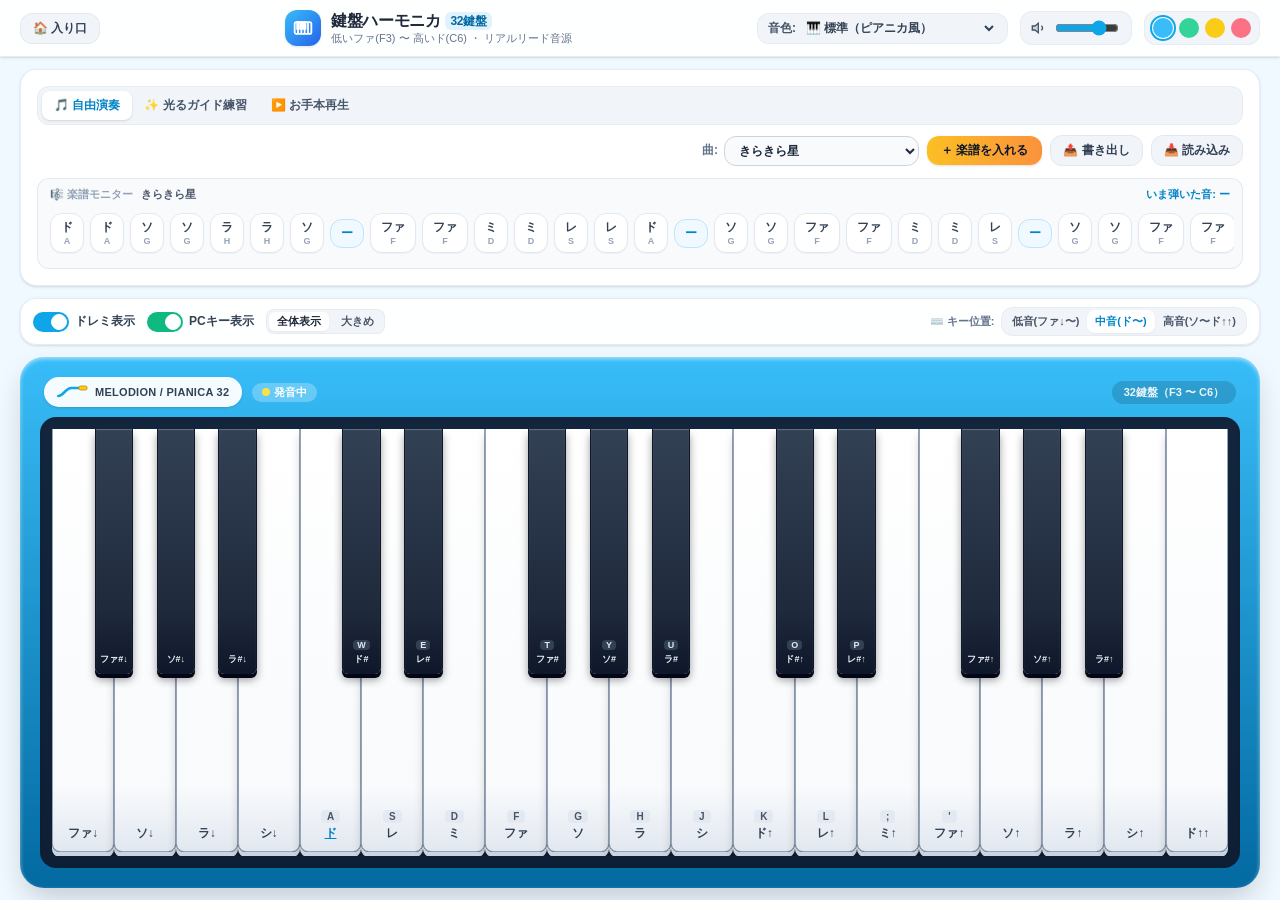
==== commit e56e1b21: "楽譜のJSON書き出し・読み込み機能とAI用プロンプトを追加" ====
--- a/pianica.html
+++ b/pianica.html
@@ -298,6 +298,13 @@
           <button id="openScoreModalBtn" type="button" class="px-3.5 py-1.5 rounded-xl bg-gradient-to-r from-amber-400 to-orange-400 hover:from-amber-500 hover:to-orange-500 text-slate-900 font-extrabold text-xs sm:text-sm shadow-sm flex items-center gap-1 transition active:scale-95">
             <span>＋ 楽譜を入れる</span>
           </button>
+          <button id="exportSongsBtn" type="button" class="px-3 py-1.5 rounded-xl bg-slate-100 hover:bg-slate-200 text-slate-700 font-bold text-xs sm:text-sm border border-slate-200 transition active:scale-95" title="マイ楽譜をJSONファイルに書き出します">
+            📤 書き出し
+          </button>
+          <button id="importSongsBtn" type="button" class="px-3 py-1.5 rounded-xl bg-slate-100 hover:bg-slate-200 text-slate-700 font-bold text-xs sm:text-sm border border-slate-200 transition active:scale-95" title="JSONファイルから楽譜を読み込みます">
+            📥 読み込み
+          </button>
+          <input id="importSongsFile" type="file" accept=".json,application/json" class="hidden" />
         </div>
       </div>
 
@@ -1313,6 +1320,87 @@
       }
     }
 
+    // ===== 楽譜ファイル（JSON）の書き出し・読み込み =====
+    // 形式: { "format": "music-room-song", "version": 1, "app": "pianica",
+    //         "songs": [ { "title": "曲名", "score": "ド レ ミ ー" } ] }
+    function exportSongsToFile() {
+      const custom = state.songs.filter(s => !s.isPreset);
+      const current = state.songs.find(s => s.id === state.currentSongId);
+      const list = custom.length ? custom : (current ? [current] : []);
+      if (!list.length) {
+        showToast('書き出せる楽譜がありません', 'error');
+        return;
+      }
+      const data = {
+        format: 'music-room-song',
+        version: 1,
+        app: 'pianica',
+        songs: list.map(s => ({ title: s.title, score: s.scoreText }))
+      };
+      const blob = new Blob([JSON.stringify(data, null, 2)], { type: 'application/json' });
+      const url = URL.createObjectURL(blob);
+      const a = document.createElement('a');
+      a.href = url;
+      a.download = 'music-room-pianica-songs.json';
+      document.body.appendChild(a);
+      a.click();
+      a.remove();
+      setTimeout(() => URL.revokeObjectURL(url), 2000);
+      showToast('楽譜' + list.length + '曲をファイルに書き出しました');
+    }
+
+    function normalizeImportedSongs(data) {
+      let arr = [];
+      if (Array.isArray(data)) arr = data;
+      else if (data && Array.isArray(data.songs)) arr = data.songs;
+      else if (data && (data.score || data.scoreText)) arr = [data];
+      const out = [];
+      for (const item of arr) {
+        if (!item || typeof item !== 'object') continue;
+        const title = String(item.title || item.name || '').trim();
+        const score = String(item.score || item.scoreText || item.text || '').trim();
+        if (!title || !score) continue;
+        if (parseDoremiText(score).filter(n => n.type === 'note').length === 0) continue;
+        out.push({ title: title, scoreText: score });
+      }
+      return out;
+    }
+
+    function importSongsFromFile(file) {
+      const reader = new FileReader();
+      reader.onload = () => {
+        try {
+          const data = JSON.parse(String(reader.result));
+          const songs = normalizeImportedSongs(data);
+          if (!songs.length) {
+            showToast('読み込める楽譜がファイルにありませんでした', 'error');
+            return;
+          }
+          const base = Date.now();
+          let lastAdded = null;
+          songs.forEach((s, i) => {
+            let title = s.title;
+            let n = 2;
+            while (state.songs.some(x => !x.isPreset && x.title === title)) {
+              title = s.title + '（' + n + '）';
+              n++;
+            }
+            const song = { id: 'custom_' + base + '_' + i, title: title, isPreset: false, scoreText: s.scoreText };
+            state.songs.push(song);
+            lastAdded = song;
+          });
+          saveCustomSongsToStorage();
+          populateSongSelect();
+          if (lastAdded) selectSong(lastAdded.id);
+          showToast('楽譜を' + songs.length + '曲読み込みました');
+        } catch (e) {
+          showToast('ファイルの読み込みに失敗しました（JSON形式を確認してください）', 'error');
+        }
+      };
+      reader.onerror = () => showToast('ファイルの読み込みに失敗しました', 'error');
+      reader.readAsText(file);
+    }
+
     function populateSongSelect() {
       const select = document.getElementById('songSelect');
       select.innerHTML = '';
@@ -2046,6 +2134,13 @@
 
       // 楽譜モーダル開閉
       document.getElementById('openScoreModalBtn').addEventListener('click', () => openScoreModal(null));
+      document.getElementById('exportSongsBtn').addEventListener('click', exportSongsToFile);
+      document.getElementById('importSongsBtn').addEventListener('click', () => document.getElementById('importSongsFile').click());
+      document.getElementById('importSongsFile').addEventListener('change', (e) => {
+        const file = e.target.files && e.target.files[0];
+        if (file) importSongsFromFile(file);
+        e.target.value = '';
+      });
       document.getElementById('closeScoreModalBtn').addEventListener('click', closeScoreModal);
       document.getElementById('cancelScoreModalBtn').addEventListener('click', closeScoreModal);
 
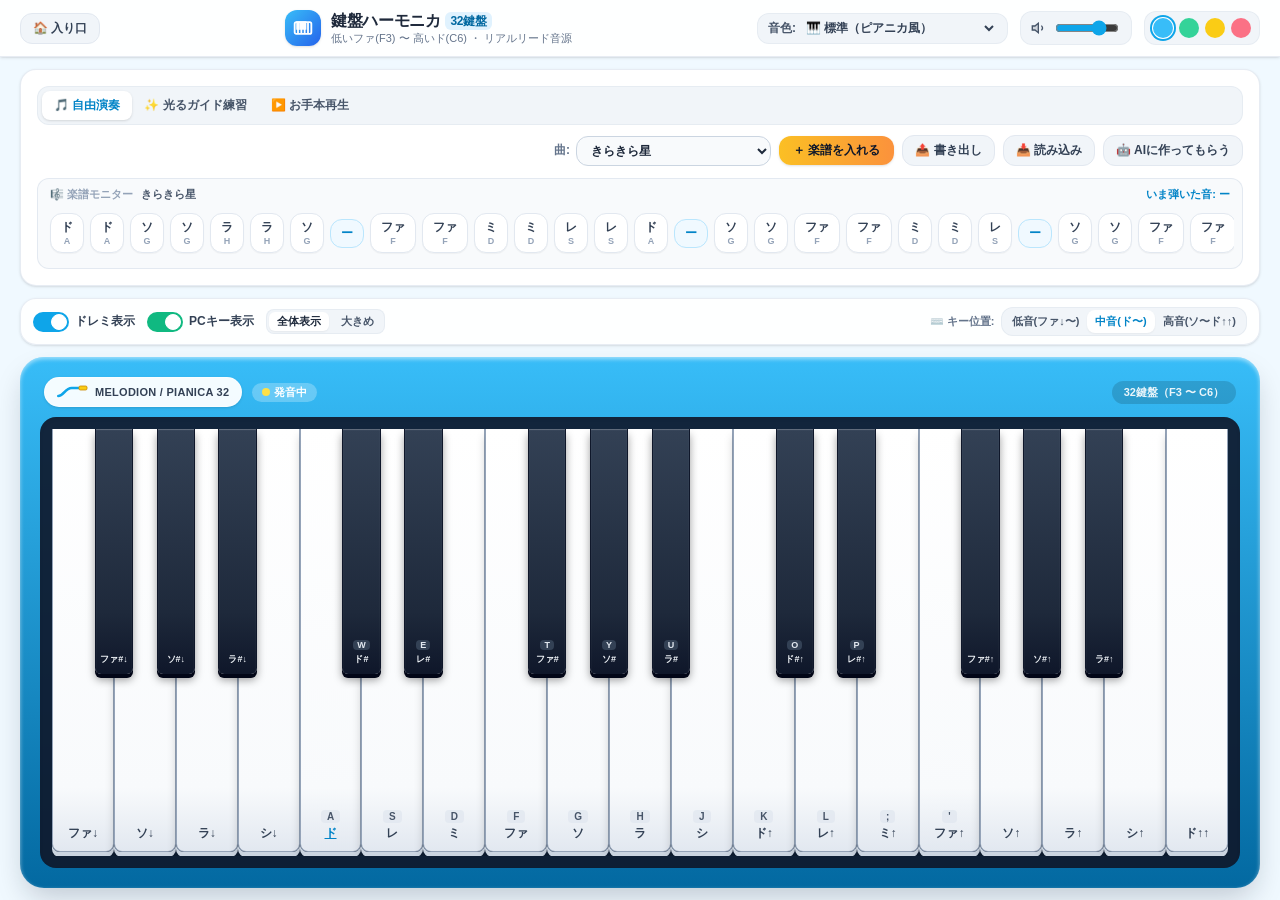
==== commit 2468e932: "AI用プロンプトをアプリ内表示に変更（コピーボタン付きモーダル）" ====
--- a/pianica.html
+++ b/pianica.html
@@ -305,6 +305,9 @@
             📥 読み込み
           </button>
           <input id="importSongsFile" type="file" accept=".json,application/json" class="hidden" />
+          <button id="aiPromptBtn" type="button" class="px-3 py-1.5 rounded-xl bg-slate-100 hover:bg-slate-200 text-slate-700 font-bold text-xs sm:text-sm border border-slate-200 transition active:scale-95" title="他のAIに楽譜ファイルを作ってもらうための指示文を表示します">
+            🤖 AIに作ってもらう
+          </button>
         </div>
       </div>
 
@@ -451,6 +454,45 @@
   <div id="toastContainer" class="fixed bottom-4 right-4 z-50 flex flex-col gap-2 pointer-events-none"></div>
 
   <!-- 「＋ 楽譜を入れる」モーダル -->
+  <!-- 「AIに楽譜を作ってもらう」モーダル -->
+  <div id="aiPromptModal" class="hidden fixed inset-0 bg-slate-900/60 backdrop-blur-xs z-40 flex items-center justify-center p-3 sm:p-5 overflow-y-auto">
+    <div class="bg-white rounded-3xl max-w-2xl w-full p-4 sm:p-6 shadow-2xl border border-slate-200 my-auto max-h-[92vh] overflow-y-auto flex flex-col gap-4">
+      <div class="flex items-start justify-between border-b border-slate-100 pb-3 gap-2">
+        <div>
+          <h2 class="text-lg sm:text-xl font-extrabold text-slate-800">🤖 AIに楽譜を作ってもらう</h2>
+          <p class="text-xs text-slate-500 mt-1">下の指示文をコピーして、他のAI（ChatGPTなど）に渡してください。作ってもらったJSONファイルを「📥 読み込み」で読み込むと、マイ楽譜に追加されます。</p>
+        </div>
+        <button id="closeAiPromptBtn" type="button" class="w-8 h-8 shrink-0 rounded-full bg-slate-100 hover:bg-slate-200 flex items-center justify-center text-slate-600 font-bold">✕</button>
+      </div>
+      <textarea id="aiPromptText" readonly rows="18" class="w-full px-3.5 py-2.5 rounded-xl border border-slate-300 text-xs sm:text-sm leading-relaxed focus:outline-none focus:ring-2 focus:ring-sky-400 bg-slate-50">あなたは小学校の音楽の先生の助手です。学習アプリ「みんなの音楽室（鍵盤ハーモニカ32鍵盤）」で読み込める楽譜ファイルを、JSON形式で作ってください。
+
+【出力形式】
+次の形式のJSONだけを、コードブロックで出力してください（説明文は不要です）。
+
+{
+  "format": "music-room-song",
+  "version": 1,
+  "songs": [
+    { "title": "曲名", "score": "ド レ ミ ファ ー" }
+  ]
+}
+
+【楽譜（score）の書き方】
+・音はドレミで書き、半角スペースで区切ります。
+・使える音：ド レ ミ ファ ソ ラ シ
+・半音は、ファ# のように「#」、シb のように「b」を音の後ろに付けます。
+・長く伸ばす音は「ー」、休符は「休」と書きます。どちらも1拍分として数えます。
+・何も付けない音が基準で、ド＝C4です。「低いド」で1オクターブ下（C3）、「高いド」で1オクターブ上（C5）、「一番高いド」で2オクターブ上（C6）です。使える範囲は 低いファ（F3）〜一番高いド（C6）です。
+・1曲は30〜60音くらいが目安です。小学生が練習しやすい長さにしてください。
+・曲は、著作権の切れた唱歌・童謡・クラシック、またはオリジナルのメロディにしてください。著作権のある曲のメロディをそのまま書き起こすことはしないでください。
+
+【例】
+{ "title": "かえるの合唱", "score": "ド レ ミ ファ ミ レ ド ー ミ ファ ソ ラ ソ ファ ミ ー ド ー" }</textarea>
+      <button id="copyAiPromptBtn" type="button" class="px-4 py-2.5 rounded-xl bg-gradient-to-r from-sky-500 to-blue-600 hover:from-sky-600 hover:to-blue-700 text-white font-extrabold text-sm shadow-md transition active:scale-95">
+        📋 指示文をコピーする
+      </button>
+    </div>
+  </div>
   <div id="scoreModal" class="hidden fixed inset-0 bg-slate-900/60 backdrop-blur-xs z-40 flex items-center justify-center p-3 sm:p-5 overflow-y-auto">
     <div class="bg-white rounded-3xl max-w-2xl w-full p-4 sm:p-6 shadow-2xl border border-slate-200 my-auto max-h-[92vh] overflow-y-auto flex flex-col gap-4">
       <!-- モーダルヘッダー -->
@@ -2141,6 +2183,31 @@
         if (file) importSongsFromFile(file);
         e.target.value = '';
       });
+      document.getElementById('aiPromptBtn').addEventListener('click', () => {
+        document.getElementById('aiPromptModal').classList.remove('hidden');
+      });
+      document.getElementById('closeAiPromptBtn').addEventListener('click', () => {
+        document.getElementById('aiPromptModal').classList.add('hidden');
+      });
+      document.getElementById('aiPromptModal').addEventListener('click', (e) => {
+        if (e.target.id === 'aiPromptModal') e.target.classList.add('hidden');
+      });
+      document.getElementById('copyAiPromptBtn').addEventListener('click', async () => {
+        const ta = document.getElementById('aiPromptText');
+        try {
+          await navigator.clipboard.writeText(ta.value);
+          showToast('指示文をコピーしました');
+        } catch (err) {
+          ta.focus();
+          ta.select();
+          try {
+            document.execCommand('copy');
+            showToast('指示文をコピーしました');
+          } catch (e2) {
+            showToast('コピーできませんでした。長押しで選択してコピーしてください', 'error');
+          }
+        }
+      });
       document.getElementById('closeScoreModalBtn').addEventListener('click', closeScoreModal);
       document.getElementById('cancelScoreModalBtn').addEventListener('click', closeScoreModal);
 
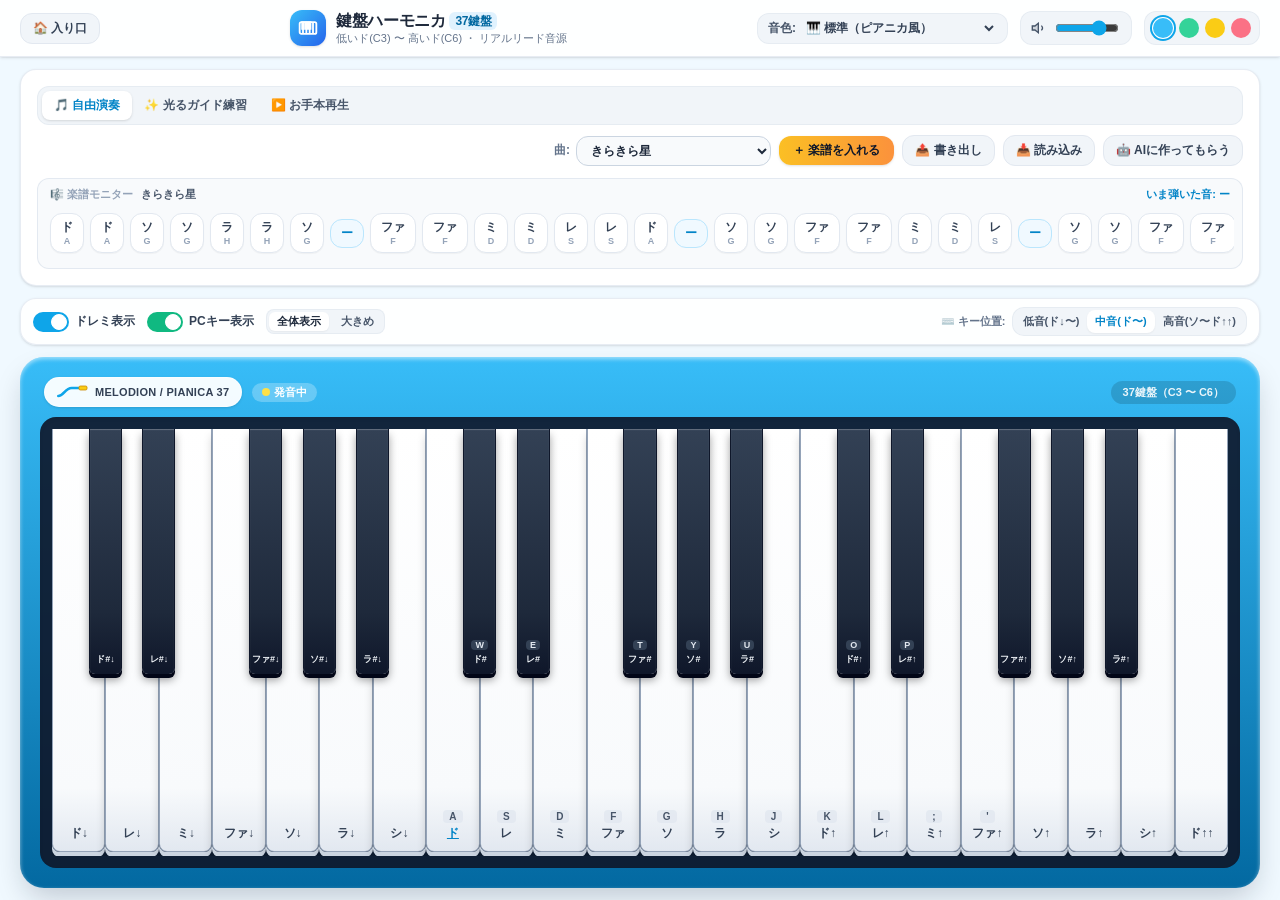
==== commit aec1c739: "鍵盤ハーモニカを37鍵盤に拡張（下限C3、低音も実録音由来の音色に統一）" ====
--- a/pianica.html
+++ b/pianica.html
@@ -3,7 +3,7 @@
 <head>
   <meta charset="UTF-8" />
   <meta name="viewport" content="width=device-width, initial-scale=1.0, maximum-scale=1.0, user-scalable=no" />
-  <title>みんなの鍵盤ハーモニカ 32鍵盤練習アプリ</title>
+  <title>みんなの鍵盤ハーモニカ 37鍵盤練習アプリ</title>
   <!-- Tailwind CSS -->
   <!-- Google Fonts: 親しみやすく視認性の高い丸ゴシック -->
   <link rel="stylesheet" href="css/u.css">
@@ -200,9 +200,9 @@
         </div>
         <div>
           <h1 class="text-base sm:text-lg font-extrabold tracking-tight text-slate-800 leading-tight">
-            鍵盤ハーモニカ <span class="text-xs font-bold px-1.5 py-0.5 rounded-md bg-sky-100 text-sky-700 align-middle">32鍵盤</span>
+            鍵盤ハーモニカ <span class="text-xs font-bold px-1.5 py-0.5 rounded-md bg-sky-100 text-sky-700 align-middle">37鍵盤</span>
           </h1>
-          <p class="text-[11px] text-slate-500 hidden sm:block">低いファ(F3) 〜 高いド(C6) ・ リアルリード音源</p>
+          <p class="text-[11px] text-slate-500 hidden sm:block">低いド(C3) 〜 高いド(C6) ・ リアルリード音源</p>
         </div>
       </div>
 
@@ -389,14 +389,14 @@
       <div class="flex items-center gap-1.5">
         <span class="text-[11px] font-bold text-slate-500 hidden sm:inline">⌨️ キー位置:</span>
         <div class="inline-flex rounded-xl bg-slate-100 p-0.5 border border-slate-200/70">
-          <button type="button" data-shift="0" class="shift-btn px-2 py-1 rounded-lg text-[11px] font-bold text-slate-600 hover:text-slate-900 transition">低音(ファ↓〜)</button>
-          <button type="button" data-shift="4" class="shift-btn px-2 py-1 rounded-lg text-[11px] font-extrabold bg-white text-sky-600 shadow-xs transition">中音(ド〜)</button>
-          <button type="button" data-shift="8" class="shift-btn px-2 py-1 rounded-lg text-[11px] font-bold text-slate-600 hover:text-slate-900 transition">高音(ソ〜ド↑↑)</button>
+          <button type="button" data-shift="0" class="shift-btn px-2 py-1 rounded-lg text-[11px] font-bold text-slate-600 hover:text-slate-900 transition">低音(ド↓〜)</button>
+          <button type="button" data-shift="7" class="shift-btn px-2 py-1 rounded-lg text-[11px] font-extrabold bg-white text-sky-600 shadow-xs transition">中音(ド〜)</button>
+          <button type="button" data-shift="11" class="shift-btn px-2 py-1 rounded-lg text-[11px] font-bold text-slate-600 hover:text-slate-900 transition">高音(ソ〜ド↑↑)</button>
         </div>
       </div>
     </section>
 
-    <!-- 4. 鍵盤ハーモニカ本体UI（32鍵盤：F3 〜 C6） -->
+    <!-- 4. 鍵盤ハーモニカ本体UI（37鍵盤：C3 〜 C6） -->
     <section class="pianica-case rounded-3xl p-3 sm:p-5 flex-1 flex flex-col justify-between min-h-[270px] sm:min-h-[320px] relative overflow-hidden">
       <!-- 本体上部装飾バー（ネームプレート ＆ 吹き口ホースイラスト） -->
       <div class="flex items-center justify-between mb-2.5 px-1">
@@ -408,7 +408,7 @@
               <path d="M2 18 C10 18, 12 6, 22 6 L34 6" stroke="currentColor" stroke-width="4" stroke-linecap="round"/>
               <rect x="33" y="3" width="12" height="6" rx="2" fill="#facc15" stroke="#ca8a04" stroke-width="1.2"/>
             </svg>
-            <span class="text-[11px] font-extrabold text-slate-700 tracking-wide">MELODION / PIANICA 32</span>
+            <span class="text-[11px] font-extrabold text-slate-700 tracking-wide">MELODION / PIANICA 37</span>
           </div>
           <span id="activeBreathIndicator" class="hidden sm:inline-flex items-center gap-1 px-2.5 py-0.5 rounded-full bg-white/25 text-white text-[11px] font-bold">
             <span class="w-2 h-2 rounded-full bg-yellow-300"></span> 発音中
@@ -417,11 +417,11 @@
 
         <!-- 右側：音域ガイド -->
         <div class="text-white/90 text-[11px] font-bold bg-black/15 px-3 py-1 rounded-full">
-          32鍵盤（F3 〜 C6）
+          37鍵盤（C3 〜 C6）
         </div>
       </div>
 
-      <!-- 鍵盤ベッド（白いフレーム内に32鍵盤を配置） -->
+      <!-- 鍵盤ベッド（白いフレーム内に37鍵盤を配置） -->
       <div class="bg-slate-900/90 p-2 sm:p-3 rounded-2xl shadow-inner flex-1 flex flex-col">
         <!-- 鍵盤上の「ここ！」ガイドマーカー帯 -->
         <div id="keyboardScrollContainer" class="keyboard-scroll overflow-x-auto overflow-y-hidden flex-1 flex flex-col relative pb-1">
@@ -464,7 +464,7 @@
         </div>
         <button id="closeAiPromptBtn" type="button" class="w-8 h-8 shrink-0 rounded-full bg-slate-100 hover:bg-slate-200 flex items-center justify-center text-slate-600 font-bold">✕</button>
       </div>
-      <textarea id="aiPromptText" readonly rows="18" class="w-full px-3.5 py-2.5 rounded-xl border border-slate-300 text-xs sm:text-sm leading-relaxed focus:outline-none focus:ring-2 focus:ring-sky-400 bg-slate-50">あなたは小学校の音楽の先生の助手です。学習アプリ「みんなの音楽室（鍵盤ハーモニカ32鍵盤）」で読み込める楽譜ファイルを、JSON形式で作ってください。
+      <textarea id="aiPromptText" readonly rows="18" class="w-full px-3.5 py-2.5 rounded-xl border border-slate-300 text-xs sm:text-sm leading-relaxed focus:outline-none focus:ring-2 focus:ring-sky-400 bg-slate-50">あなたは小学校の音楽の先生の助手です。学習アプリ「みんなの音楽室（鍵盤ハーモニカ37鍵盤）」で読み込める楽譜ファイルを、JSON形式で作ってください。
 
 【出力形式】
 次の形式のJSONだけを、コードブロックで出力してください（説明文は不要です）。
@@ -482,7 +482,7 @@
 ・使える音：ド レ ミ ファ ソ ラ シ
 ・半音は、ファ# のように「#」、シb のように「b」を音の後ろに付けます。
 ・長く伸ばす音は「ー」、休符は「休」と書きます。どちらも1拍分として数えます。
-・何も付けない音が基準で、ド＝C4です。「低いド」で1オクターブ下（C3）、「高いド」で1オクターブ上（C5）、「一番高いド」で2オクターブ上（C6）です。使える範囲は 低いファ（F3）〜一番高いド（C6）です。
+・何も付けない音が基準で、ド＝C4です。「低いド」で1オクターブ下（C3）、「高いド」で1オクターブ上（C5）、「一番高いド」で2オクターブ上（C6）です。使える範囲は 低いド（C3）〜一番高いド（C6）です。
 ・1曲は30〜60音くらいが目安です。小学生が練習しやすい長さにしてください。
 ・曲は、著作権の切れた唱歌・童謡・クラシック、またはオリジナルのメロディにしてください。著作権のある曲のメロディをそのまま書き起こすことはしないでください。
 
@@ -602,7 +602,10 @@
      * ============================================================================
      */
     // 実録音サンプル（Hohner Melodica / fese・CC BY 4.0）のアンカー音とループ範囲
+    // 低音の4音（48・52・55・58）は、実録音の60・64・67・70を1オクターブ下げて作成したアンカー（2026-11-20）
     const PIANICA_SAMPLE_INFO = {
+      48: ['48_C3', 1.6812, 2.65], 52: ['52_E3', 1.3415, 2.45], 55: ['55_G3', 1.4942, 2.45],
+      58: ['58_Bb3', 1.5244, 2.55],
       60: ['60_C4', 1.6291, 2.68], 64: ['64_E4', 1.4173, 2.58], 67: ['67_G4', 1.2495, 2.5],
       70: ['70_Bb4', 1.4294, 2.64], 72: ['72_C5', 1.188, 2.63], 76: ['76_E5', 1.5752, 2.69],
       79: ['79_G5', 1.3, 2.75], 82: ['82_Bb5', 1.7429, 2.73]
@@ -930,15 +933,15 @@
 
     /**
      * ============================================================================
-     * 2. 32鍵盤（F3〜C6）データ定義 ＆ ドレミ楽譜パーサー
+     * 2. 37鍵盤（C3〜C6）データ定義 ＆ ドレミ楽譜パーサー
      * ============================================================================
      */
     const NOTE_NAMES_JP = ['ド', 'ド#', 'レ', 'レ#', 'ミ', 'ファ', 'ファ#', 'ソ', 'ソ#', 'ラ', 'ラ#', 'シ'];
 
-    // F3(53) 〜 C6(84) の32鍵盤マスターデータ生成
+    // C3(48) 〜 C6(84) の37鍵盤マスターデータ生成
     const KEYS_DATA = [];
     let whiteKeyCounter = 0;
-    for (let midi = 53; midi <= 84; midi++) {
+    for (let midi = 48; midi <= 84; midi++) {
       const pitchClass = midi % 12;
       const octave = Math.floor(midi / 12) - 1; // MIDI 60 = C4
       const isBlack = [1, 3, 6, 8, 10].includes(pitchClass);
@@ -967,7 +970,7 @@
         whiteKeyCounter++;
       }
     }
-    const TOTAL_WHITE_KEYS = whiteKeyCounter; // 19白鍵
+    const TOTAL_WHITE_KEYS = whiteKeyCounter; // 22白鍵
 
     // 内蔵プリセット曲（6曲）
     const PRESET_SONGS = [
@@ -1080,8 +1083,8 @@
 
           let midi = (octave + 1) * 12 + semitone;
 
-          // 32鍵盤の範囲（F3=53 〜 C6=84）に自動クランプして安全に鳴らす
-          if (midi < 53) midi = 53;
+          // 37鍵盤の範囲（C3=48 〜 C6=84）に自動クランプして安全に鳴らす
+          if (midi < 48) midi = 48;
           if (midi > 84) midi = 84;
 
           const keyInfo = KEYS_DATA.find(k => k.midi === midi);
@@ -1114,7 +1117,7 @@
       bpm: 105,
       showDoremi: true,
       showKeyLabel: true,
-      keyShiftWhiteIndex: 4, // デフォルトは4（C4＝真ん中のドから開始）
+      keyShiftWhiteIndex: 7, // デフォルトは7（C4＝真ん中のドから開始）
       zoomMode: 'fit', // 'fit' | 'large'
       isMouseDown: false,
       mouseActiveMidi: null,
@@ -1202,7 +1205,7 @@
 
     /**
      * ============================================================================
-     * 4. 32鍵盤UIの描画と視覚更新
+     * 4. 37鍵盤UIの描画と視覚更新
      * ============================================================================
      */
     function renderKeyboard() {
@@ -1931,11 +1934,6 @@
       const notes = ['ド', 'ド#', 'レ', 'レ#', 'ミ', 'ファ', 'ファ#', 'ソ', 'ソ#', 'ラ', 'ラ#', 'シ'];
 
       notes.forEach(n => {
-        // F3〜C6の範囲外（低いド〜低いミ）はスキップ
-        if (state.padOctave === 'low' && ['ド', 'ド#', 'レ', 'レ#', 'ミ'].includes(n)) {
-          return;
-        }
-
         let token = n;
         if (state.padOctave === 'low') token = `${n}↓`;
         if (state.padOctave === 'high') token = `${n}↑`;
--- a/css/u.css
+++ b/css/u.css
@@ -397,3 +397,13 @@
 .z-30 { z-index: 30; }
 .z-40 { z-index: 40; }
 .z-50 { z-index: 50; }
+
+/* 2026-11-18 リコーダー画面のタブレット1画面化で追加したユーティリティ */
+.min-h-\[22px\] { min-height: 22px; }
+.min-h-\[44px\] { min-height: 44px; }
+.h-\[70px\] { height: 70px; }
+.max-w-\[220px\] { max-width: 220px; }
+.mb-0 { margin-bottom: 0; }
+.leading-snug { line-height: 1.375; }
+.space-y-0\.5 > * + * { margin-top: 0.125rem; }
+@media (min-width: 640px) { .sm\:w-44 { width: 11rem; } }
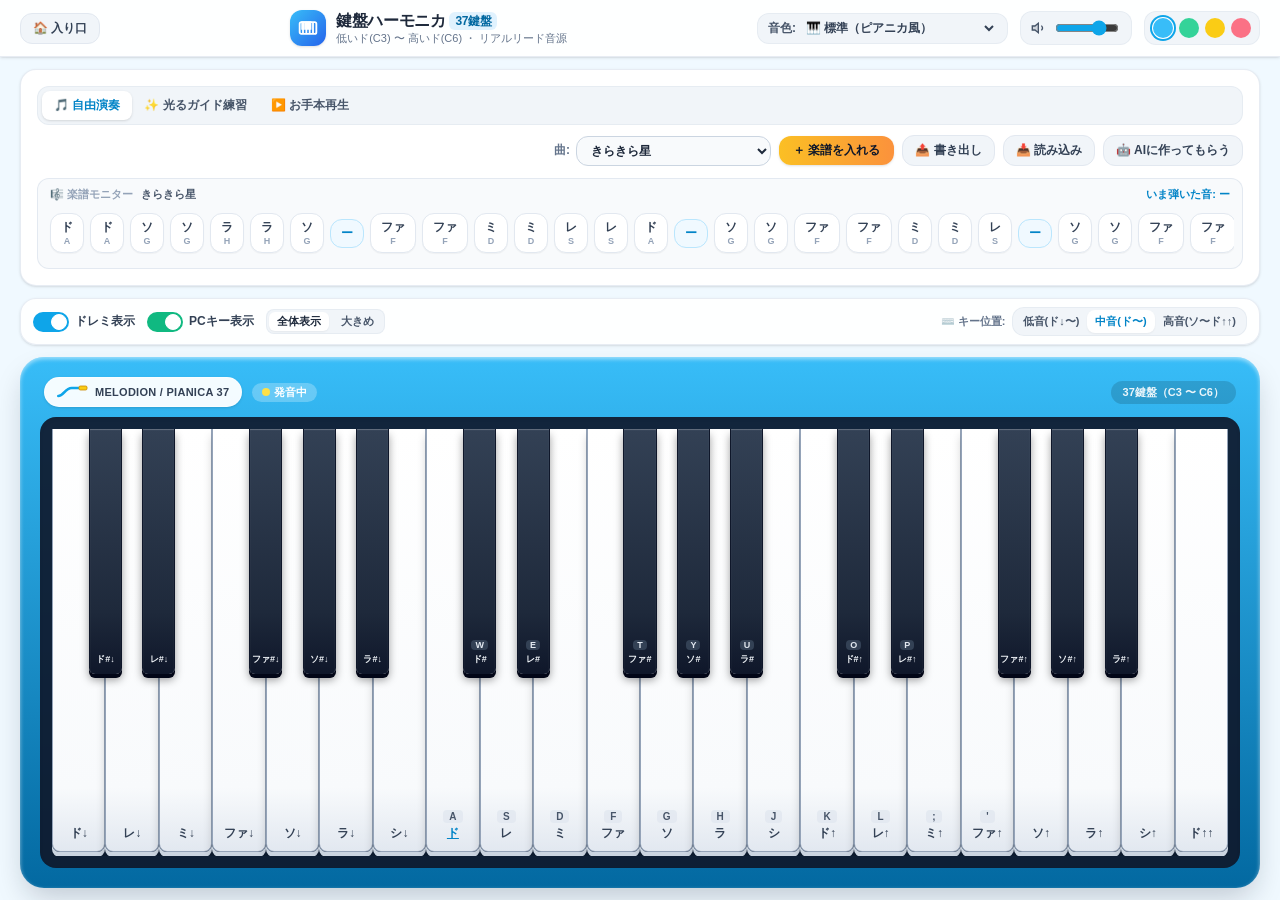
==== commit 797276e0: "ナビキャラを消せるようにした（✕で非表示・端末に保存、小さなボタンで再表示）" ====
--- a/pianica.html
+++ b/pianica.html
@@ -2374,13 +2374,17 @@
 .tt-guide img { width: 64px; height: 64px; object-fit: contain; filter: drop-shadow(0 2px 4px rgba(0,0,0,.25)); }
 .tt-guide .tt-bubble { background: #fff; border: 2px solid #f59e0b; border-radius: 16px; padding: 8px 12px; font-size: 13px; font-weight: 700; color: #334155; line-height: 1.5; box-shadow: 0 4px 14px rgba(0,0,0,.12); cursor: pointer; }
 .tt-guide .tt-name { display: block; font-size: 11px; color: #b45309; font-weight: 800; margin-bottom: 2px; }
+.tt-guide .tt-close { position: absolute; top: -8px; left: -8px; width: 24px; height: 24px; border-radius: 9999px; background: #fff; border: 2px solid #f59e0b; color: #b45309; font-size: 13px; font-weight: 800; line-height: 1; cursor: pointer; display: flex; align-items: center; justify-content: center; box-shadow: 0 2px 6px rgba(0,0,0,.15); padding: 0; z-index: 2; }
+.tt-guide-show { position: fixed; right: 14px; bottom: 14px; z-index: 80; background: #fff; border: 2px solid #f59e0b; color: #b45309; border-radius: 9999px; padding: 6px 12px; font-size: 12px; font-weight: 800; cursor: pointer; box-shadow: 0 4px 14px rgba(0,0,0,.12); }
 @media (max-width: 640px) { .tt-guide { max-width: 250px; } .tt-guide img { width: 48px; height: 48px; } }
 </style>
 
 <div class="tt-guide" id="ttGuide">
+  <button type="button" class="tt-close" id="ttGuideClose" aria-label="ナビキャラを消す" title="ナビキャラを消す">✕</button>
   <div class="tt-bubble" id="ttGuideBubble" title="タップすると一言が変わります"><span class="tt-name" id="ttGuideName"></span><span id="ttGuideLine"></span></div>
   <img id="ttGuideImg" alt="ナビキャラ">
 </div>
+<button type="button" class="tt-guide-show" id="ttGuideShow" hidden>💬 ナビを出す</button>
 <script>
 (function () {
   var CHARS = ['riku','sora','kai','saku','tsuki','nami'];
@@ -2404,6 +2408,22 @@
     if (li % LINES.length === 0) ci = (ci + 1) % CHARS.length;
     paint();
   });
+  var guideEl = document.getElementById('ttGuide');
+  var showBtn = document.getElementById('ttGuideShow');
+  var HIDE_KEY = 'musicRoom.guideHidden.v1';
+  function setGuideHidden(hidden, save) {
+    guideEl.style.display = hidden ? 'none' : '';
+    showBtn.hidden = !hidden;
+    if (save) {
+      try {
+        if (hidden) localStorage.setItem(HIDE_KEY, '1');
+        else localStorage.removeItem(HIDE_KEY);
+      } catch (e) {}
+    }
+  }
+  document.getElementById('ttGuideClose').addEventListener('click', function () { setGuideHidden(true, true); });
+  showBtn.addEventListener('click', function () { setGuideHidden(false, true); });
+  try { if (localStorage.getItem(HIDE_KEY) === '1') setGuideHidden(true, false); } catch (e) {}
   paint();
 })();
 </script>
